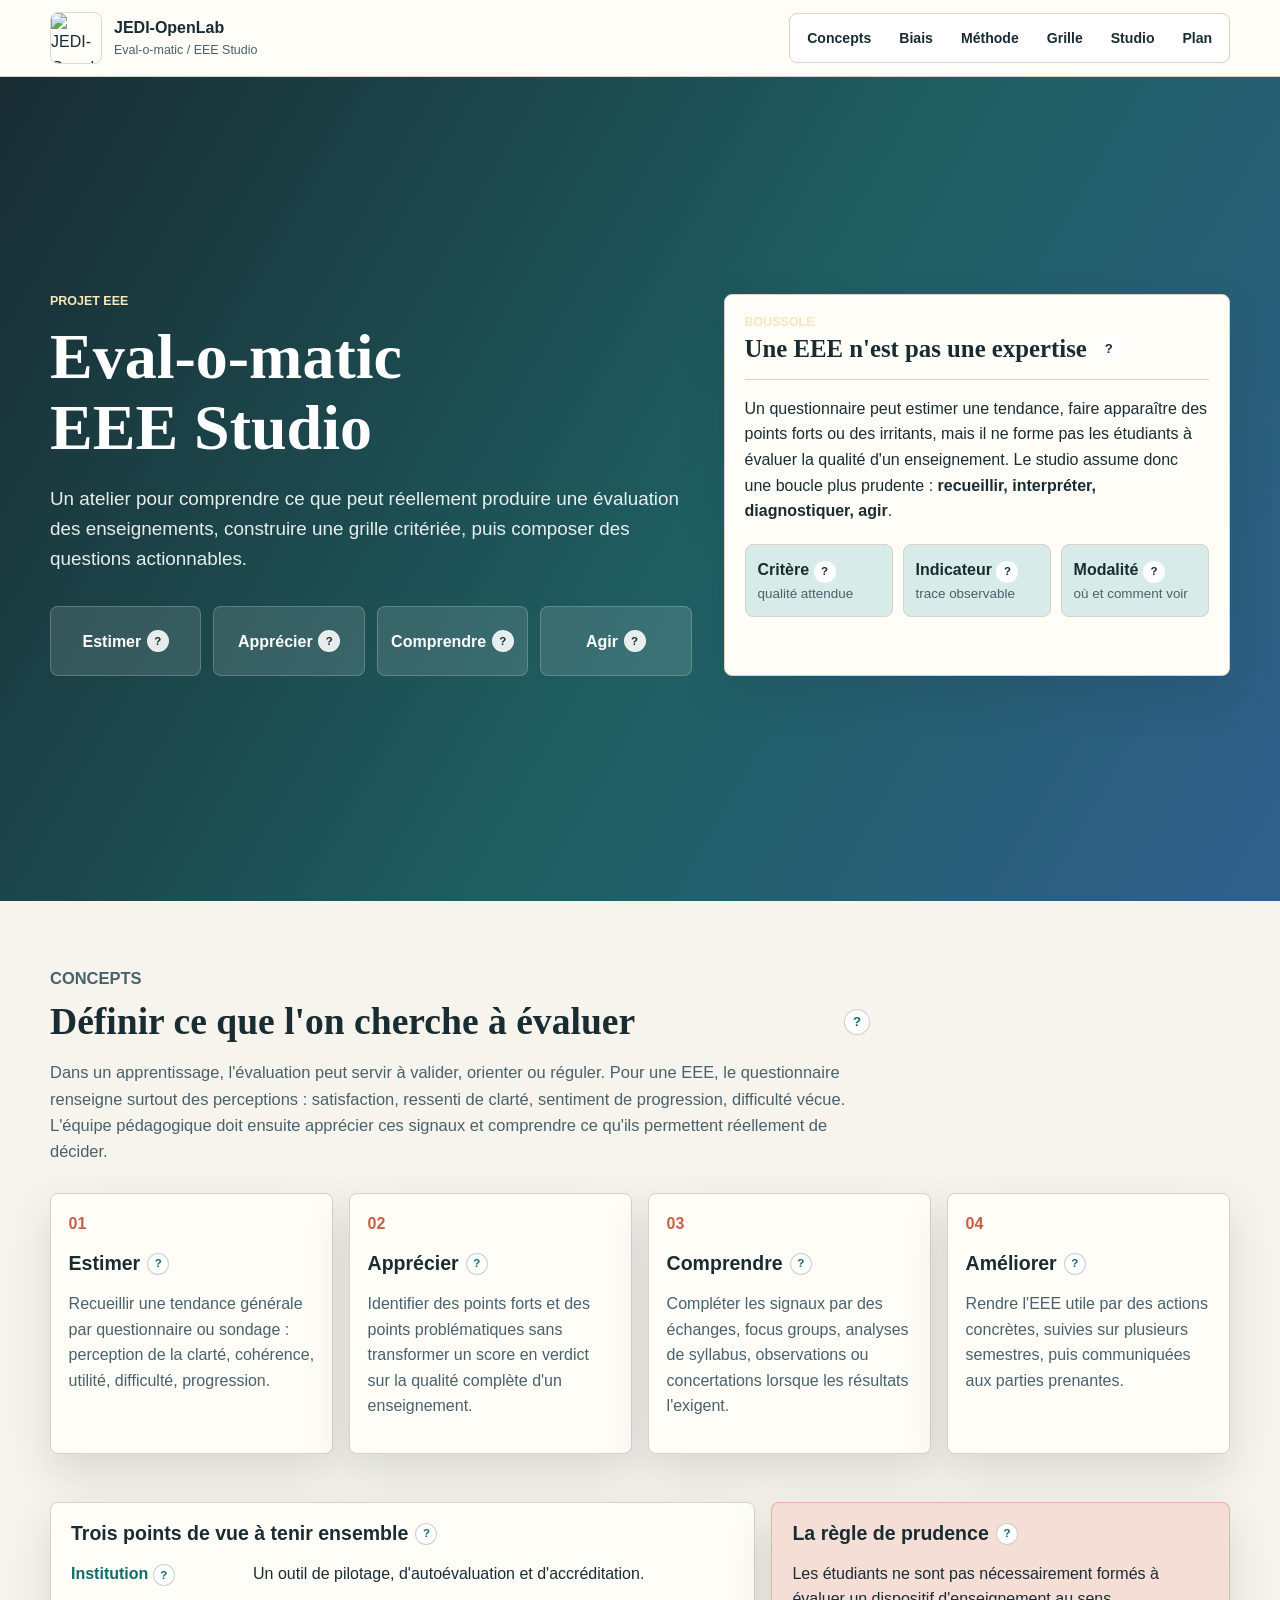
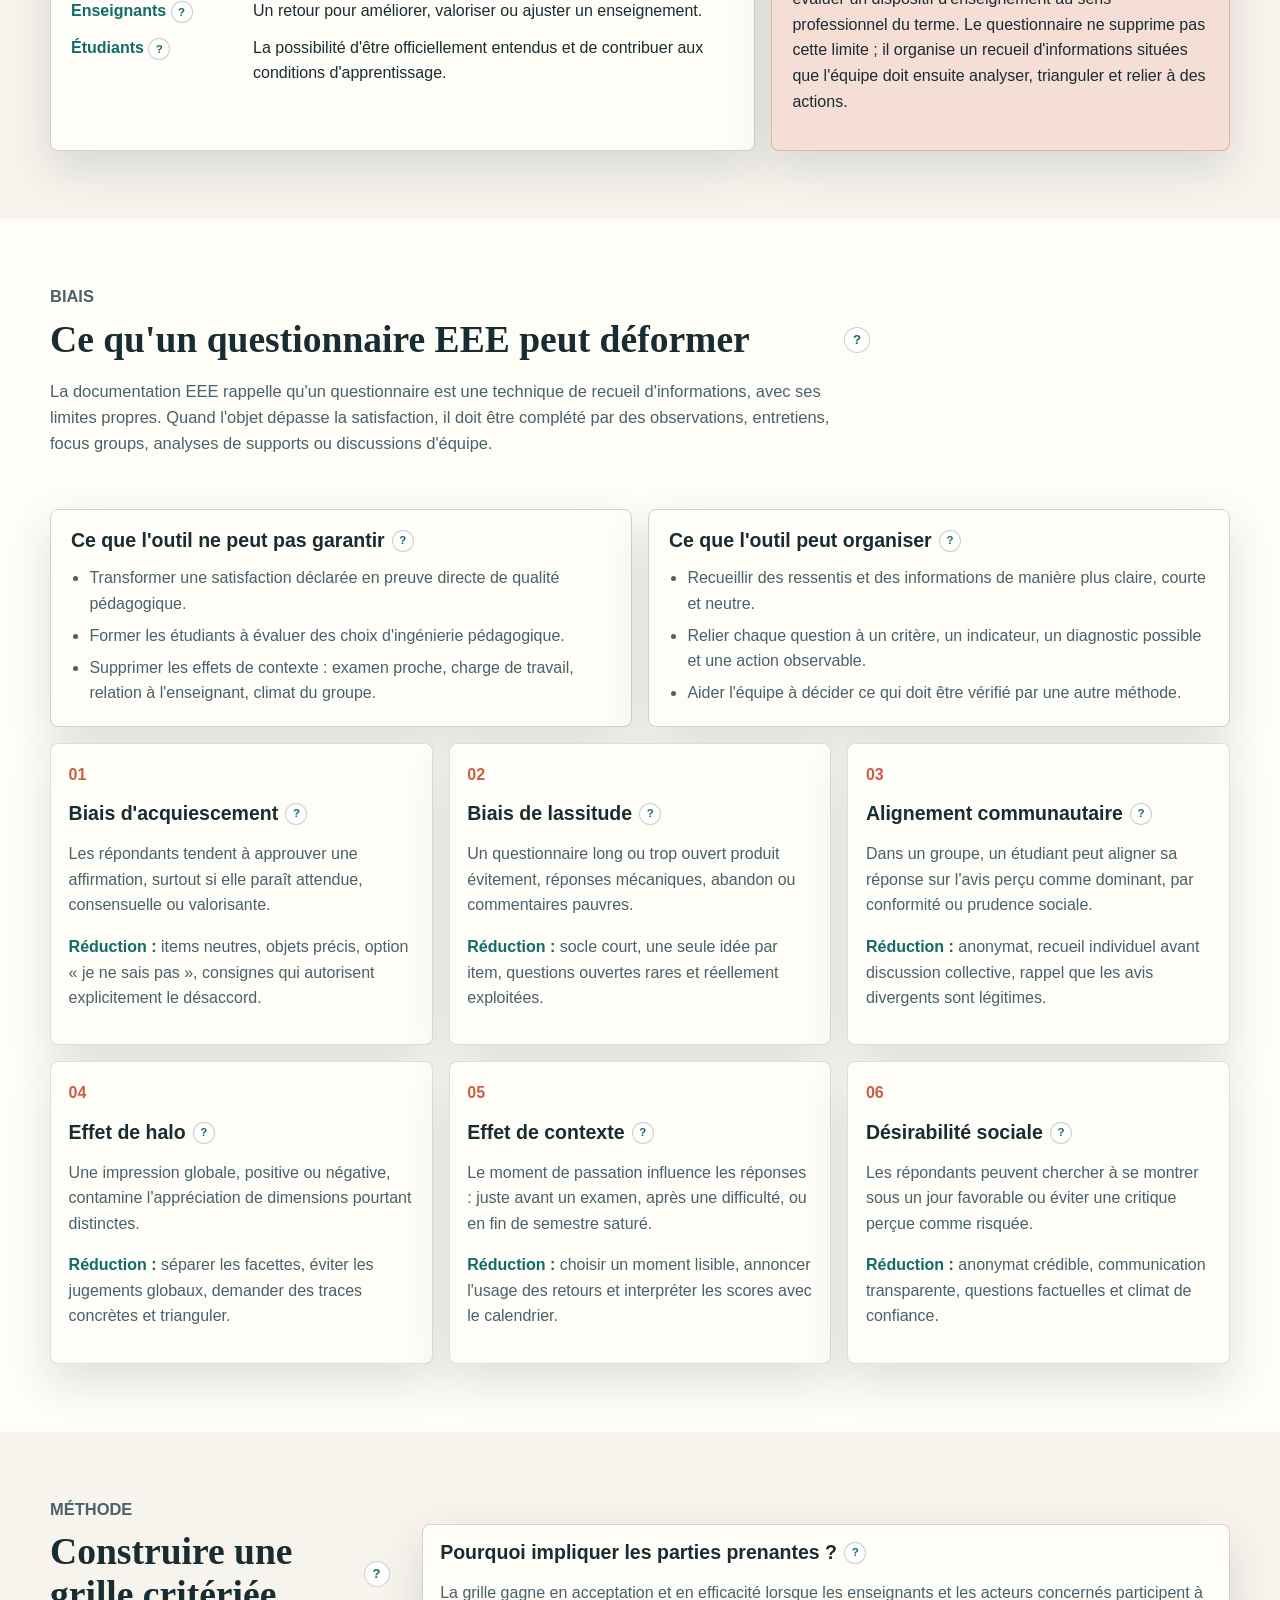
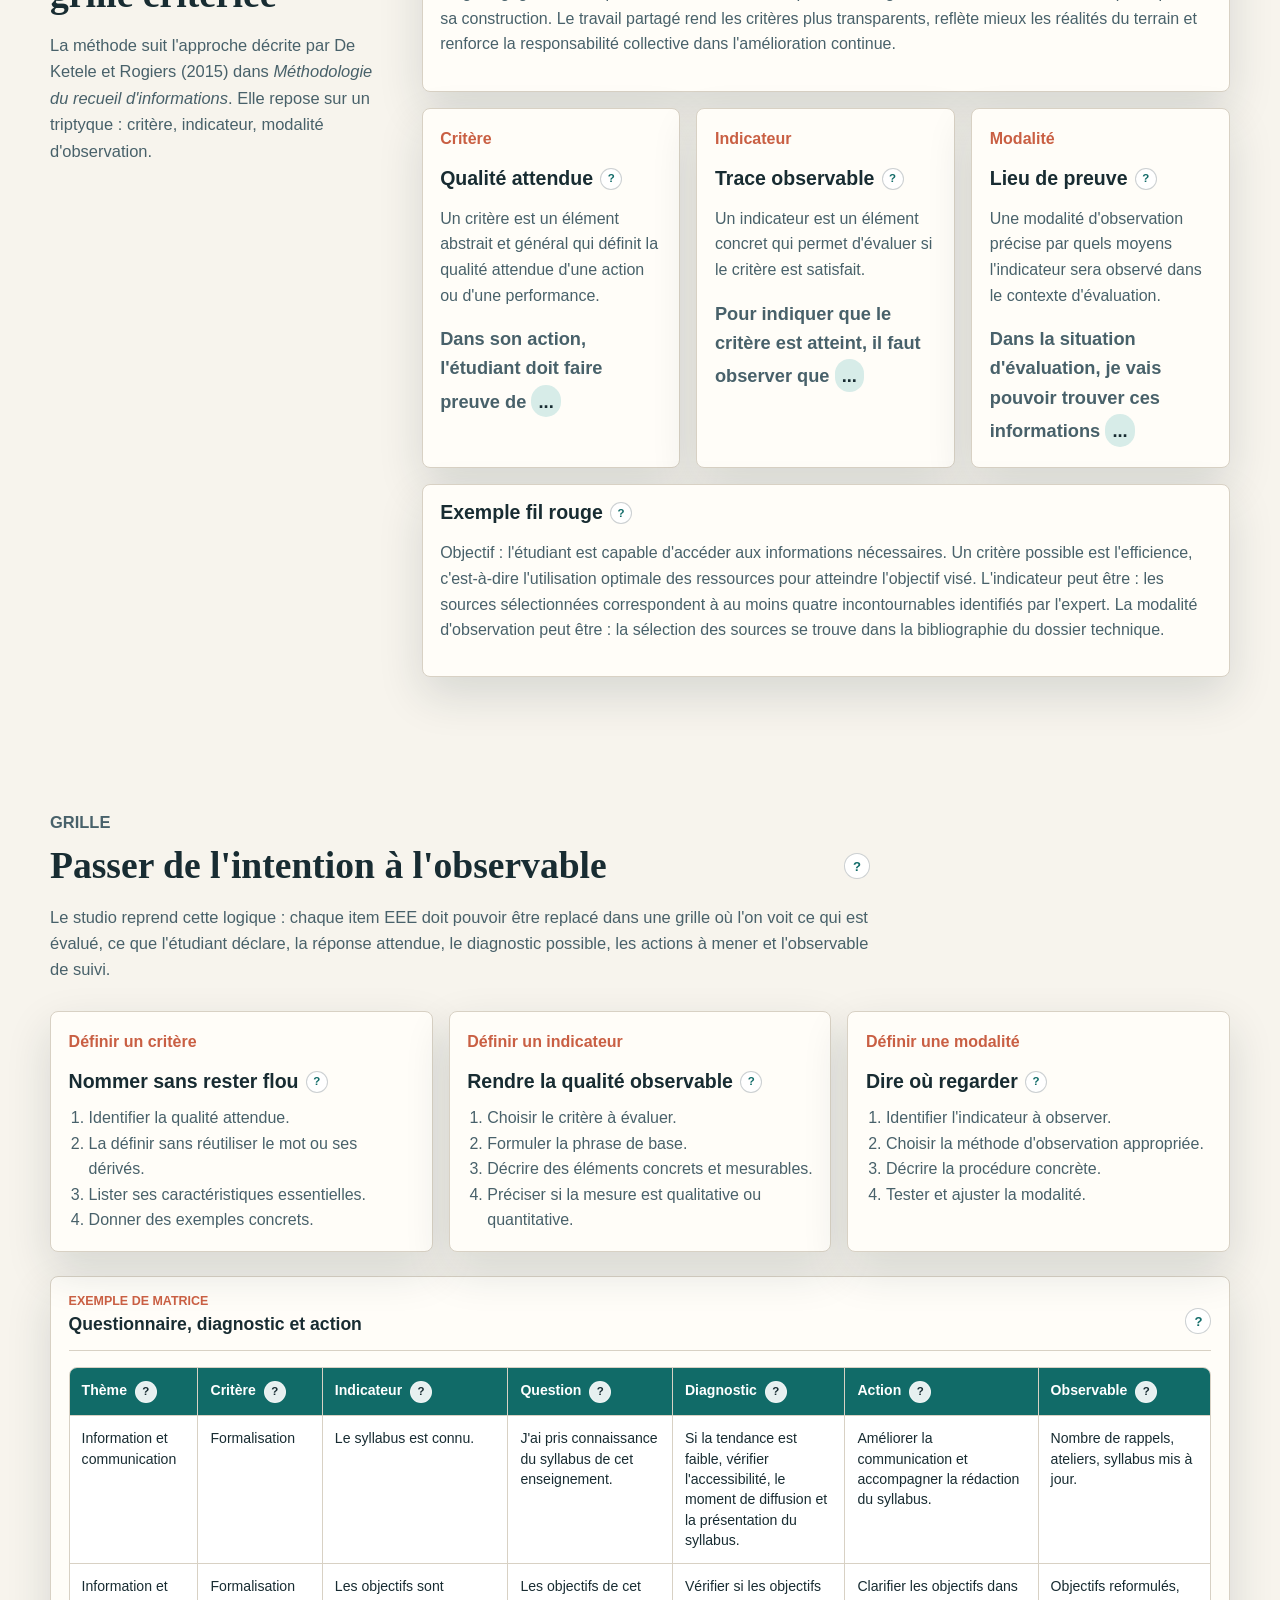
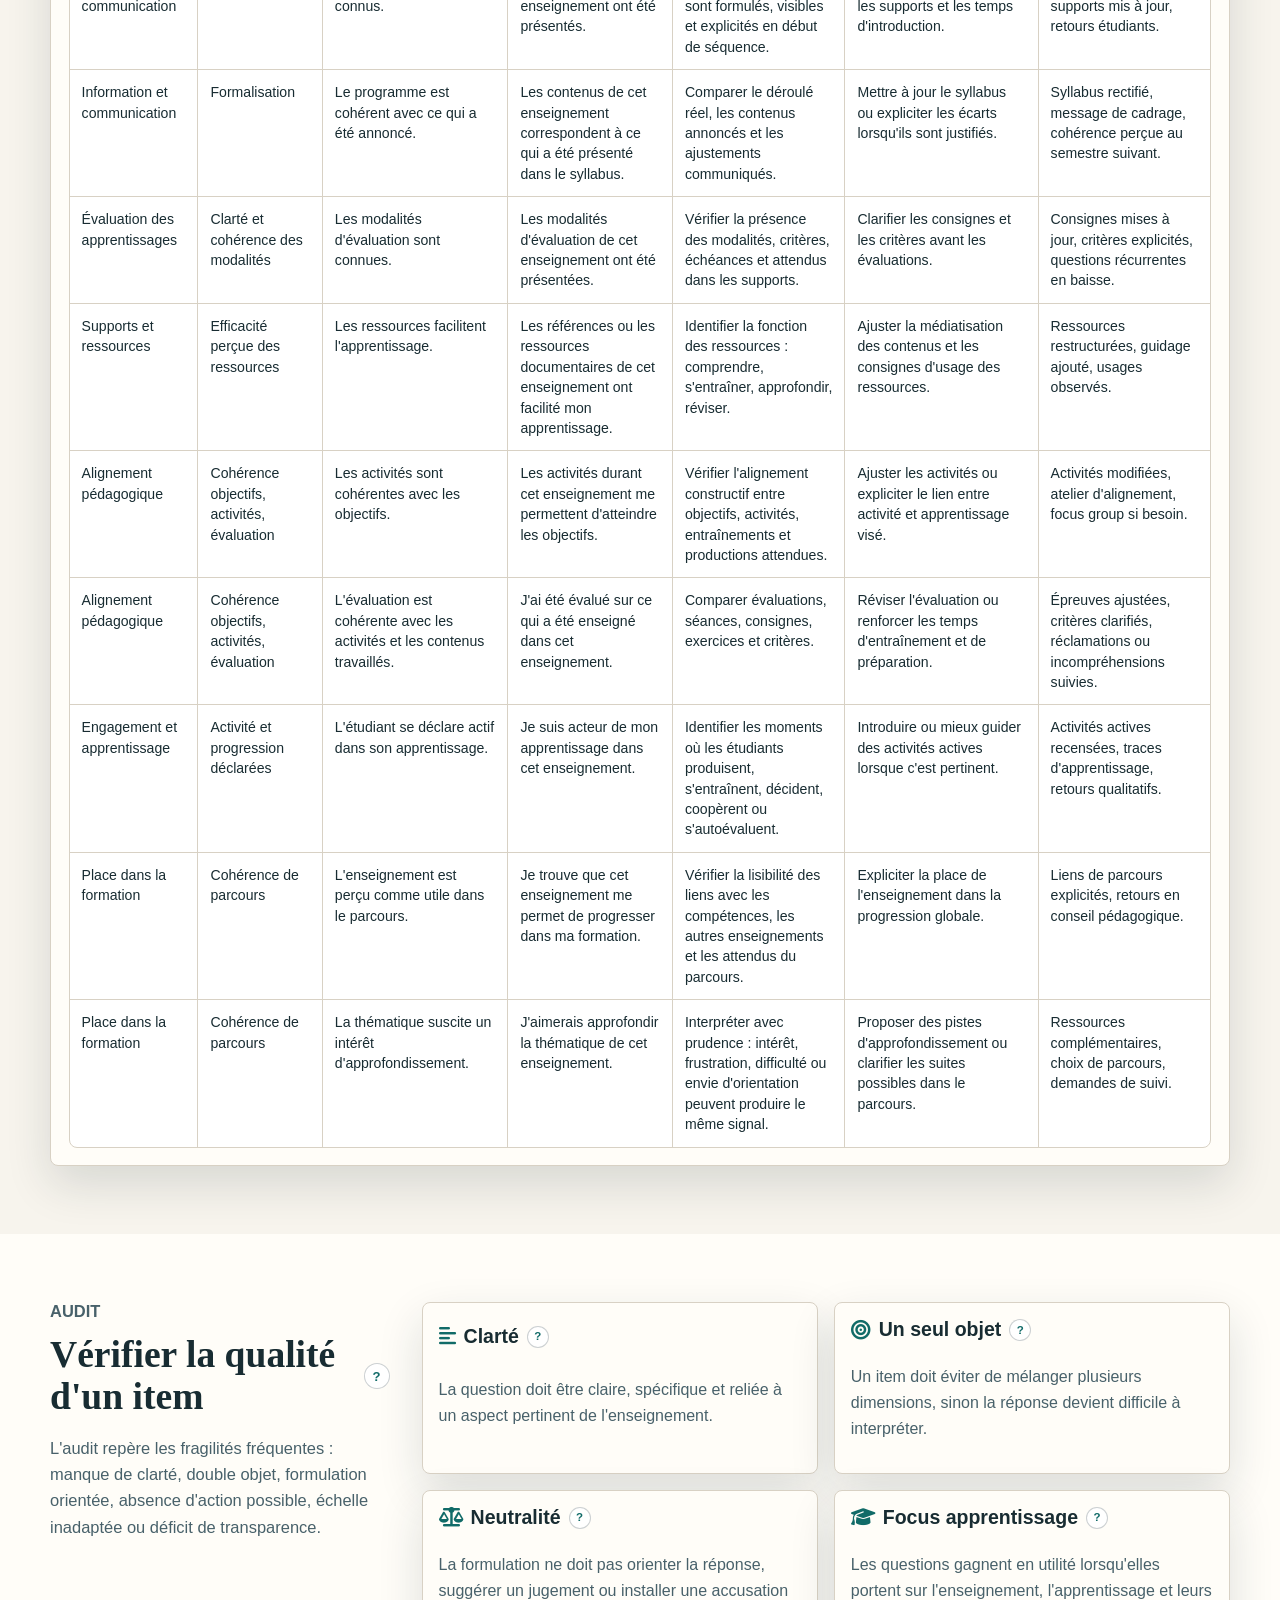
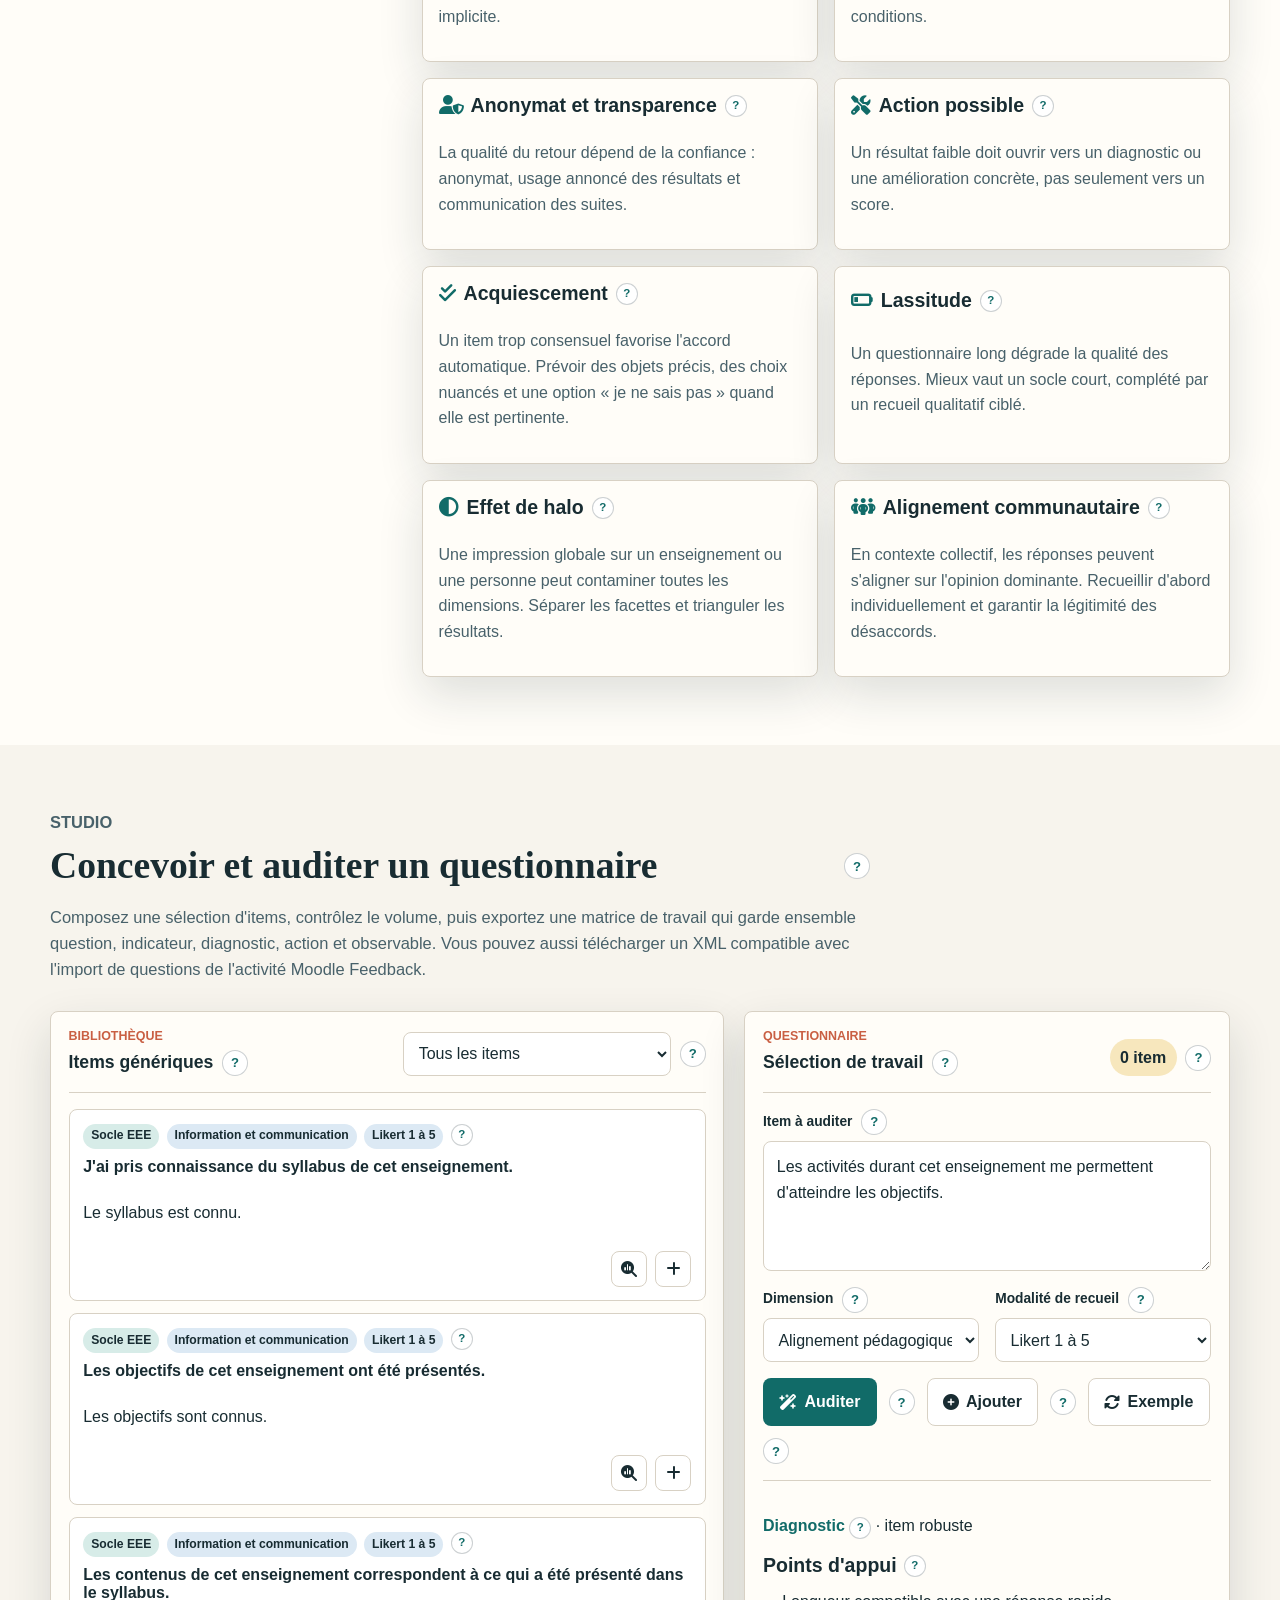
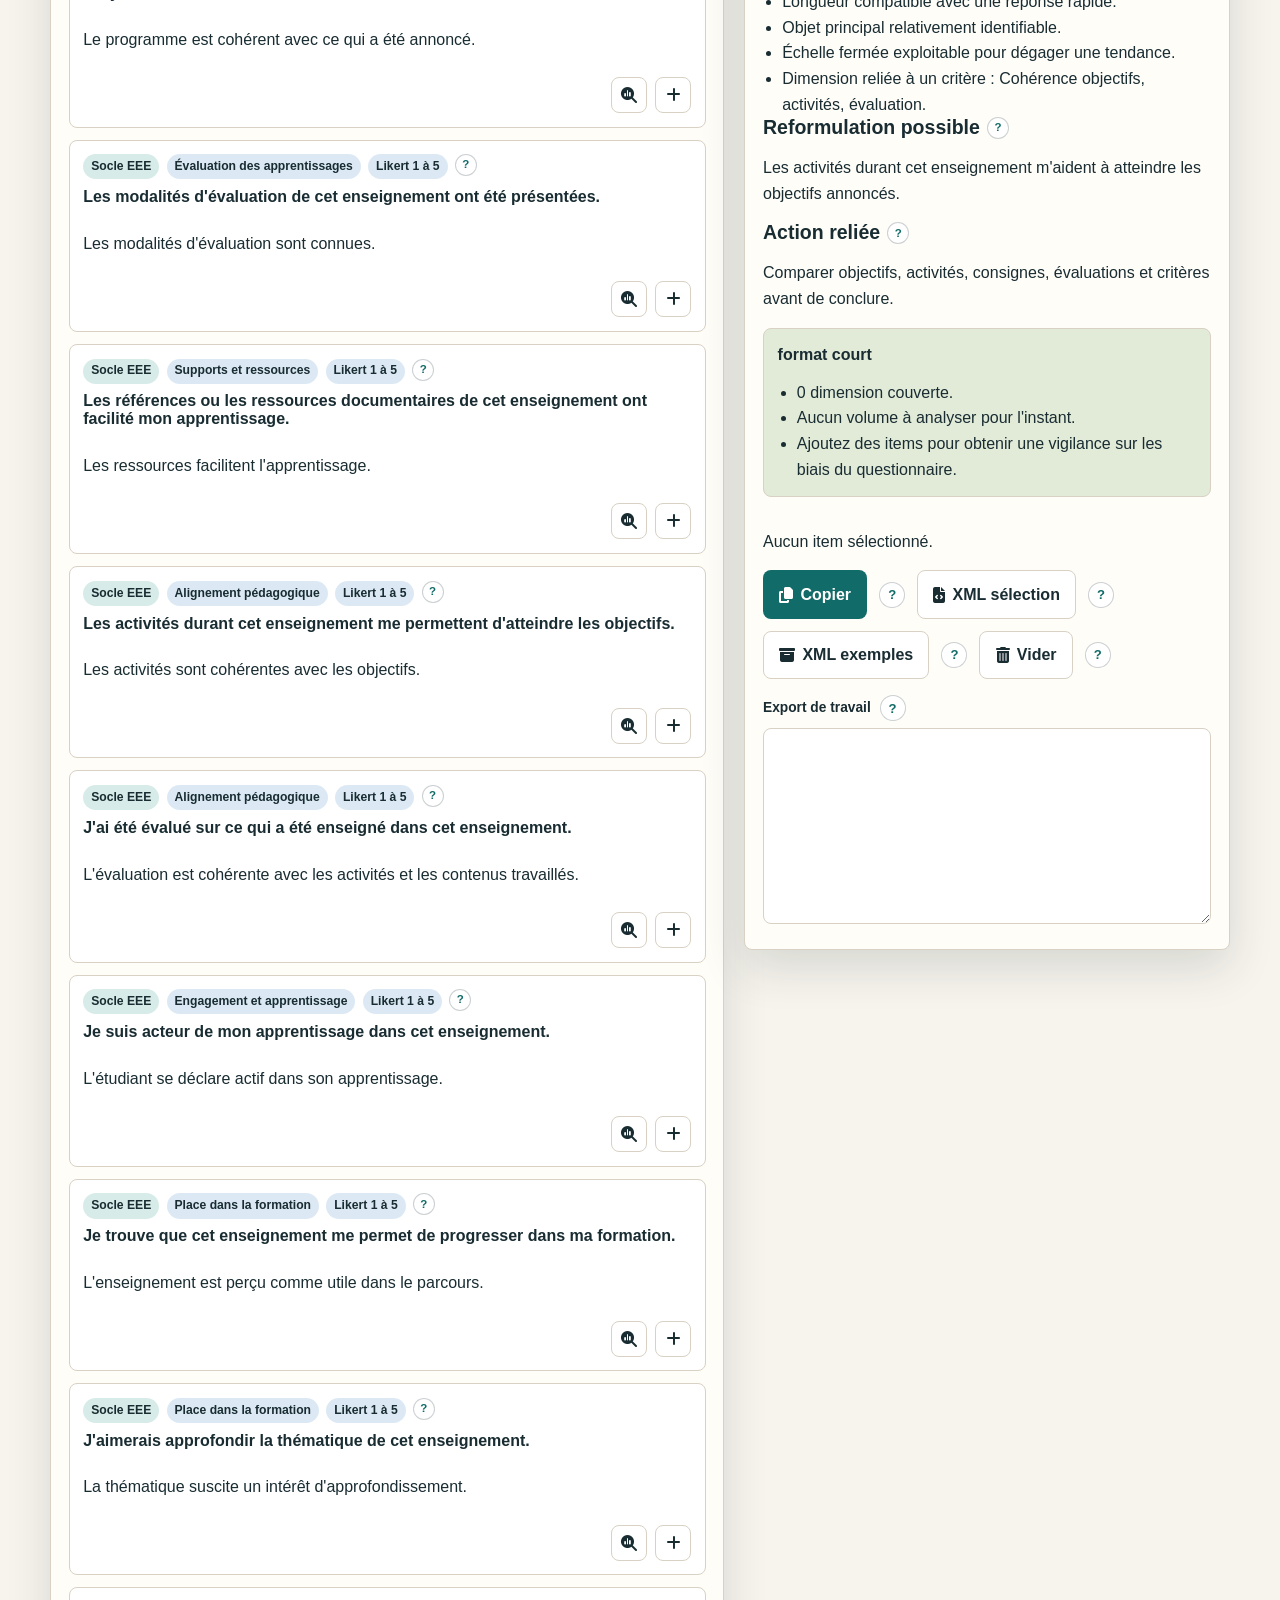
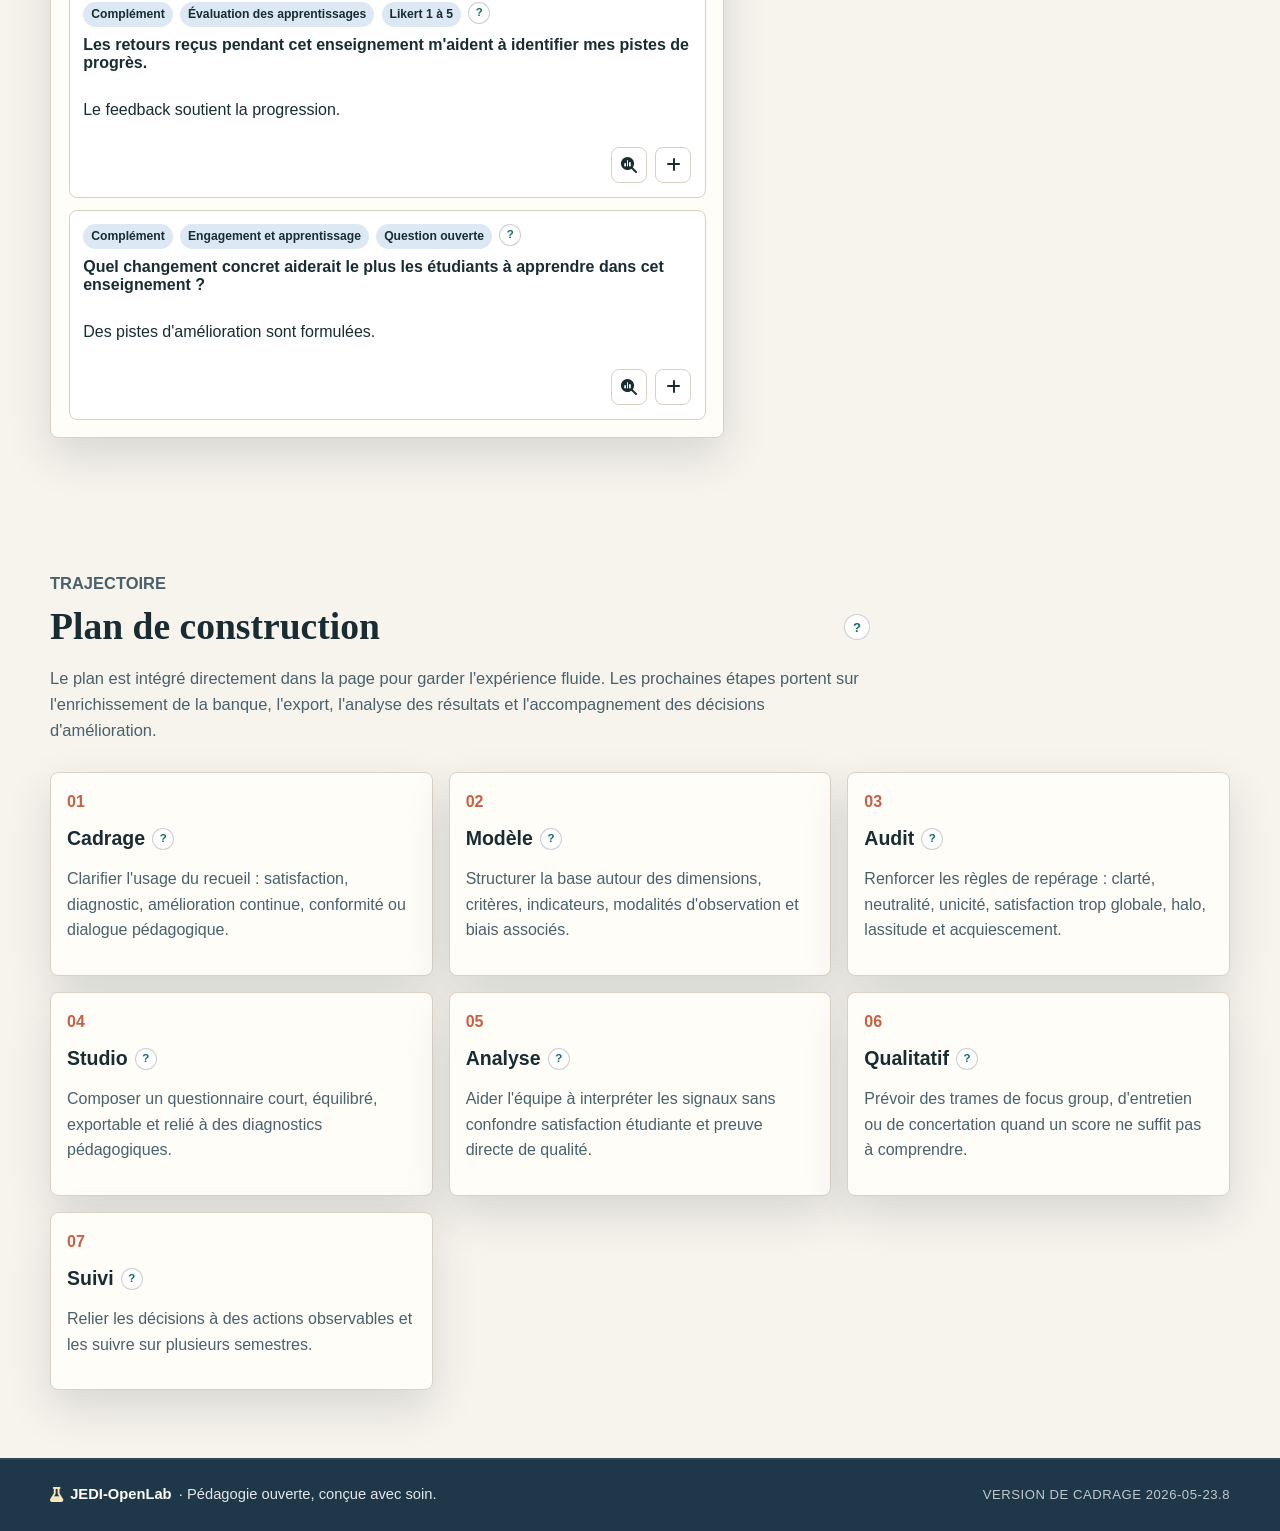
==== index.html @ 9888edc2 "Add files via upload" ====
<!doctype html>
<html lang="fr">
  <head>
    <meta charset="utf-8">
    <meta name="viewport" content="width=device-width, initial-scale=1">
    <title>Eval-o-matic / EEE Studio | JEDI-OpenLab</title>
    <meta name="description" content="Webapp JEDI-OpenLab pour concevoir, auditer et améliorer des questionnaires d'évaluation des enseignements par les étudiants.">
    <meta property="og:title" content="Eval-o-matic / EEE Studio | JEDI-OpenLab">
    <meta property="og:description" content="Concepts, biais, méthode critériée et studio de conception pour questionnaires EEE.">
    <meta property="og:type" content="website">
    <meta property="og:site_name" content="JEDI-OpenLab">
    <link rel="icon" type="image/png" sizes="32x32" href="https://jedi-openlab.github.io/jedi/PIX/favicon-32.png">
    <link rel="apple-touch-icon" href="https://jedi-openlab.github.io/jedi/PIX/favicon-180.png">
    <link rel="stylesheet" href="https://cdn.jsdelivr.net/npm/@fortawesome/fontawesome-free@6.5.2/css/all.min.css">
    <link rel="stylesheet" href="assets/styles.css?v=2026-05-23.8">
  </head>
  <body>
    <a class="skip-link" href="#contenu">Aller au contenu</a>

    <header class="app-header">
      <div class="shell header-grid">
        <a class="brand" href="https://jedi-openlab.github.io/jedi/" aria-label="Retour à JEDI-OpenLab">
          <img src="https://jedi-openlab.github.io/jedi/PIX/jedi-openlab.png" alt="JEDI-OpenLab" width="52" height="52">
          <span>
            <strong>JEDI-OpenLab</strong>
            <small>Eval-o-matic / EEE Studio</small>
          </span>
        </a>
        <nav class="top-nav" aria-label="Navigation principale">
          <a href="#concepts">Concepts</a>
          <a href="#biais">Biais</a>
          <a href="#methode">Méthode</a>
          <a href="#grille">Grille</a>
          <a href="#studio">Studio</a>
          <a href="#plan">Plan</a>
        </nav>
      </div>
    </header>

    <main id="contenu">
      <section class="workbench" aria-labelledby="titre-app">
        <div class="shell workbench-grid">
          <div class="workbench-copy">
            <p class="kicker">Projet EEE</p>
            <h1 id="titre-app">Eval-o-matic<br><span>EEE Studio</span></h1>
            <p class="lead">
              Un atelier pour comprendre ce que peut réellement produire une évaluation des enseignements,
              construire une grille critériée, puis composer des questions actionnables.
            </p>
            <div class="proof-strip" aria-label="Repères de conception">
              <span>Estimer <button class="help-button mini" type="button" aria-label="Aide : estimer" data-help-title="Estimer" data-help-body="Estimer consiste à dégager une tendance déclarée. On ne conclut pas encore sur la cause ni sur la qualité complète de l'enseignement.">?</button></span>
              <span>Apprécier <button class="help-button mini" type="button" aria-label="Aide : apprécier" data-help-title="Apprécier" data-help-body="Apprécier revient à repérer des points d'appui et des points de vigilance, sans réduire l'enseignement à un score.">?</button></span>
              <span>Comprendre <button class="help-button mini" type="button" aria-label="Aide : comprendre" data-help-title="Comprendre" data-help-body="Comprendre suppose de compléter le questionnaire par des échanges, des traces ou des observations lorsque le signal est ambigu.">?</button></span>
              <span>Agir <button class="help-button mini" type="button" aria-label="Aide : agir" data-help-title="Agir" data-help-body="Agir signifie relier le recueil à une décision concrète, observable et suivie dans le temps.">?</button></span>
            </div>
          </div>

          <aside class="audit-panel hero-card" aria-labelledby="boussole-titre">
            <div class="panel-heading">
              <div>
                <p class="kicker">Boussole</p>
                <div class="heading-with-help">
                  <h2 id="boussole-titre">Une EEE n'est pas une expertise</h2>
                  <button class="help-button" type="button" aria-label="Aide : EEE" data-help-title="Évaluation des enseignements" data-help-body="L'EEE recueille d'abord des perceptions, des ressentis et de la satisfaction. Elle devient utile lorsque l'équipe transforme ces signaux en diagnostic pédagogique prudent.">?</button>
                </div>
              </div>
            </div>
            <p>
              Un questionnaire peut estimer une tendance, faire apparaître des points forts ou des irritants,
              mais il ne forme pas les étudiants à évaluer la qualité d'un enseignement. Le studio assume donc
              une boucle plus prudente : <strong>recueillir, interpréter, diagnostiquer, agir</strong>.
            </p>
            <div class="mini-metric-grid">
              <div><strong>Critère <button class="help-button mini" type="button" aria-label="Aide : critère" data-help-title="Critère" data-help-body="Le critère nomme une qualité attendue, par exemple la cohérence, la clarté ou l'efficience. Il reste abstrait tant qu'il n'est pas associé à des indicateurs.">?</button></strong><span>qualité attendue</span></div>
              <div><strong>Indicateur <button class="help-button mini" type="button" aria-label="Aide : indicateur" data-help-title="Indicateur" data-help-body="L'indicateur rend le critère observable. Il précise ce que l'on doit pouvoir constater pour dire qu'un critère semble atteint.">?</button></strong><span>trace observable</span></div>
              <div><strong>Modalité <button class="help-button mini" type="button" aria-label="Aide : modalité" data-help-title="Modalité d'observation" data-help-body="La modalité dit où et comment l'indicateur sera observé : questionnaire, trace écrite, focus group, analyse de support ou observation.">?</button></strong><span>où et comment voir</span></div>
            </div>
          </aside>
        </div>
      </section>

      <section id="concepts" class="section-band">
        <div class="shell">
          <div class="section-heading">
            <p class="kicker">Concepts</p>
            <div class="heading-with-help">
              <h2>Définir ce que l'on cherche à évaluer</h2>
              <button class="help-button" type="button" aria-label="Aide : concepts EEE" data-help-title="Avant le questionnaire" data-help-body="Le premier risque est de rédiger des questions avant de savoir quelle décision elles devront éclairer. Les concepts servent ici à cadrer l'intention.">?</button>
            </div>
            <p>
              Dans un apprentissage, l'évaluation peut servir à valider, orienter ou réguler. Pour une EEE,
              le questionnaire renseigne surtout des perceptions : satisfaction, ressenti de clarté, sentiment
              de progression, difficulté vécue. L'équipe pédagogique doit ensuite apprécier ces signaux et
              comprendre ce qu'ils permettent réellement de décider.
            </p>
          </div>

          <div class="principle-grid">
            <article class="info-card">
              <span class="card-index">01</span>
              <h3 class="card-title-help">Estimer <button class="help-button mini" type="button" aria-label="Aide : estimer une perception" data-help-title="Estimer une perception" data-help-body="Une estimation par questionnaire donne une tendance statistique ou descriptive. Elle doit être lue avec le taux de réponse, le contexte et la formulation des items.">?</button></h3>
              <p>Recueillir une tendance générale par questionnaire ou sondage : perception de la clarté, cohérence, utilité, difficulté, progression.</p>
            </article>
            <article class="info-card">
              <span class="card-index">02</span>
              <h3 class="card-title-help">Apprécier <button class="help-button mini" type="button" aria-label="Aide : apprécier un signal" data-help-title="Apprécier un signal" data-help-body="Apprécier signifie qualifier le signal : fort, faible, stable, surprenant, isolé ou récurrent. Cela prépare l'enquête pédagogique.">?</button></h3>
              <p>Identifier des points forts et des points problématiques sans transformer un score en verdict sur la qualité complète d'un enseignement.</p>
            </article>
            <article class="info-card">
              <span class="card-index">03</span>
              <h3 class="card-title-help">Comprendre <button class="help-button mini" type="button" aria-label="Aide : comprendre un résultat" data-help-title="Comprendre un résultat" data-help-body="Un score ne donne pas la cause. Comprendre demande souvent de comparer avec le syllabus, les activités, les évaluations ou des retours qualitatifs.">?</button></h3>
              <p>Compléter les signaux par des échanges, focus groups, analyses de syllabus, observations ou concertations lorsque les résultats l'exigent.</p>
            </article>
            <article class="info-card">
              <span class="card-index">04</span>
              <h3 class="card-title-help">Améliorer <button class="help-button mini" type="button" aria-label="Aide : améliorer" data-help-title="Améliorer" data-help-body="L'amélioration suppose une action réaliste, communiquée aux étudiants et suivie par un observable au semestre suivant.">?</button></h3>
              <p>Rendre l'EEE utile par des actions concrètes, suivies sur plusieurs semestres, puis communiquées aux parties prenantes.</p>
            </article>
          </div>

          <div class="concept-layout">
            <article class="wide-note">
              <h3 class="card-title-help">Trois points de vue à tenir ensemble <button class="help-button mini" type="button" aria-label="Aide : parties prenantes" data-help-title="Parties prenantes" data-help-body="Institution, enseignants et étudiants n'attendent pas exactement la même chose d'une EEE. Les expliciter évite de fabriquer un outil qui satisfait un acteur et déçoit les autres.">?</button></h3>
              <div class="definition-list">
                <p><strong>Institution <button class="help-button mini" type="button" aria-label="Aide : institution" data-help-title="Point de vue institutionnel" data-help-body="L'institution cherche souvent des signaux de pilotage, de qualité, de conformité ou d'accréditation. Ce besoin peut entrer en tension avec les besoins de diagnostic fin.">?</button></strong><span>Un outil de pilotage, d'autoévaluation et d'accréditation.</span></p>
                <p><strong>Enseignants <button class="help-button mini" type="button" aria-label="Aide : enseignants" data-help-title="Point de vue enseignant" data-help-body="L'enseignant a besoin de retours interprétables et actionnables, pas d'un verdict global ou d'un classement implicite.">?</button></strong><span>Un retour pour améliorer, valoriser ou ajuster un enseignement.</span></p>
                <p><strong>Étudiants <button class="help-button mini" type="button" aria-label="Aide : étudiants" data-help-title="Point de vue étudiant" data-help-body="Les étudiants peuvent témoigner de leur expérience d'apprentissage. Cela ne signifie pas qu'ils évaluent seuls la qualité pédagogique au sens expert.">?</button></strong><span>La possibilité d'être officiellement entendus et de contribuer aux conditions d'apprentissage.</span></p>
              </div>
            </article>
            <article class="wide-note accent-note">
              <h3 class="card-title-help">La règle de prudence <button class="help-button mini" type="button" aria-label="Aide : règle de prudence" data-help-title="Règle de prudence" data-help-body="La prudence ne consiste pas à minimiser les retours étudiants. Elle consiste à les prendre au sérieux sans leur faire dire plus que ce qu'ils peuvent établir.">?</button></h3>
              <p>
                Les étudiants ne sont pas nécessairement formés à évaluer un dispositif d'enseignement au sens
                professionnel du terme. Le questionnaire ne supprime pas cette limite ; il organise un recueil
                d'informations situées que l'équipe doit ensuite analyser, trianguler et relier à des actions.
              </p>
            </article>
          </div>
        </div>
      </section>

      <section id="biais" class="section-band pale">
        <div class="shell">
          <div class="section-heading">
            <p class="kicker">Biais</p>
            <div class="heading-with-help">
              <h2>Ce qu'un questionnaire EEE peut déformer</h2>
              <button class="help-button" type="button" aria-label="Aide : biais EEE" data-help-title="Biais de recueil" data-help-body="La méthode ne promet pas une objectivité parfaite. Elle rend les biais visibles, réduit certains risques de formulation et invite à compléter le questionnaire par d'autres techniques.">?</button>
            </div>
            <p>
              La documentation EEE rappelle qu'un questionnaire est une technique de recueil d'informations,
              avec ses limites propres. Quand l'objet dépasse la satisfaction, il doit être complété par des
              observations, entretiens, focus groups, analyses de supports ou discussions d'équipe.
            </p>
          </div>

          <div class="limit-grid">
            <article class="wide-note">
              <h3 class="card-title-help">Ce que l'outil ne peut pas garantir <button class="help-button mini" type="button" aria-label="Aide : limites" data-help-title="Limites du questionnaire" data-help-body="Un questionnaire bien construit réduit certains biais de formulation, mais il ne transforme pas une déclaration de satisfaction en preuve causale.">?</button></h3>
              <ul class="clean-list">
                <li>Transformer une satisfaction déclarée en preuve directe de qualité pédagogique.</li>
                <li>Former les étudiants à évaluer des choix d'ingénierie pédagogique.</li>
                <li>Supprimer les effets de contexte : examen proche, charge de travail, relation à l'enseignant, climat du groupe.</li>
              </ul>
            </article>
            <article class="wide-note">
              <h3 class="card-title-help">Ce que l'outil peut organiser <button class="help-button mini" type="button" aria-label="Aide : apports de l'outil" data-help-title="Apports de l'outil" data-help-body="L'outil organise un recueil plus propre : questions courtes, critères explicites, diagnostics possibles et actions observables.">?</button></h3>
              <ul class="clean-list">
                <li>Recueillir des ressentis et des informations de manière plus claire, courte et neutre.</li>
                <li>Relier chaque question à un critère, un indicateur, un diagnostic possible et une action observable.</li>
                <li>Aider l'équipe à décider ce qui doit être vérifié par une autre méthode.</li>
              </ul>
            </article>
          </div>

          <div class="bias-grid" aria-label="Principaux biais à surveiller">
            <article class="method-card bias-card">
              <span class="card-index">01</span>
              <h3 class="card-title-help">Biais d'acquiescement <button class="help-button mini" type="button" aria-label="Aide : biais d'acquiescement" data-help-title="Biais d'acquiescement" data-help-body="Ce biais apparaît lorsque les répondants approuvent par défaut. Il est accentué par les formulations consensuelles ou trop orientées.">?</button></h3>
              <p>Les répondants tendent à approuver une affirmation, surtout si elle paraît attendue, consensuelle ou valorisante.</p>
              <p><strong>Réduction :</strong> items neutres, objets précis, option « je ne sais pas », consignes qui autorisent explicitement le désaccord.</p>
            </article>
            <article class="method-card bias-card">
              <span class="card-index">02</span>
              <h3 class="card-title-help">Biais de lassitude <button class="help-button mini" type="button" aria-label="Aide : biais de lassitude" data-help-title="Biais de lassitude" data-help-body="Plus le questionnaire est long ou répétitif, plus les réponses deviennent automatiques, brèves ou absentes.">?</button></h3>
              <p>Un questionnaire long ou trop ouvert produit évitement, réponses mécaniques, abandon ou commentaires pauvres.</p>
              <p><strong>Réduction :</strong> socle court, une seule idée par item, questions ouvertes rares et réellement exploitées.</p>
            </article>
            <article class="method-card bias-card">
              <span class="card-index">03</span>
              <h3 class="card-title-help">Alignement communautaire <button class="help-button mini" type="button" aria-label="Aide : alignement communautaire" data-help-title="Alignement communautaire" data-help-body="Le groupe peut influencer la réponse individuelle. L'anonymat et le recueil individuel avant discussion réduisent ce risque.">?</button></h3>
              <p>Dans un groupe, un étudiant peut aligner sa réponse sur l'avis perçu comme dominant, par conformité ou prudence sociale.</p>
              <p><strong>Réduction :</strong> anonymat, recueil individuel avant discussion collective, rappel que les avis divergents sont légitimes.</p>
            </article>
            <article class="method-card bias-card">
              <span class="card-index">04</span>
              <h3 class="card-title-help">Effet de halo <button class="help-button mini" type="button" aria-label="Aide : effet de halo" data-help-title="Effet de halo" data-help-body="Une impression générale positive ou négative peut contaminer toutes les réponses. D'où l'intérêt de séparer les dimensions observées.">?</button></h3>
              <p>Une impression globale, positive ou négative, contamine l'appréciation de dimensions pourtant distinctes.</p>
              <p><strong>Réduction :</strong> séparer les facettes, éviter les jugements globaux, demander des traces concrètes et trianguler.</p>
            </article>
            <article class="method-card bias-card">
              <span class="card-index">05</span>
              <h3 class="card-title-help">Effet de contexte <button class="help-button mini" type="button" aria-label="Aide : effet de contexte" data-help-title="Effet de contexte" data-help-body="La proximité d'un examen, d'un conflit, d'une surcharge ou d'un événement récent peut déplacer fortement les réponses.">?</button></h3>
              <p>Le moment de passation influence les réponses : juste avant un examen, après une difficulté, ou en fin de semestre saturé.</p>
              <p><strong>Réduction :</strong> choisir un moment lisible, annoncer l'usage des retours et interpréter les scores avec le calendrier.</p>
            </article>
            <article class="method-card bias-card">
              <span class="card-index">06</span>
              <h3 class="card-title-help">Désirabilité sociale <button class="help-button mini" type="button" aria-label="Aide : désirabilité sociale" data-help-title="Désirabilité sociale" data-help-body="Un répondant peut vouloir donner une image favorable de lui-même ou éviter une critique perçue comme risquée.">?</button></h3>
              <p>Les répondants peuvent chercher à se montrer sous un jour favorable ou éviter une critique perçue comme risquée.</p>
              <p><strong>Réduction :</strong> anonymat crédible, communication transparente, questions factuelles et climat de confiance.</p>
            </article>
          </div>
        </div>
      </section>

      <section id="methode" class="section-band">
        <div class="shell split-layout">
          <div class="section-heading sticky-heading">
            <p class="kicker">Méthode</p>
            <div class="heading-with-help">
              <h2>Construire une grille critériée</h2>
              <button class="help-button" type="button" aria-label="Aide : grille critériée" data-help-title="Grille critériée" data-help-body="La grille critériée oblige à expliciter ce qui est évalué, comment on l'observe, et quelle décision pourra être prise à partir du recueil.">?</button>
            </div>
            <p>
              La méthode suit l'approche décrite par De Ketele et Rogiers (2015) dans
              <em>Méthodologie du recueil d'informations</em>. Elle repose sur un triptyque :
              critère, indicateur, modalité d'observation.
            </p>
          </div>

          <div class="method-stack">
            <article class="method-card">
              <h3 class="card-title-help">Pourquoi impliquer les parties prenantes ? <button class="help-button mini" type="button" aria-label="Aide : co-construction" data-help-title="Co-construction" data-help-body="Co-construire la grille permet de rendre les critères plus acceptables, plus réalistes et plus proches des situations d'enseignement.">?</button></h3>
              <p>
                La grille gagne en acceptation et en efficacité lorsque les enseignants et les acteurs concernés
                participent à sa construction. Le travail partagé rend les critères plus transparents, reflète
                mieux les réalités du terrain et renforce la responsabilité collective dans l'amélioration continue.
              </p>
            </article>

            <div class="triptych-grid">
              <article class="method-card">
                <span class="card-index">Critère</span>
                <h3 class="card-title-help">Qualité attendue <button class="help-button mini" type="button" aria-label="Aide : qualité attendue" data-help-title="Qualité attendue" data-help-body="La qualité attendue doit être formulée sans rester au niveau d'un mot vague. On la définit pour pouvoir ensuite l'observer.">?</button></h3>
                <p>Un critère est un élément abstrait et général qui définit la qualité attendue d'une action ou d'une performance.</p>
                <p class="formula">Dans son action, l'étudiant doit faire preuve de <span>...</span></p>
              </article>
              <article class="method-card">
                <span class="card-index">Indicateur</span>
                <h3 class="card-title-help">Trace observable <button class="help-button mini" type="button" aria-label="Aide : trace observable" data-help-title="Trace observable" data-help-body="Une trace observable peut être une déclaration étudiante, une production, une consigne, un support, une présence dans le syllabus ou un résultat qualitatif.">?</button></h3>
                <p>Un indicateur est un élément concret qui permet d'évaluer si le critère est satisfait.</p>
                <p class="formula">Pour indiquer que le critère est atteint, il faut observer que <span>...</span></p>
              </article>
              <article class="method-card">
                <span class="card-index">Modalité</span>
                <h3 class="card-title-help">Lieu de preuve <button class="help-button mini" type="button" aria-label="Aide : lieu de preuve" data-help-title="Lieu de preuve" data-help-body="Le lieu de preuve évite les indicateurs impossibles à observer. Il précise concrètement où l'information sera trouvée.">?</button></h3>
                <p>Une modalité d'observation précise par quels moyens l'indicateur sera observé dans le contexte d'évaluation.</p>
                <p class="formula">Dans la situation d'évaluation, je vais pouvoir trouver ces informations <span>...</span></p>
              </article>
            </div>

            <article class="method-card">
              <h3 class="card-title-help">Exemple fil rouge <button class="help-button mini" type="button" aria-label="Aide : exemple RECIF" data-help-title="Exemple fil rouge" data-help-body="L'exemple montre le passage d'un objectif général vers un critère, puis vers un indicateur et une modalité d'observation.">?</button></h3>
              <p>
                Objectif : l'étudiant est capable d'accéder aux informations nécessaires. Un critère possible est
                l'efficience, c'est-à-dire l'utilisation optimale des ressources pour atteindre l'objectif visé.
                L'indicateur peut être : les sources sélectionnées correspondent à au moins quatre incontournables
                identifiés par l'expert. La modalité d'observation peut être : la sélection des sources se trouve
                dans la bibliographie du dossier technique.
              </p>
            </article>
          </div>
        </div>
      </section>

      <section id="grille" class="section-band">
        <div class="shell">
          <div class="section-heading">
            <p class="kicker">Grille</p>
            <div class="heading-with-help">
              <h2>Passer de l'intention à l'observable</h2>
              <button class="help-button" type="button" aria-label="Aide : intention observable" data-help-title="Intention vers observable" data-help-body="Cette étape évite les questions décoratives : chaque item doit servir une décision ou une compréhension possible.">?</button>
            </div>
            <p>
              Le studio reprend cette logique : chaque item EEE doit pouvoir être replacé dans une grille où
              l'on voit ce qui est évalué, ce que l'étudiant déclare, la réponse attendue, le diagnostic possible,
              les actions à mener et l'observable de suivi.
            </p>
          </div>

          <div class="step-grid">
            <article class="method-card">
              <span class="card-index">Définir un critère</span>
              <h3 class="card-title-help">Nommer sans rester flou <button class="help-button mini" type="button" aria-label="Aide : définir un critère" data-help-title="Définir un critère" data-help-body="Un critère doit être défini sans se contenter d'un mot-clé. Par exemple, définir la clarté sans seulement répéter clair ou clarté.">?</button></h3>
              <ol>
                <li>Identifier la qualité attendue.</li>
                <li>La définir sans réutiliser le mot ou ses dérivés.</li>
                <li>Lister ses caractéristiques essentielles.</li>
                <li>Donner des exemples concrets.</li>
              </ol>
            </article>
            <article class="method-card">
              <span class="card-index">Définir un indicateur</span>
              <h3 class="card-title-help">Rendre la qualité observable <button class="help-button mini" type="button" aria-label="Aide : définir un indicateur" data-help-title="Définir un indicateur" data-help-body="L'indicateur décrit ce que l'on doit pouvoir constater. Il peut être qualitatif, quantitatif absolu ou quantitatif relatif.">?</button></h3>
              <ol>
                <li>Choisir le critère à évaluer.</li>
                <li>Formuler la phrase de base.</li>
                <li>Décrire des éléments concrets et mesurables.</li>
                <li>Préciser si la mesure est qualitative ou quantitative.</li>
              </ol>
            </article>
            <article class="method-card">
              <span class="card-index">Définir une modalité</span>
              <h3 class="card-title-help">Dire où regarder <button class="help-button mini" type="button" aria-label="Aide : modalité d'observation" data-help-title="Définir une modalité" data-help-body="La modalité rend l'indicateur praticable : dans quel document, quelle situation, quelle réponse ou quel échange pourra-t-on trouver l'information ?">?</button></h3>
              <ol>
                <li>Identifier l'indicateur à observer.</li>
                <li>Choisir la méthode d'observation appropriée.</li>
                <li>Décrire la procédure concrète.</li>
                <li>Tester et ajuster la modalité.</li>
              </ol>
            </article>
          </div>

          <div class="matrix-panel">
            <div class="panel-heading">
              <div>
                <p class="kicker">Exemple de matrice</p>
                <h3>Questionnaire, diagnostic et action</h3>
              </div>
              <button class="help-button" type="button" aria-label="Aide : matrice" data-help-title="Matrice de conception" data-help-body="Cette matrice évite les questions orphelines : chaque item doit être relié à une méthode de diagnostic et à une action observable.">?</button>
            </div>
            <div class="matrix-table-wrap">
              <table class="matrix-table">
                <thead>
                  <tr>
                    <th>Thème <button class="help-button mini" type="button" aria-label="Aide : thème" data-help-title="Thème" data-help-body="Le thème regroupe les items par dimension pédagogique : information, alignement, supports, organisation, évaluation, parcours ou engagement.">?</button></th>
                    <th>Critère <button class="help-button mini" type="button" aria-label="Aide : colonne critère" data-help-title="Colonne critère" data-help-body="Le critère indique la qualité attendue derrière l'item. Il évite de traiter une question comme une simple opinion isolée.">?</button></th>
                    <th>Indicateur <button class="help-button mini" type="button" aria-label="Aide : colonne indicateur" data-help-title="Colonne indicateur" data-help-body="L'indicateur reformule ce que la réponse étudiante est supposée révéler ou signaler.">?</button></th>
                    <th>Question <button class="help-button mini" type="button" aria-label="Aide : colonne question" data-help-title="Colonne question" data-help-body="La question est la formulation proposée aux étudiants. Elle doit rester courte, neutre et centrée sur un seul objet.">?</button></th>
                    <th>Diagnostic <button class="help-button mini" type="button" aria-label="Aide : colonne diagnostic" data-help-title="Colonne diagnostic" data-help-body="Le diagnostic indique ce qu'il faudra vérifier avant de conclure : syllabus, supports, alignement, focus group, entretien ou analyse de traces.">?</button></th>
                    <th>Action <button class="help-button mini" type="button" aria-label="Aide : colonne action" data-help-title="Colonne action" data-help-body="L'action est une piste réaliste à mener si le signal est confirmé. Sans action possible, l'item perd une grande partie de son intérêt.">?</button></th>
                    <th>Observable <button class="help-button mini" type="button" aria-label="Aide : colonne observable" data-help-title="Colonne observable" data-help-body="L'observable sert à suivre l'effet de l'action : support modifié, rappel envoyé, focus group mené, critère clarifié ou évolution au semestre suivant.">?</button></th>
                  </tr>
                </thead>
                <tbody id="methodMatrix"></tbody>
              </table>
            </div>
          </div>
        </div>
      </section>

      <section id="audit" class="section-band pale">
        <div class="shell split-layout">
          <div class="section-heading sticky-heading">
            <p class="kicker">Audit</p>
            <div class="heading-with-help">
              <h2>Vérifier la qualité d'un item</h2>
              <button class="help-button" type="button" aria-label="Aide : audit d'item" data-help-title="Audit d'item" data-help-body="L'audit aide à repérer les formulations fragiles avant diffusion. Il ne valide pas scientifiquement l'item, mais rend les risques plus visibles.">?</button>
            </div>
            <p>
              L'audit repère les fragilités fréquentes : manque de clarté, double objet, formulation orientée,
              absence d'action possible, échelle inadaptée ou déficit de transparence.
            </p>
          </div>
          <div class="audit-check-grid" id="auditChecklist"></div>
        </div>
      </section>

      <section id="studio" class="section-band">
        <div class="shell">
          <div class="section-heading">
            <p class="kicker">Studio</p>
            <div class="heading-with-help">
              <h2>Concevoir et auditer un questionnaire</h2>
              <button class="help-button" type="button" aria-label="Aide : studio" data-help-title="Studio EEE" data-help-body="Le studio sert de brouillon de conception. Il aide à composer une sélection courte, à auditer les items et à exporter une matrice de travail.">?</button>
            </div>
            <p>
              Composez une sélection d'items, contrôlez le volume, puis exportez une matrice de travail qui
              garde ensemble question, indicateur, diagnostic, action et observable. Vous pouvez aussi télécharger
              un XML compatible avec l'import de questions de l'activité Moodle Feedback.
            </p>
          </div>

          <div class="studio-layout">
            <section class="library-panel" aria-labelledby="bibliotheque-titre">
              <div class="panel-heading">
                <div>
                  <p class="kicker">Bibliothèque</p>
                  <div class="heading-with-help">
                    <h3 id="bibliotheque-titre">Items génériques</h3>
                    <button class="help-button" type="button" aria-label="Aide : bibliothèque d'items" data-help-title="Bibliothèque d'items" data-help-body="La bibliothèque propose des items de départ. Ils doivent être adaptés au contexte, jamais repris mécaniquement.">?</button>
                  </div>
                </div>
                <div class="field-label-row">
                  <select id="libraryFilter" aria-label="Filtrer les items"></select>
                  <button class="help-button" type="button" aria-label="Aide : filtre" data-help-title="Filtrer les items" data-help-body="Le filtre permet de travailler par dimension pédagogique pour équilibrer le questionnaire et éviter un empilement d'items similaires.">?</button>
                </div>
              </div>
              <div class="item-library" id="itemLibrary"></div>
            </section>

            <section class="selection-panel" aria-labelledby="selection-titre">
              <div class="panel-heading">
                <div>
                  <p class="kicker">Questionnaire</p>
                  <div class="heading-with-help">
                    <h3 id="selection-titre">Sélection de travail</h3>
                    <button class="help-button" type="button" aria-label="Aide : sélection de travail" data-help-title="Sélection de travail" data-help-body="La sélection doit rester courte, lisible et cohérente avec l'usage prévu. Un questionnaire trop long augmente la lassitude.">?</button>
                  </div>
                </div>
                <div class="field-label-row">
                  <output class="count-pill" id="itemCount">0 item</output>
                  <button class="help-button" type="button" aria-label="Aide : compteur" data-help-title="Compteur d'items" data-help-body="Le compteur aide à surveiller la longueur. Au-delà d'un socle court, il vaut souvent mieux déplacer certains points vers un recueil qualitatif.">?</button>
                </div>
              </div>

              <form class="audit-form compact-audit" id="auditForm">
                <div class="field full">
                  <div class="field-label-row">
                    <label for="itemInput">Item à auditer</label>
                    <button class="help-button" type="button" aria-label="Aide : item à auditer" data-help-title="Item à auditer" data-help-body="Privilégiez une formulation courte, affirmative, du point de vue étudiant, qui ne traite qu'un objet à la fois.">?</button>
                  </div>
                  <textarea id="itemInput" rows="4">Les activités durant cet enseignement me permettent d'atteindre les objectifs.</textarea>
                </div>
                <div class="field">
                  <div class="field-label-row">
                    <label for="dimensionSelect">Dimension</label>
                    <button class="help-button" type="button" aria-label="Aide : dimension" data-help-title="Dimension" data-help-body="La dimension rattache l'item à un angle d'analyse : information, alignement, supports, organisation, évaluation, formation ou engagement.">?</button>
                  </div>
                  <select id="dimensionSelect"></select>
                </div>
                <div class="field">
                  <div class="field-label-row">
                    <label for="scaleSelect">Modalité de recueil</label>
                    <button class="help-button" type="button" aria-label="Aide : modalité de recueil" data-help-title="Modalité de recueil" data-help-body="La modalité doit correspondre au type d'information souhaité. Une échelle donne une tendance, une question ouverte ou un focus group aide à comprendre.">?</button>
                  </div>
                  <select id="scaleSelect">
                    <option value="likert5">Likert 1 à 5</option>
                    <option value="likert4">Likert 4 niveaux sans point neutre</option>
                    <option value="yesno">Oui / plutôt oui / plutôt non / non</option>
                    <option value="open">Question ouverte</option>
                    <option value="focus">Focus group</option>
                  </select>
                </div>
                <div class="button-row">
                  <button class="button primary" type="submit"><i class="fa-solid fa-wand-magic-sparkles" aria-hidden="true"></i> Auditer</button>
                  <button class="help-button" type="button" aria-label="Aide : bouton auditer" data-help-title="Auditer" data-help-body="L'audit analyse la formulation courante : longueur, double objet, jargon, satisfaction trop globale, halo et acquiescement.">?</button>
                  <button class="button ghost" type="button" id="addCustomItem"><i class="fa-solid fa-circle-plus" aria-hidden="true"></i> Ajouter</button>
                  <button class="help-button" type="button" aria-label="Aide : ajouter au questionnaire" data-help-title="Ajouter au questionnaire" data-help-body="Ajoute l'item audité dans la sélection de travail. Les items créés restent dans le stockage local du navigateur jusqu'à ce qu'ils soient retirés ou que la sélection soit vidée.">?</button>
                  <button class="button ghost" type="button" id="useCoreItem"><i class="fa-solid fa-rotate" aria-hidden="true"></i> Exemple</button>
                  <button class="help-button" type="button" aria-label="Aide : exemple" data-help-title="Exemple" data-help-body="Le bouton Exemple charge un item de la bibliothèque pour tester rapidement le fonctionnement de l'audit.">?</button>
                </div>
              </form>

              <div class="audit-result" id="auditResult" aria-live="polite"></div>
              <div class="selection-summary" id="selectionSummary"></div>
              <div class="selected-list" id="selectedList"></div>
              <div class="button-row">
                <button class="button primary" type="button" id="copyExport"><i class="fa-solid fa-copy" aria-hidden="true"></i> Copier</button>
                <button class="help-button" type="button" aria-label="Aide : copier l'export" data-help-title="Copier l'export" data-help-body="Copier reprend la matrice de travail : question, thème, critère, indicateur, diagnostic, action et observable.">?</button>
                <button class="button ghost" type="button" id="downloadSelectionXml"><i class="fa-solid fa-file-code" aria-hidden="true"></i> XML sélection</button>
                <button class="help-button" type="button" aria-label="Aide : XML de la sélection" data-help-title="XML sélection" data-help-body="Télécharge les items sélectionnés au format XML attendu par l'import de questions de l'activité Moodle Feedback. Les échelles Likert deviennent des choix notés, les questions ouvertes deviennent des zones de texte.">?</button>
                <button class="button ghost" type="button" id="downloadLibraryXml"><i class="fa-solid fa-box-archive" aria-hidden="true"></i> XML exemples</button>
                <button class="help-button" type="button" aria-label="Aide : XML exemples" data-help-title="XML exemples" data-help-body="Télécharge toute la banque d'exemples génériques au format Moodle Feedback XML, pour créer rapidement une activité Feedback de départ.">?</button>
                <button class="button ghost" type="button" id="clearSelection"><i class="fa-solid fa-trash-can" aria-hidden="true"></i> Vider</button>
                <button class="help-button" type="button" aria-label="Aide : vider la sélection" data-help-title="Vider la sélection" data-help-body="Vider supprime seulement la sélection locale du navigateur. Les items de bibliothèque restent disponibles.">?</button>
              </div>
              <div class="field-label-row export-label">
                <span>Export de travail</span>
                <button class="help-button" type="button" aria-label="Aide : export de travail" data-help-title="Export de travail" data-help-body="L'export est un brouillon structuré pour retravailler le questionnaire, documenter les choix et préparer un outil de passation.">?</button>
              </div>
              <textarea id="exportBox" class="export-box" rows="8" readonly></textarea>
            </section>
          </div>
        </div>
      </section>

      <section id="plan" class="section-band">
        <div class="shell">
          <div class="section-heading">
            <p class="kicker">Trajectoire</p>
            <div class="heading-with-help">
              <h2>Plan de construction</h2>
              <button class="help-button" type="button" aria-label="Aide : plan de construction" data-help-title="Plan de construction" data-help-body="Le plan décrit les prochaines couches de l'outil : cadrage, modèle, audit, studio, analyse, qualitatif et suivi.">?</button>
            </div>
            <p>
              Le plan est intégré directement dans la page pour garder l'expérience fluide. Les prochaines étapes
              portent sur l'enrichissement de la banque, l'export, l'analyse des résultats et l'accompagnement
              des décisions d'amélioration.
            </p>
          </div>
          <ol class="roadmap" id="roadmap"></ol>
        </div>
      </section>
    </main>

    <footer class="footer-shell">
      <div class="shell footer-grid">
        <span class="footer-text"><i class="fa-solid fa-flask footer-icon" aria-hidden="true"></i><strong>JEDI-OpenLab</strong> · Pédagogie ouverte, conçue avec soin.</span>
        <span class="footer-version">Version de cadrage 2026-05-23.8</span>
      </div>
    </footer>

    <div class="context-help" id="contextHelp" hidden>
      <section class="context-help-box" role="dialog" aria-labelledby="contextHelpTitle" aria-describedby="contextHelpBody">
        <button class="context-help-close" type="button" aria-label="Fermer l'aide">×</button>
        <p class="kicker">Aide contextuelle</p>
        <h2 id="contextHelpTitle">Aide</h2>
        <p id="contextHelpBody"></p>
      </section>
    </div>

    <script src="assets/app.js?v=2026-05-23.8"></script>
  </body>
</html>
---- assets/styles.css ----
:root {
  --ink: #182c32;
  --ink-soft: #48616a;
  --paper: #f7f4ed;
  --paper-strong: #fffdf8;
  --line: #d8d1c4;
  --teal: #116b68;
  --teal-soft: #d7ece8;
  --blue: #315f8a;
  --blue-soft: #dce9f4;
  --coral: #c95f43;
  --coral-soft: #f5ded6;
  --amber: #c28a14;
  --amber-soft: #f7e7bd;
  --green: #587343;
  --green-soft: #e2ead8;
  --shadow: 0 18px 46px rgba(24, 44, 50, 0.14);
  --radius: 8px;
  --header-height: 76px;
}

* {
  box-sizing: border-box;
}

html {
  scroll-behavior: smooth;
}

body {
  margin: 0;
  color: var(--ink);
  background: var(--paper);
  font-family: Inter, "IBM Plex Sans", "Segoe UI", Arial, sans-serif;
  line-height: 1.6;
  overflow-x: hidden;
}

body::selection {
  color: #fff;
  background: var(--teal);
}

a {
  color: var(--blue);
  text-decoration-thickness: 0.08em;
  text-underline-offset: 0.18em;
}

a:hover {
  color: var(--coral);
}

button,
input,
textarea,
select {
  font: inherit;
}

.skip-link {
  position: absolute;
  left: 1rem;
  top: -5rem;
  z-index: 20;
  padding: 0.75rem 1rem;
  color: #fff;
  background: var(--ink);
  border-radius: var(--radius);
}

.skip-link:focus {
  top: 1rem;
}

.shell {
  width: min(1180px, calc(100% - 2rem));
  max-width: calc(100vw - 2rem);
  margin-inline: auto;
}

.app-header {
  position: sticky;
  top: 0;
  z-index: 10;
  background: rgba(255, 253, 248, 0.94);
  border-bottom: 1px solid var(--line);
  backdrop-filter: blur(16px);
}

.header-grid {
  min-height: var(--header-height);
  display: flex;
  align-items: center;
  justify-content: space-between;
  gap: 1rem;
}

.brand {
  display: inline-flex;
  align-items: center;
  min-width: 0;
  gap: 0.75rem;
  color: var(--ink);
  text-decoration: none;
}

.brand img {
  width: 52px;
  height: 52px;
  border-radius: 8px;
  border: 1px solid rgba(24, 44, 50, 0.16);
  object-fit: cover;
}

.brand strong,
.brand small {
  display: block;
}

.brand strong {
  font-size: 1rem;
}

.brand small {
  color: var(--ink-soft);
  font-size: 0.78rem;
}

.top-nav {
  display: flex;
  align-items: center;
  gap: 0.35rem;
  overflow-x: auto;
  padding: 0.35rem;
  border: 1px solid var(--line);
  border-radius: var(--radius);
  background: #fff;
}

.top-nav a {
  flex: 0 0 auto;
  padding: 0.45rem 0.7rem;
  color: var(--ink);
  border-radius: 6px;
  font-weight: 700;
  font-size: 0.88rem;
  text-decoration: none;
}

.top-nav a:hover,
.top-nav a:focus {
  color: #fff;
  background: var(--teal);
}

.workbench {
  min-height: calc(100vh - var(--header-height));
  display: grid;
  align-items: center;
  padding: 3rem 0 3.5rem;
  color: #fff;
  background: linear-gradient(120deg, #182c32 0%, #1f5f62 56%, #315f8d 100%);
}

.workbench-grid {
  display: grid;
  grid-template-columns: minmax(0, 0.95fr) minmax(340px, 0.75fr);
  gap: 2rem;
  align-items: center;
}

.workbench-copy {
  min-width: 0;
}

.kicker {
  margin: 0 0 0.75rem;
  color: var(--coral);
  font-size: 0.78rem;
  font-weight: 800;
  letter-spacing: 0;
  line-height: 1.2;
  text-transform: uppercase;
}

.workbench .kicker,
.section-heading.light .kicker {
  color: var(--amber-soft);
}

h1,
h2,
h3,
h4,
p {
  overflow-wrap: anywhere;
}

h1,
h2,
h3,
h4 {
  margin: 0;
  line-height: 1.12;
  letter-spacing: 0;
}

h1 {
  font-family: Georgia, "Times New Roman", serif;
  font-size: 4rem;
}

h2 {
  font-family: Georgia, "Times New Roman", serif;
  font-size: 2.35rem;
}

h3 {
  font-size: 1.22rem;
}

.lead {
  max-width: 58rem;
  margin: 1.25rem 0 0;
  color: rgba(255, 255, 255, 0.9);
  font-size: 1.18rem;
}

.proof-strip {
  display: grid;
  grid-template-columns: repeat(4, minmax(0, 1fr));
  gap: 0.75rem;
  margin-top: 2rem;
}

.proof-strip span {
  display: flex;
  min-height: 70px;
  align-items: center;
  justify-content: center;
  gap: 0.35rem;
  padding: 0.7rem;
  border: 1px solid rgba(255, 255, 255, 0.2);
  border-radius: var(--radius);
  color: #fff;
  background: rgba(255, 255, 255, 0.12);
  text-align: center;
  font-weight: 800;
}

.audit-panel,
.info-card,
.method-card,
.wide-note,
.matrix-panel,
.library-panel,
.selection-panel,
.check-card,
.roadmap li {
  border: 1px solid var(--line);
  border-radius: var(--radius);
  background: var(--paper-strong);
  box-shadow: var(--shadow);
}

.audit-panel {
  color: var(--ink);
  min-width: 0;
  padding: 1.25rem;
}

.hero-card {
  align-self: stretch;
}

.mini-metric-grid {
  display: grid;
  grid-template-columns: repeat(3, minmax(0, 1fr));
  gap: 0.6rem;
  margin-top: 1.25rem;
}

.mini-metric-grid div {
  min-width: 0;
  border: 1px solid var(--line);
  border-radius: var(--radius);
  padding: 0.75rem;
  background: var(--teal-soft);
}

.mini-metric-grid strong,
.mini-metric-grid span {
  display: block;
}

.mini-metric-grid span {
  color: var(--ink-soft);
  font-size: 0.84rem;
}

.panel-heading {
  display: flex;
  align-items: end;
  justify-content: space-between;
  gap: 1rem;
  margin-bottom: 1rem;
  border-bottom: 1px solid var(--line);
  padding-bottom: 1rem;
}

.panel-heading .kicker {
  margin-bottom: 0.35rem;
}

.panel-heading h2 {
  font-size: 1.55rem;
}

.panel-heading h3 {
  font-size: 1.1rem;
}

.heading-with-help,
.field-label-row {
  display: flex;
  align-items: center;
  gap: 0.55rem;
  min-width: 0;
}

.heading-with-help {
  flex-wrap: wrap;
}

.heading-with-help h2,
.heading-with-help h3 {
  flex: 1 1 0;
  min-width: 0;
}

.card-title-help {
  display: flex;
  align-items: center;
  flex-wrap: wrap;
  gap: 0.45rem;
}

.help-button {
  flex: 0 0 auto;
  width: 26px;
  height: 26px;
  display: inline-grid;
  place-items: center;
  border: 1px solid rgba(24, 44, 50, 0.22);
  border-radius: 50%;
  color: var(--teal);
  background: #fff;
  cursor: pointer;
  font-size: 0.82rem;
  font-weight: 900;
  line-height: 1;
}

.help-button.mini {
  width: 22px;
  height: 22px;
  font-size: 0.72rem;
}

.proof-strip .help-button.mini {
  color: var(--ink);
  border-color: rgba(255, 255, 255, 0.28);
  background: rgba(255, 255, 255, 0.88);
}

.matrix-table .help-button.mini {
  margin-left: 0.25rem;
  color: var(--ink);
  border-color: rgba(255, 255, 255, 0.35);
  background: rgba(255, 255, 255, 0.9);
}

.help-button:hover,
.help-button[aria-expanded="true"] {
  color: #fff;
  border-color: var(--teal);
  background: var(--teal);
}

.workbench .help-button,
.section-band.ink .help-button {
  color: var(--ink);
  border-color: rgba(255, 255, 255, 0.25);
  background: rgba(255, 255, 255, 0.9);
}

.audit-form {
  display: grid;
  grid-template-columns: repeat(2, minmax(0, 1fr));
  gap: 1rem;
}

.field {
  display: grid;
  gap: 0.35rem;
}

.field.full,
.button-row {
  grid-column: 1 / -1;
}

label,
.field-label-row label,
.export-label span {
  color: var(--ink);
  font-size: 0.86rem;
  font-weight: 800;
}

.field-label-row select {
  min-width: 0;
}

textarea,
select {
  width: 100%;
  border: 1px solid var(--line);
  border-radius: var(--radius);
  color: var(--ink);
  background: #fff;
}

textarea {
  min-height: 96px;
  resize: vertical;
  padding: 0.8rem;
}

select {
  min-height: 44px;
  padding: 0.55rem 0.65rem;
}

textarea:focus,
select:focus {
  outline: 3px solid rgba(17, 107, 104, 0.22);
  border-color: var(--teal);
}

.button-row {
  display: flex;
  flex-wrap: wrap;
  gap: 0.75rem;
  align-items: center;
}

.button {
  min-height: 42px;
  display: inline-flex;
  align-items: center;
  justify-content: center;
  gap: 0.45rem;
  border: 1px solid transparent;
  border-radius: var(--radius);
  padding: 0.65rem 0.95rem;
  cursor: pointer;
  font-weight: 900;
  text-decoration: none;
}

.button.primary {
  color: #fff;
  background: var(--teal);
}

.button.primary:hover {
  background: #0d5553;
}

.button.ghost {
  color: var(--ink);
  border-color: var(--line);
  background: #fff;
}

.button.ghost:hover {
  border-color: var(--coral);
  color: var(--coral);
}

.score-pill,
.count-pill {
  min-width: 54px;
  display: inline-flex;
  justify-content: center;
  border-radius: 999px;
  padding: 0.35rem 0.65rem;
  color: var(--ink);
  background: var(--amber-soft);
  font-weight: 900;
}

.audit-result {
  margin-top: 1rem;
  border-top: 1px solid var(--line);
  padding-top: 1rem;
}

.audit-result ul,
.selection-summary ul {
  margin: 0.75rem 0 0;
  padding-left: 1.2rem;
}

.audit-result strong {
  color: var(--teal);
}

.section-band {
  padding: 4.25rem 0;
}

.section-band.pale {
  background: var(--paper-strong);
}

.section-band.ink {
  color: #fff;
  background: var(--ink);
}

.section-heading {
  max-width: 820px;
  margin-bottom: 1.75rem;
}

.section-heading p {
  color: var(--ink-soft);
  font-size: 1.03rem;
}

.section-heading.light p {
  color: rgba(255, 255, 255, 0.78);
}

.principle-grid,
.triptych-grid,
.step-grid,
.bias-grid,
.limit-grid {
  display: grid;
  gap: 1rem;
  min-width: 0;
}

.principle-grid {
  grid-template-columns: repeat(4, minmax(0, 1fr));
}

.triptych-grid,
.step-grid {
  grid-template-columns: repeat(3, minmax(0, 1fr));
}

.bias-grid {
  grid-template-columns: repeat(3, minmax(0, 1fr));
  margin-top: 1rem;
}

.limit-grid {
  grid-template-columns: repeat(2, minmax(0, 1fr));
  margin-bottom: 1rem;
}

.info-card,
.method-card {
  min-width: 0;
  padding: 1.1rem;
}

.card-index {
  display: inline-flex;
  margin-bottom: 1rem;
  color: var(--coral);
  font-weight: 900;
}

.info-card p,
.method-card p,
.check-card p,
.roadmap p {
  color: var(--ink-soft);
}

.concept-layout,
.method-stack {
  display: grid;
  gap: 1rem;
  margin-top: 1.5rem;
}

.concept-layout {
  grid-template-columns: minmax(0, 1fr) minmax(280px, 0.65fr);
  align-items: stretch;
}

.accent-note {
  border-color: rgba(201, 95, 67, 0.35);
  background: var(--coral-soft);
}

.bias-card {
  border-color: rgba(17, 107, 104, 0.18);
}

.bias-card strong {
  color: var(--teal);
}

.clean-list {
  margin: 0.85rem 0 0;
  padding-left: 1.15rem;
  color: var(--ink-soft);
}

.clean-list li + li {
  margin-top: 0.4rem;
}

.definition-list {
  display: grid;
  gap: 0.7rem;
  margin-top: 1rem;
}

.definition-list p {
  display: grid;
  grid-template-columns: minmax(120px, 0.35fr) minmax(0, 1fr);
  gap: 0.85rem;
  margin: 0;
}

.definition-list strong {
  color: var(--teal);
}

.method-card ol {
  margin: 0.75rem 0 0;
  padding-left: 1.25rem;
  color: var(--ink-soft);
}

.matrix-panel {
  margin-top: 1.5rem;
  padding: 1.1rem;
}

.matrix-table-wrap {
  max-width: 100%;
  overflow-x: auto;
  border: 1px solid var(--line);
  border-radius: var(--radius);
  background: #fff;
}

.matrix-table {
  width: 100%;
  min-width: 980px;
  border-collapse: collapse;
  font-size: 0.88rem;
  line-height: 1.45;
}

.matrix-table th,
.matrix-table td {
  border-bottom: 1px solid var(--line);
  border-right: 1px solid var(--line);
  padding: 0.75rem;
  vertical-align: top;
}

.matrix-table th:last-child,
.matrix-table td:last-child {
  border-right: 0;
}

.matrix-table tr:last-child td {
  border-bottom: 0;
}

.matrix-table th {
  color: #fff;
  background: var(--teal);
  text-align: left;
}

.wide-note {
  margin-top: 1.5rem;
  padding: 1.25rem;
}

.formula {
  margin: 0.75rem 0 0;
  font-size: 1.14rem;
  font-weight: 700;
}

.formula span {
  display: inline-block;
  margin: 0.16rem 0;
  border-radius: 999px;
  padding: 0.1rem 0.45rem;
  color: var(--ink);
  background: var(--teal-soft);
}

.split-layout {
  display: grid;
  grid-template-columns: minmax(220px, 0.42fr) minmax(0, 1fr);
  gap: 2rem;
  align-items: start;
}

.sticky-heading {
  position: sticky;
  top: calc(var(--header-height) + 1.5rem);
}

.audit-check-grid {
  display: grid;
  grid-template-columns: repeat(2, minmax(0, 1fr));
  gap: 1rem;
}

.check-card {
  display: grid;
  gap: 0.45rem;
  padding: 1rem;
}

.check-card h3 {
  display: flex;
  align-items: center;
  gap: 0.5rem;
}

.check-card i {
  color: var(--teal);
}

.studio-layout {
  display: grid;
  grid-template-columns: minmax(0, 1fr) minmax(330px, 0.72fr);
  gap: 1.25rem;
  align-items: start;
}

.library-panel,
.selection-panel {
  min-width: 0;
  padding: 1.1rem;
}

.item-library,
.selected-list {
  display: grid;
  gap: 0.75rem;
}

.item-card,
.selected-item {
  display: grid;
  gap: 0.55rem;
  border: 1px solid var(--line);
  border-radius: var(--radius);
  padding: 0.85rem;
  background: #fff;
}

.item-card h4,
.selected-item h4 {
  margin: 0;
}

.meta-row {
  display: flex;
  flex-wrap: wrap;
  gap: 0.45rem;
}

.tag {
  display: inline-flex;
  border-radius: 999px;
  padding: 0.18rem 0.5rem;
  color: var(--ink);
  background: var(--blue-soft);
  font-size: 0.76rem;
  font-weight: 800;
}

.tag.core {
  background: var(--teal-soft);
}

.tag.warn {
  background: var(--coral-soft);
}

.item-actions {
  display: flex;
  justify-content: end;
  gap: 0.5rem;
}

.icon-button {
  width: 36px;
  height: 36px;
  display: inline-grid;
  place-items: center;
  border: 1px solid var(--line);
  border-radius: var(--radius);
  color: var(--ink);
  background: #fff;
  cursor: pointer;
}

.icon-button:hover {
  color: #fff;
  border-color: var(--teal);
  background: var(--teal);
}

.selection-summary {
  margin-bottom: 1rem;
  border: 1px solid var(--line);
  border-radius: var(--radius);
  padding: 0.85rem;
  background: var(--green-soft);
}

.export-box {
  margin-top: 0.45rem;
  min-height: 140px;
  font-family: "SFMono-Regular", Consolas, monospace;
  font-size: 0.82rem;
}

.export-label {
  margin-top: 1rem;
}

.roadmap {
  display: grid;
  grid-template-columns: repeat(3, minmax(0, 1fr));
  gap: 1rem;
  margin: 0;
  padding: 0;
  list-style: none;
  counter-reset: roadmap;
}

.roadmap li {
  counter-increment: roadmap;
  padding: 1rem;
}

.roadmap li::before {
  content: counter(roadmap, decimal-leading-zero);
  display: inline-flex;
  margin-bottom: 0.85rem;
  color: var(--coral);
  font-weight: 900;
}

.context-help[hidden] {
  display: none;
}

.context-help {
  position: fixed;
  inset: 0;
  z-index: 30;
  display: grid;
  place-items: center;
  padding: 1rem;
  background: rgba(24, 44, 50, 0.42);
}

.context-help-box {
  position: relative;
  width: min(560px, 100%);
  border: 1px solid var(--line);
  border-radius: var(--radius);
  padding: 1.5rem;
  color: var(--ink);
  background: var(--paper-strong);
  box-shadow: var(--shadow);
}

.context-help-close {
  position: absolute;
  top: 0.8rem;
  right: 0.8rem;
  width: 34px;
  height: 34px;
  border: 1px solid var(--line);
  border-radius: 50%;
  color: var(--ink);
  background: #fff;
  cursor: pointer;
  font-size: 1.35rem;
  line-height: 1;
}

.context-help-close:hover {
  color: #fff;
  border-color: var(--coral);
  background: var(--coral);
}

.footer-shell {
  padding: 1.5rem 0;
  color: rgba(255, 255, 255, 0.92);
  background: rgba(22, 48, 66, 0.96);
  border-top: 1px solid rgba(255, 255, 255, 0.08);
  backdrop-filter: blur(10px);
  box-shadow: inset 0 1px 0 rgba(255, 255, 255, 0.08);
}

.footer-grid {
  display: flex;
  align-items: center;
  justify-content: space-between;
  gap: 1rem;
}

.footer-text {
  display: inline-flex;
  align-items: center;
  gap: 0.45rem;
  color: rgba(255, 255, 255, 0.88);
  font-size: 0.92rem;
}

.footer-icon {
  color: var(--amber-soft);
  font-size: 0.95rem;
}

.footer-version {
  color: rgba(255, 255, 255, 0.72);
  font-size: 0.82rem;
  letter-spacing: 0.04em;
  text-transform: uppercase;
}

.footer-shell strong,
.footer-shell a {
  color: #fff;
}

@media (max-width: 1000px) {
  h1 {
    font-size: 3rem;
  }

  h2 {
    font-size: 2rem;
  }

  .workbench-grid,
  .split-layout,
  .studio-layout {
    grid-template-columns: 1fr;
  }

  .sticky-heading {
    position: static;
  }

  .principle-grid,
  .triptych-grid,
  .step-grid,
  .bias-grid,
  .limit-grid,
  .concept-layout,
  .roadmap {
    grid-template-columns: repeat(2, minmax(0, 1fr));
  }
}

@media (max-width: 760px) {
  :root {
    --header-height: 126px;
  }

  .header-grid {
    align-items: stretch;
    flex-direction: column;
    padding: 0.75rem 0;
  }

  .top-nav {
    width: 100%;
    flex-wrap: wrap;
    overflow-x: visible;
  }

  .top-nav a {
    flex: 1 1 96px;
    text-align: center;
  }

  .workbench {
    min-height: auto;
    padding: 2rem 0;
  }

  .workbench-copy,
  .audit-panel {
    width: min(100%, calc(100vw - 2rem));
    max-width: calc(100vw - 2rem);
  }

  .lead {
    max-width: 100%;
    font-size: 1.03rem;
  }

  .proof-strip,
  .mini-metric-grid,
  .audit-form,
  .principle-grid,
  .triptych-grid,
  .step-grid,
  .bias-grid,
  .limit-grid,
  .concept-layout,
  .definition-list p,
  .audit-check-grid,
  .roadmap {
    grid-template-columns: 1fr;
  }

  .panel-heading,
  .footer-grid {
    align-items: start;
    flex-direction: column;
  }

  h1 {
    max-width: 100%;
    font-size: 2.35rem;
    word-break: break-word;
  }

  h2 {
    font-size: 1.8rem;
  }
}
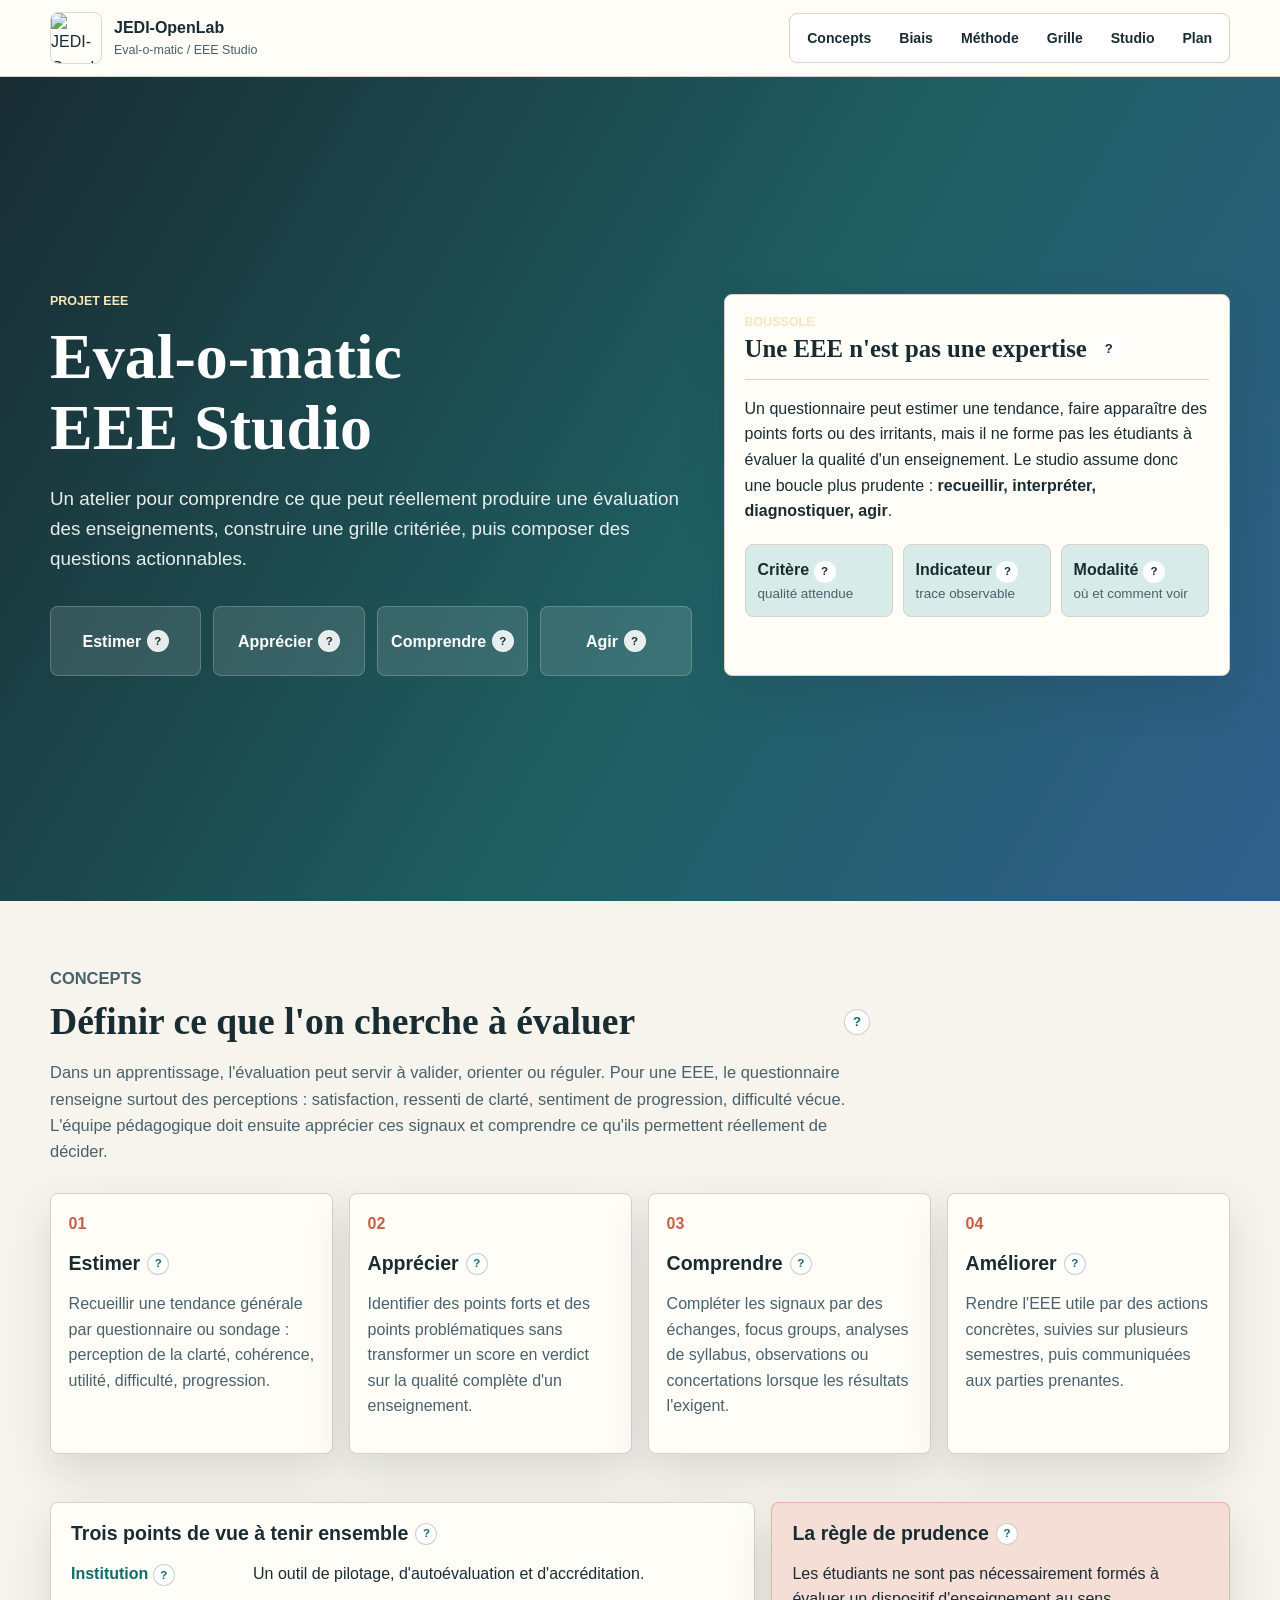
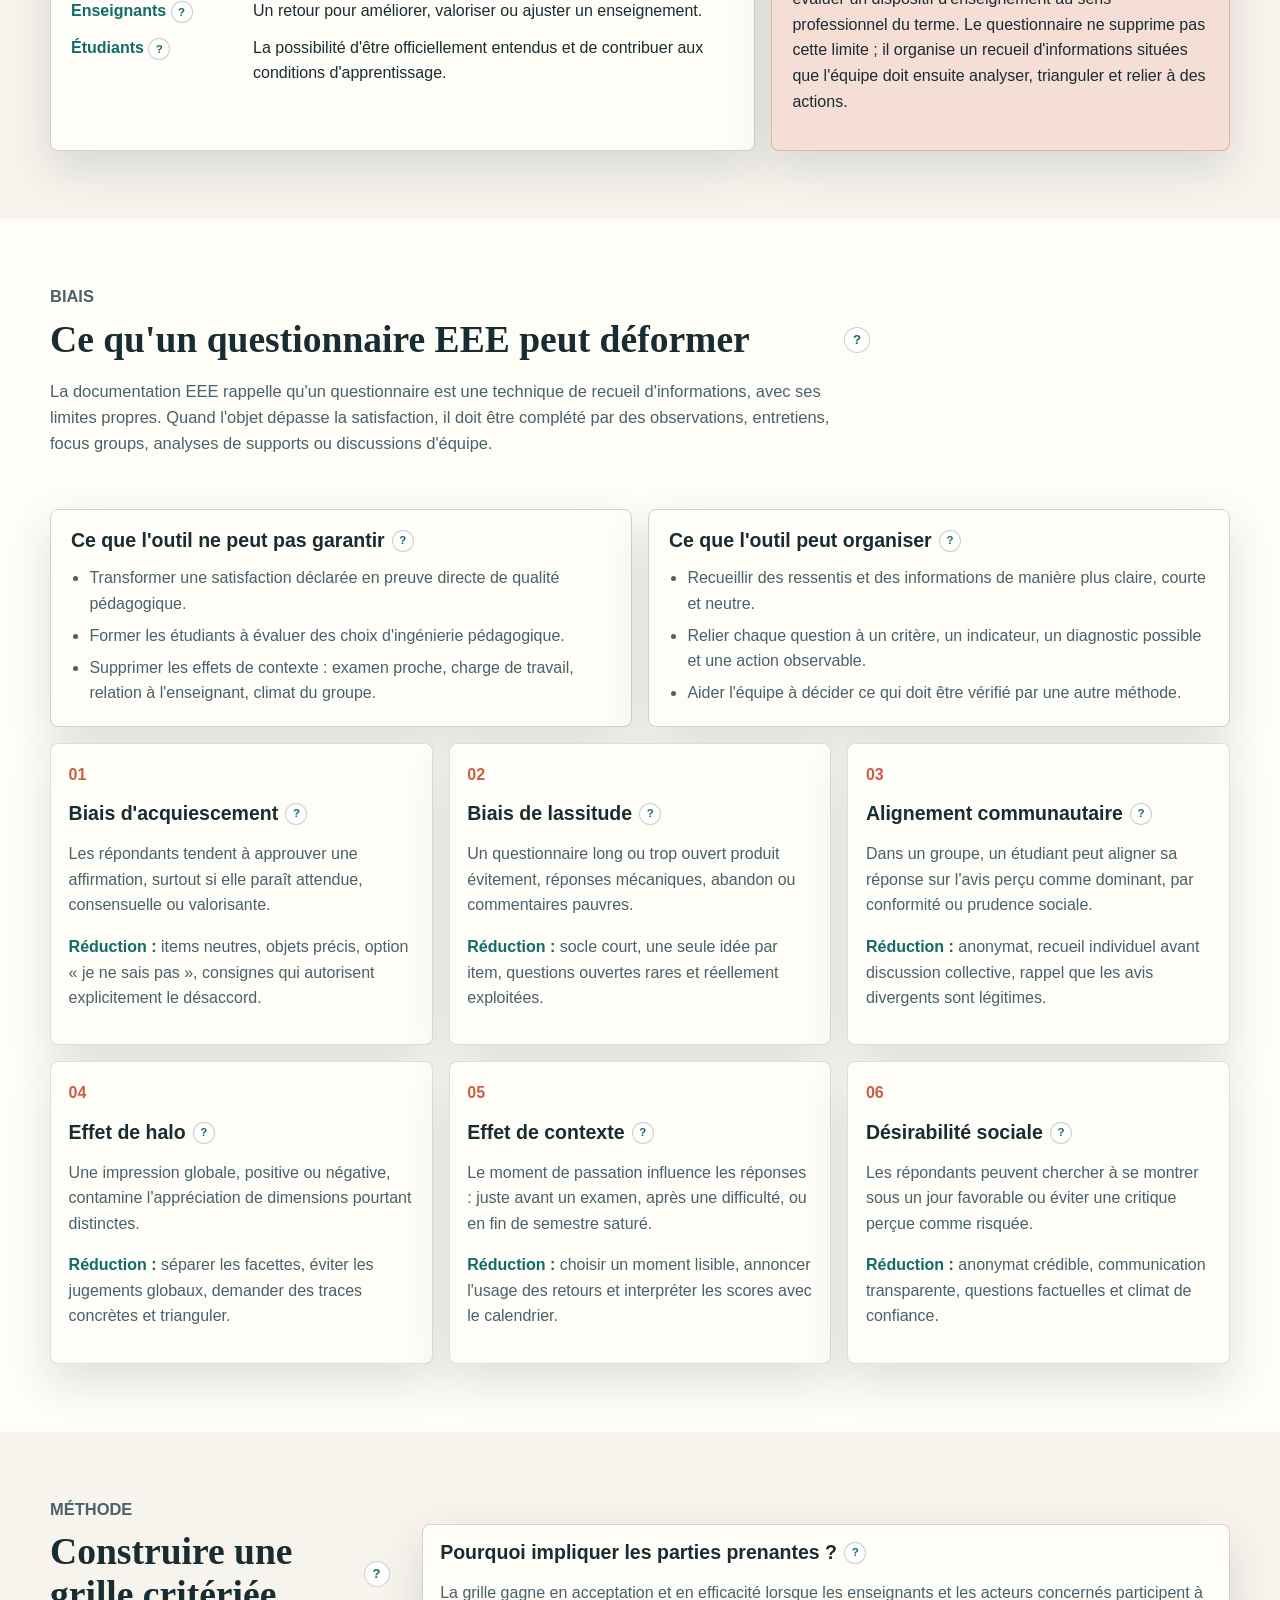
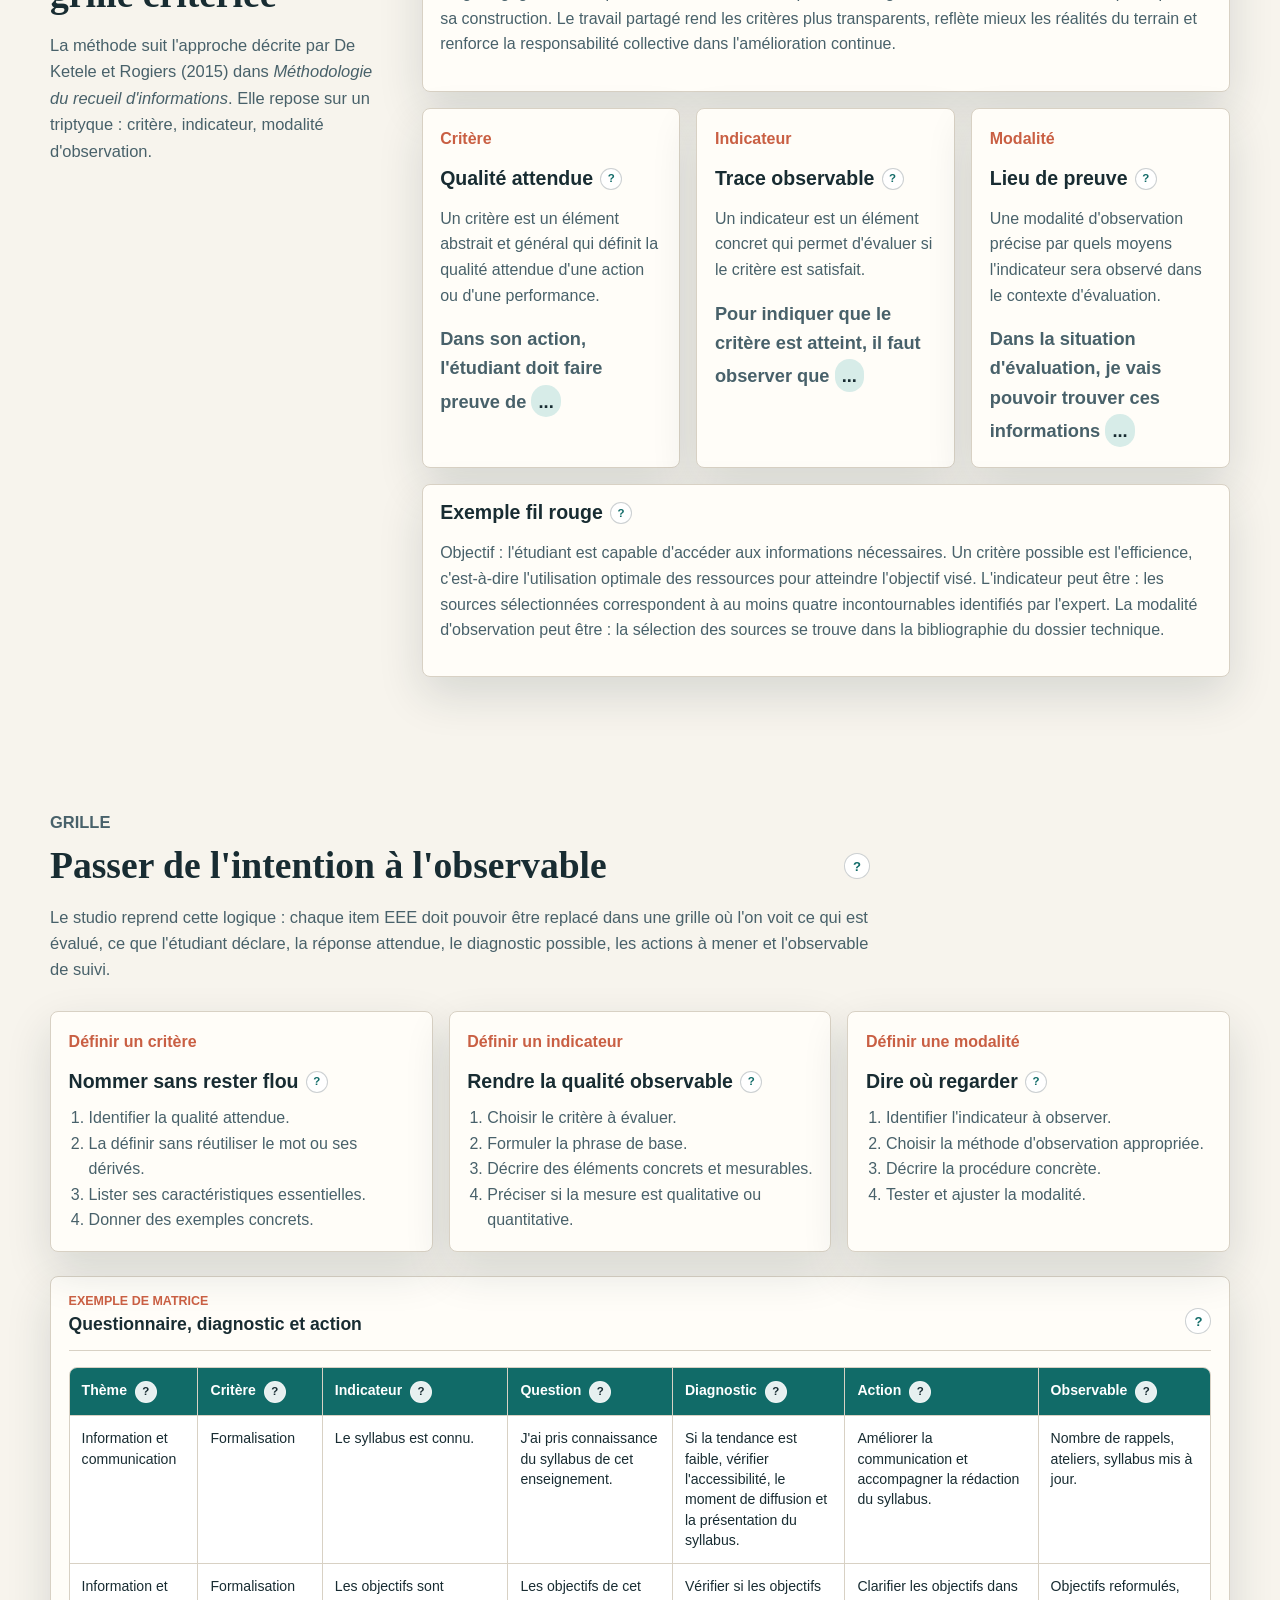
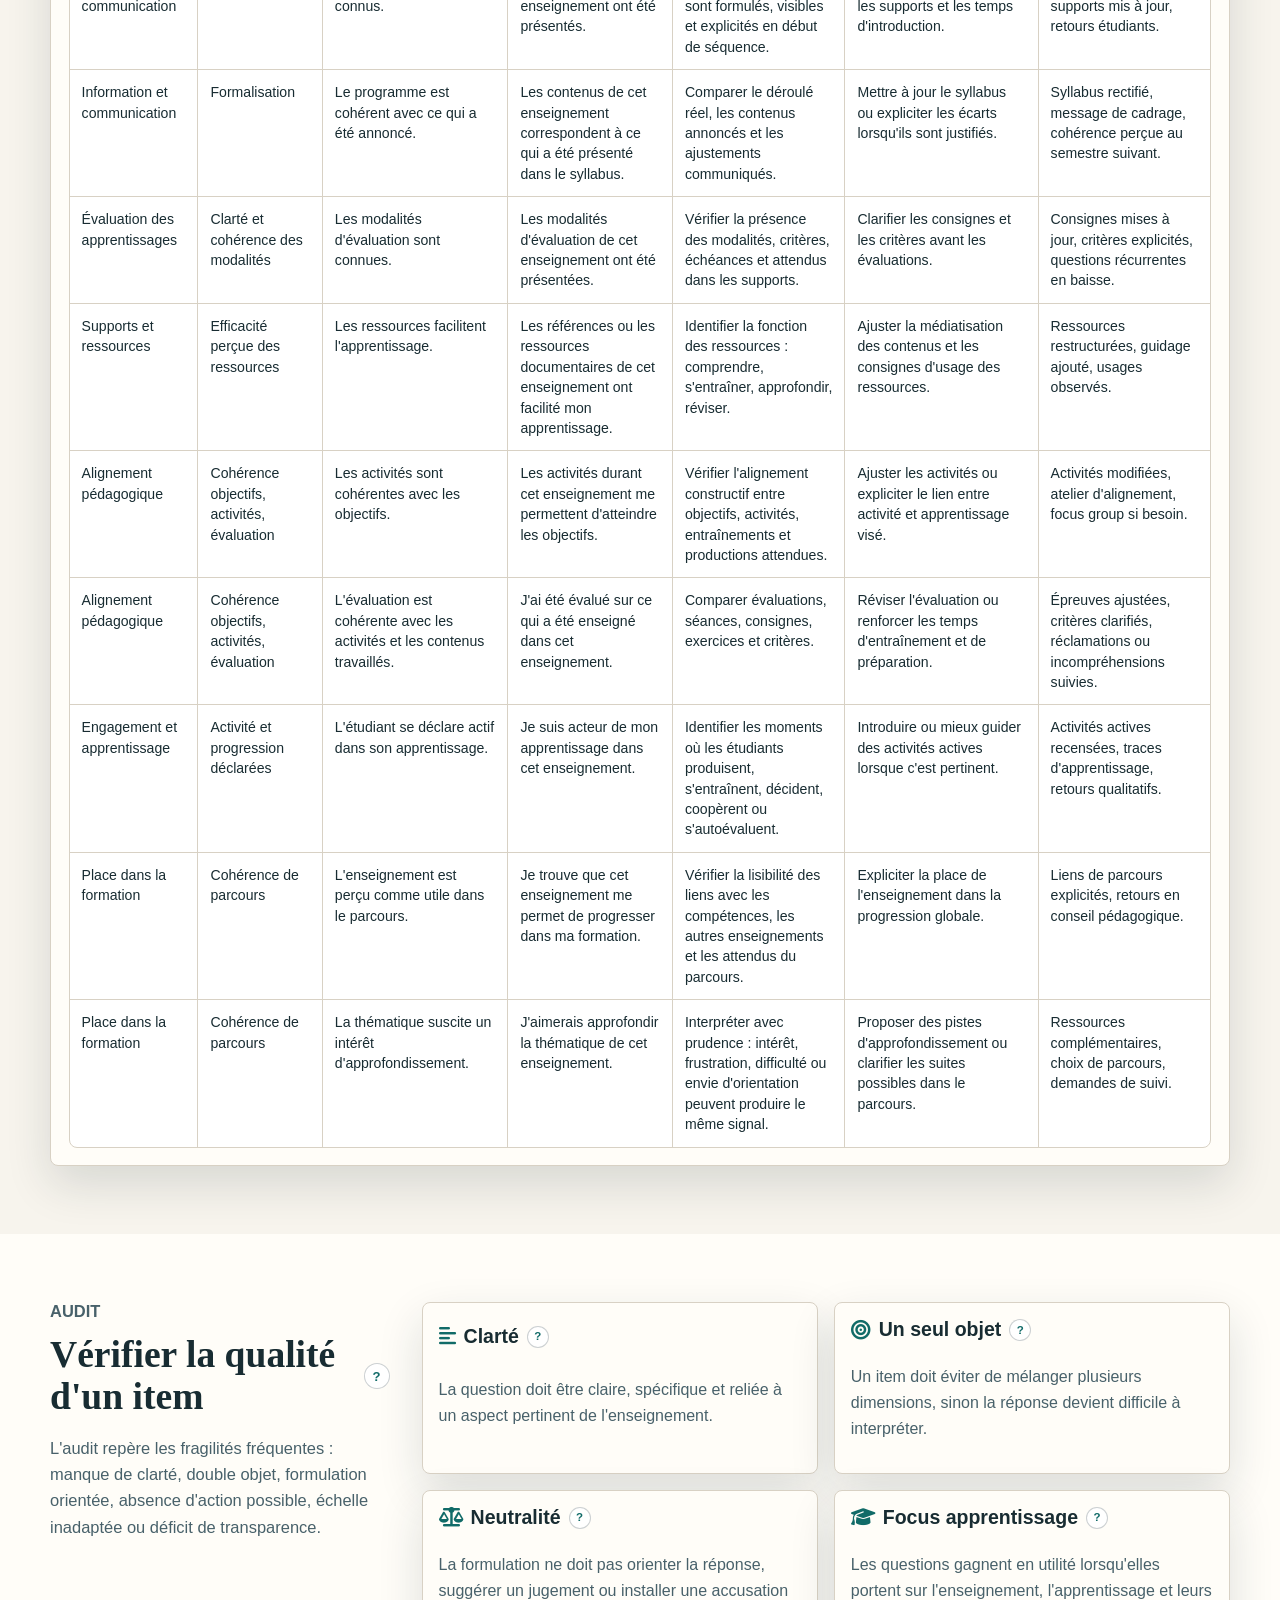
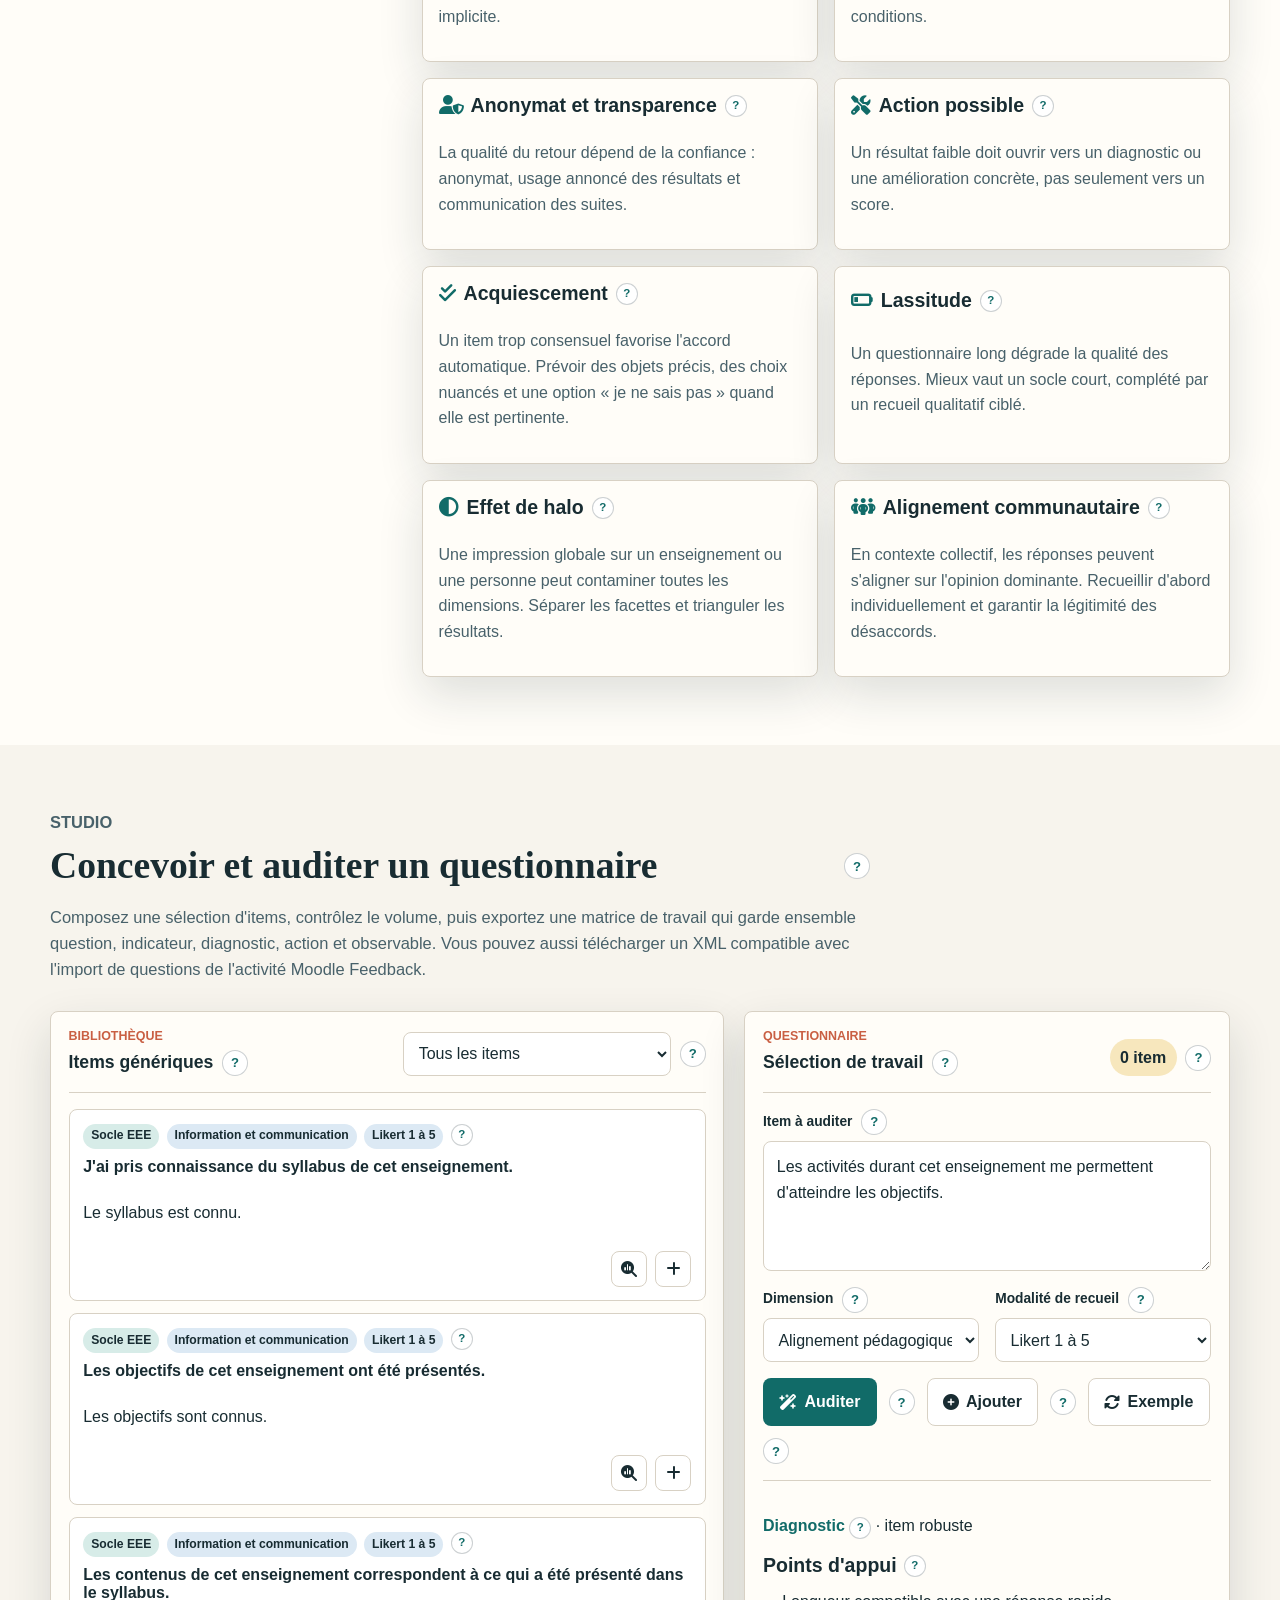
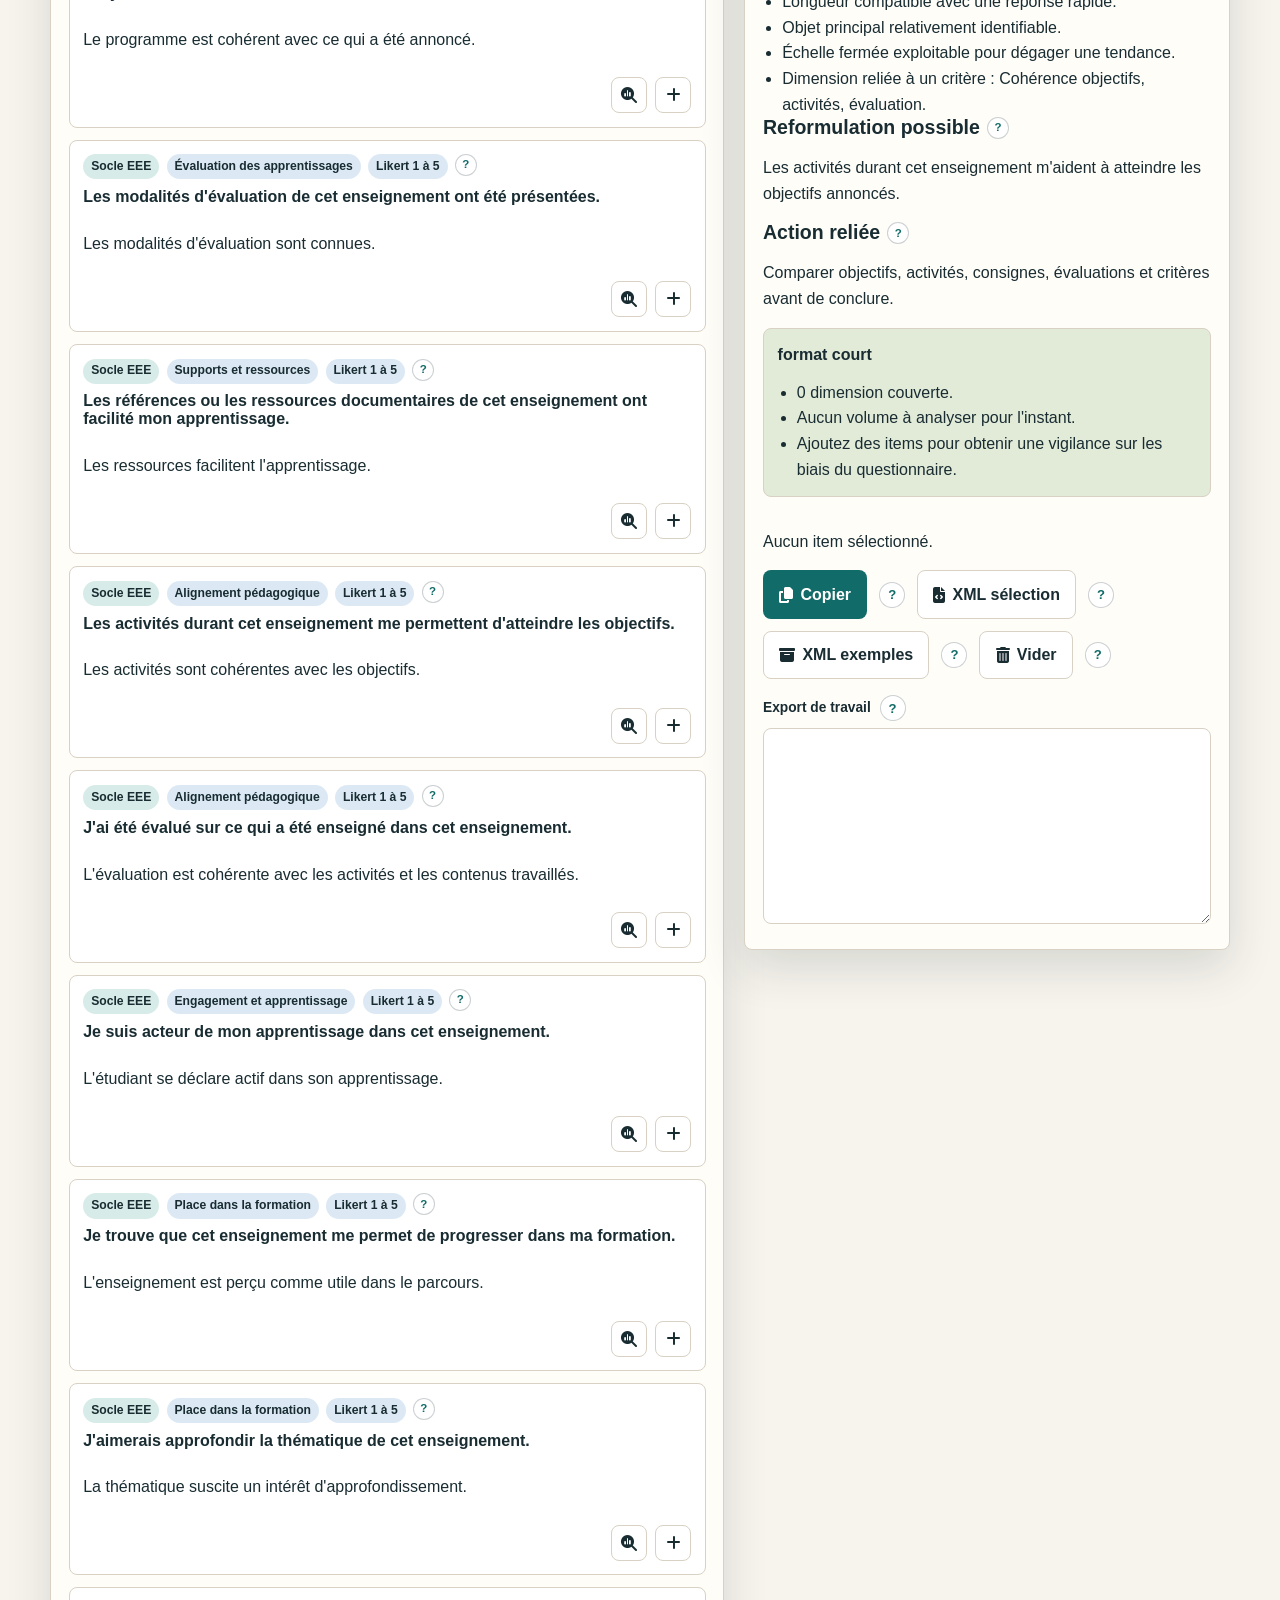
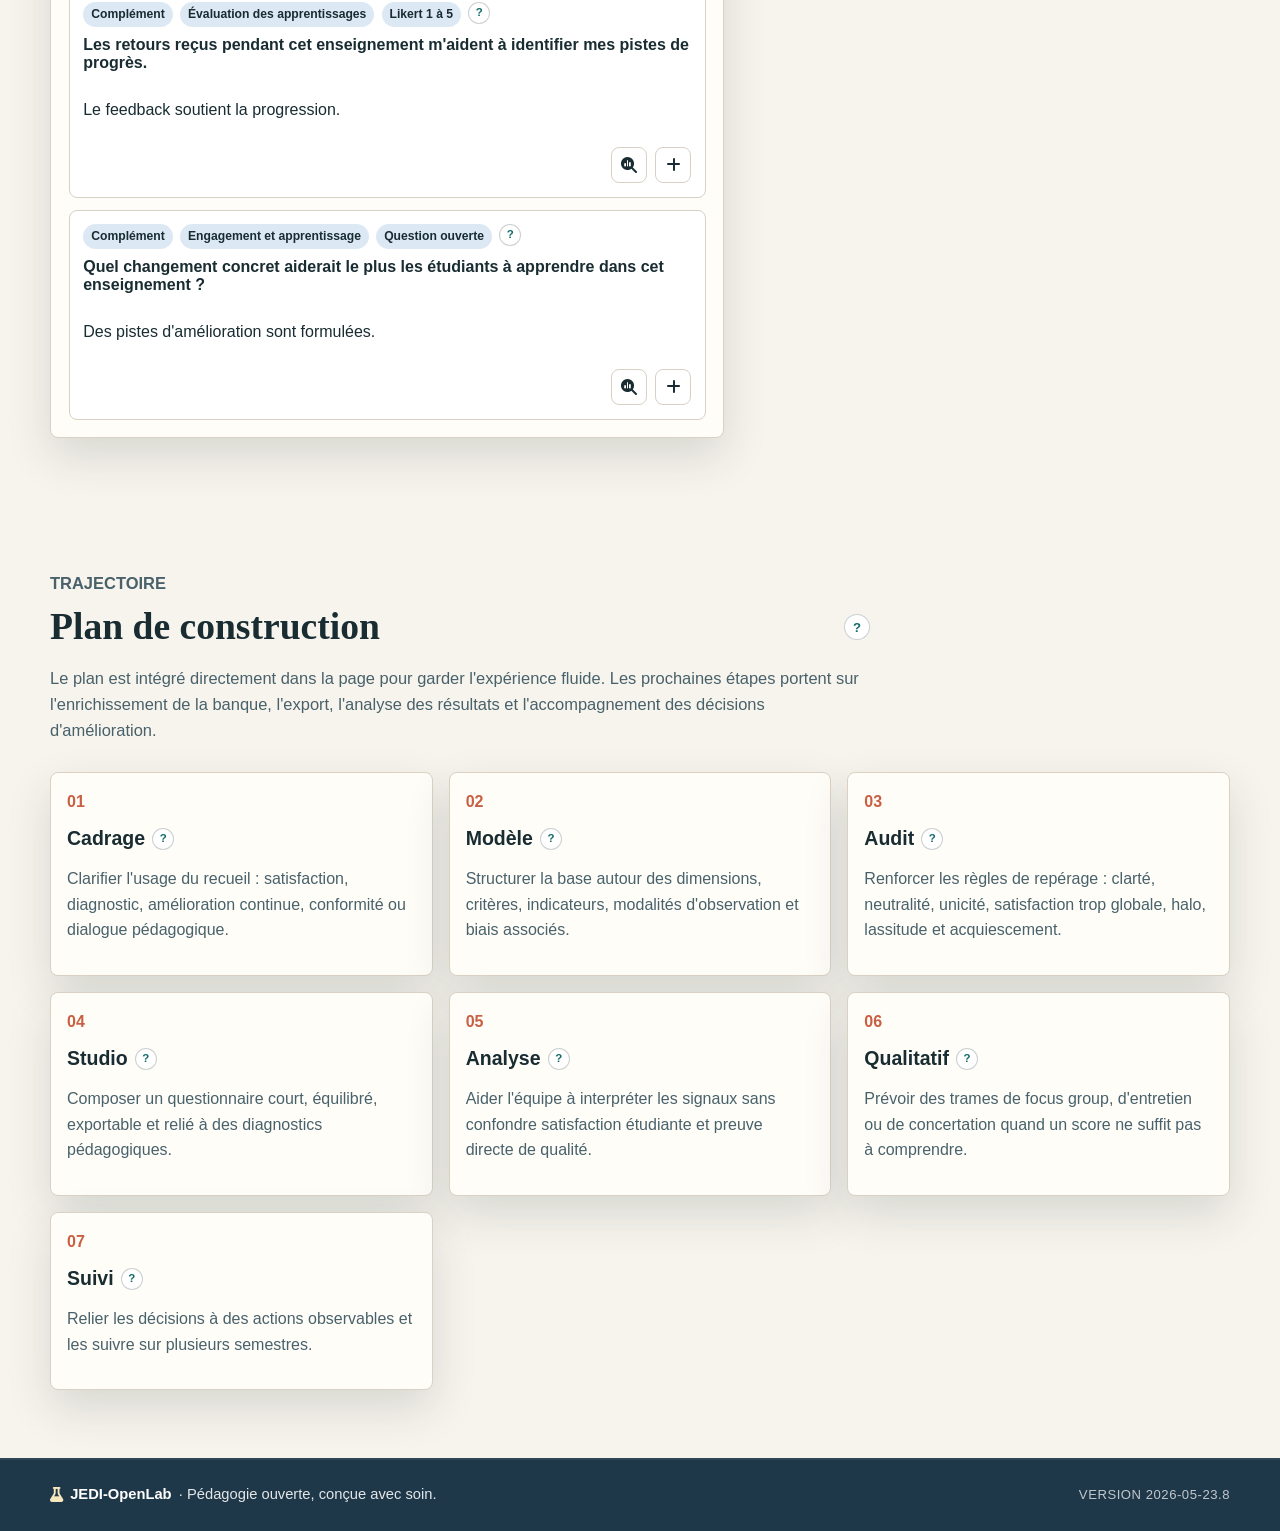
==== commit 174bb178: "Add files via upload" ====
--- a/index.html
+++ b/index.html
@@ -498,7 +498,7 @@
     <footer class="footer-shell">
       <div class="shell footer-grid">
         <span class="footer-text"><i class="fa-solid fa-flask footer-icon" aria-hidden="true"></i><strong>JEDI-OpenLab</strong> · Pédagogie ouverte, conçue avec soin.</span>
-        <span class="footer-version">Version de cadrage 2026-05-23.8</span>
+        <span class="footer-version">Version 2026-05-23.8</span>
       </div>
     </footer>
 
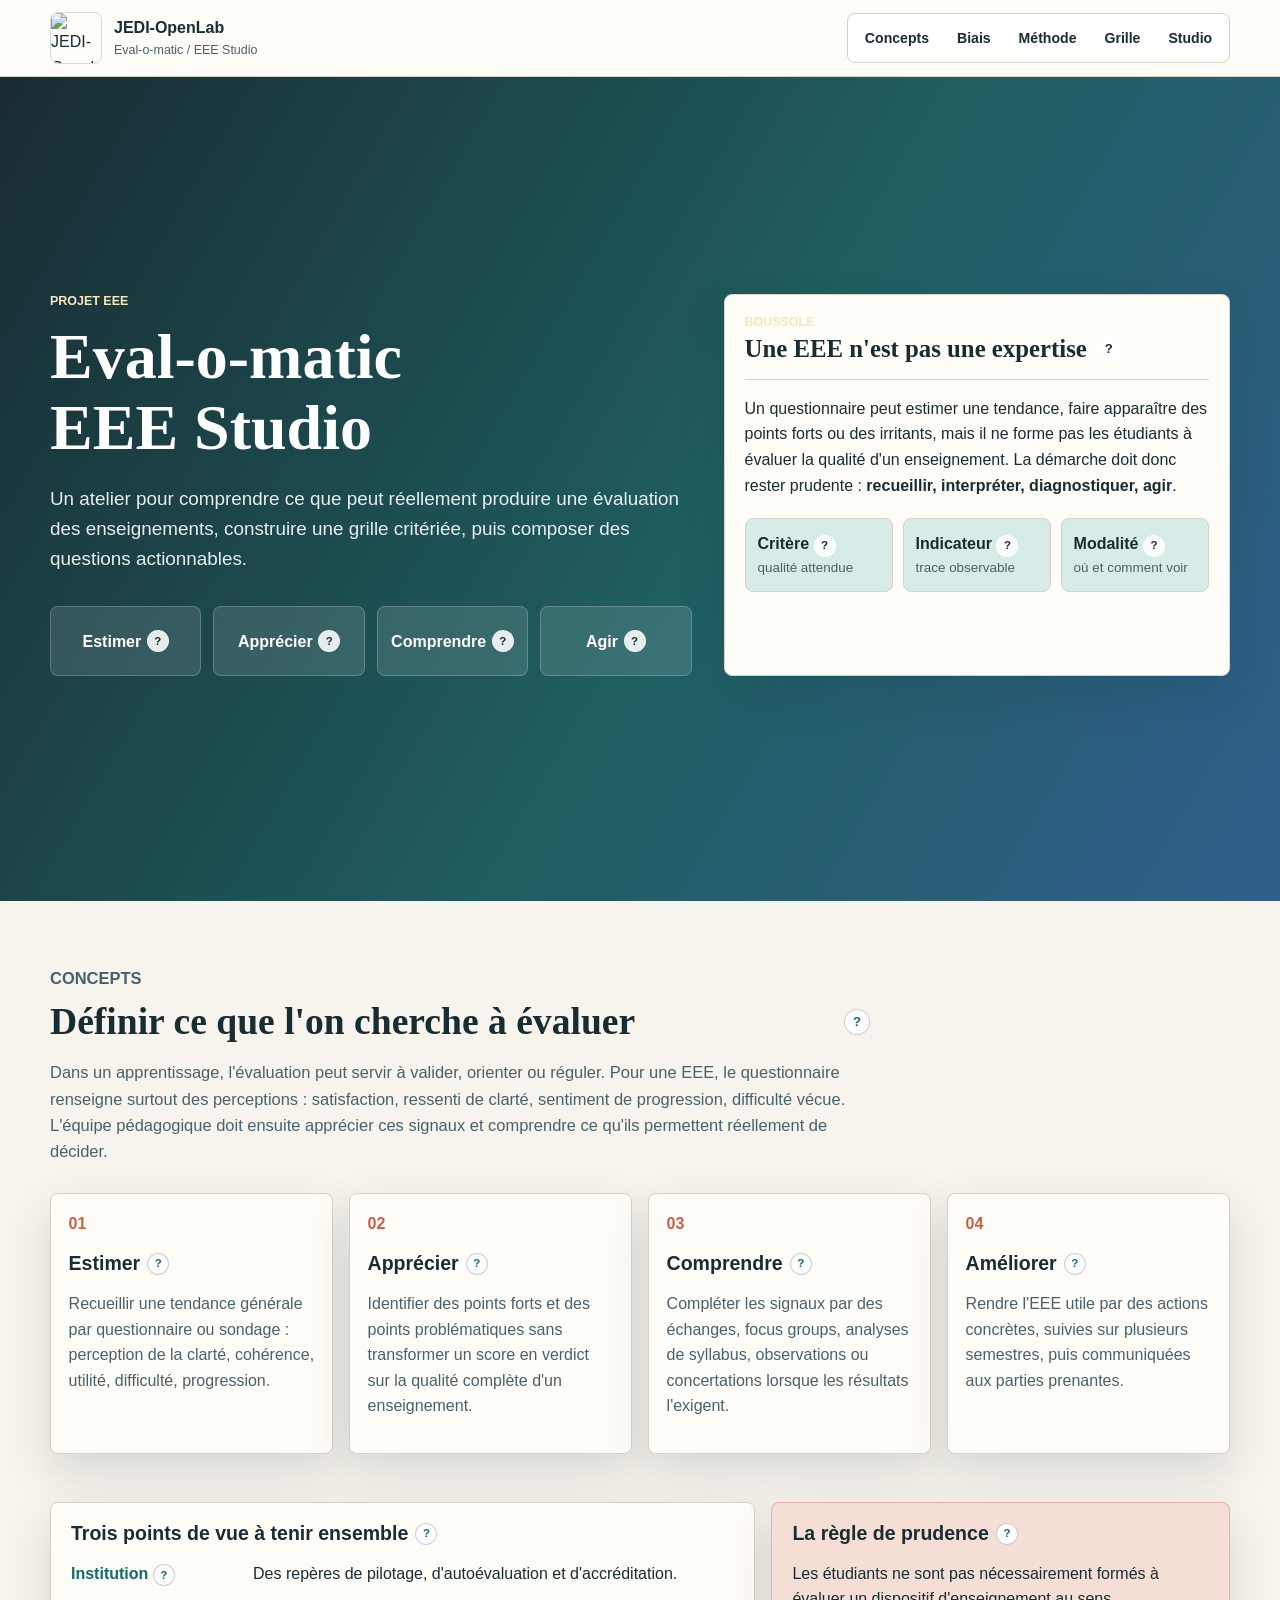
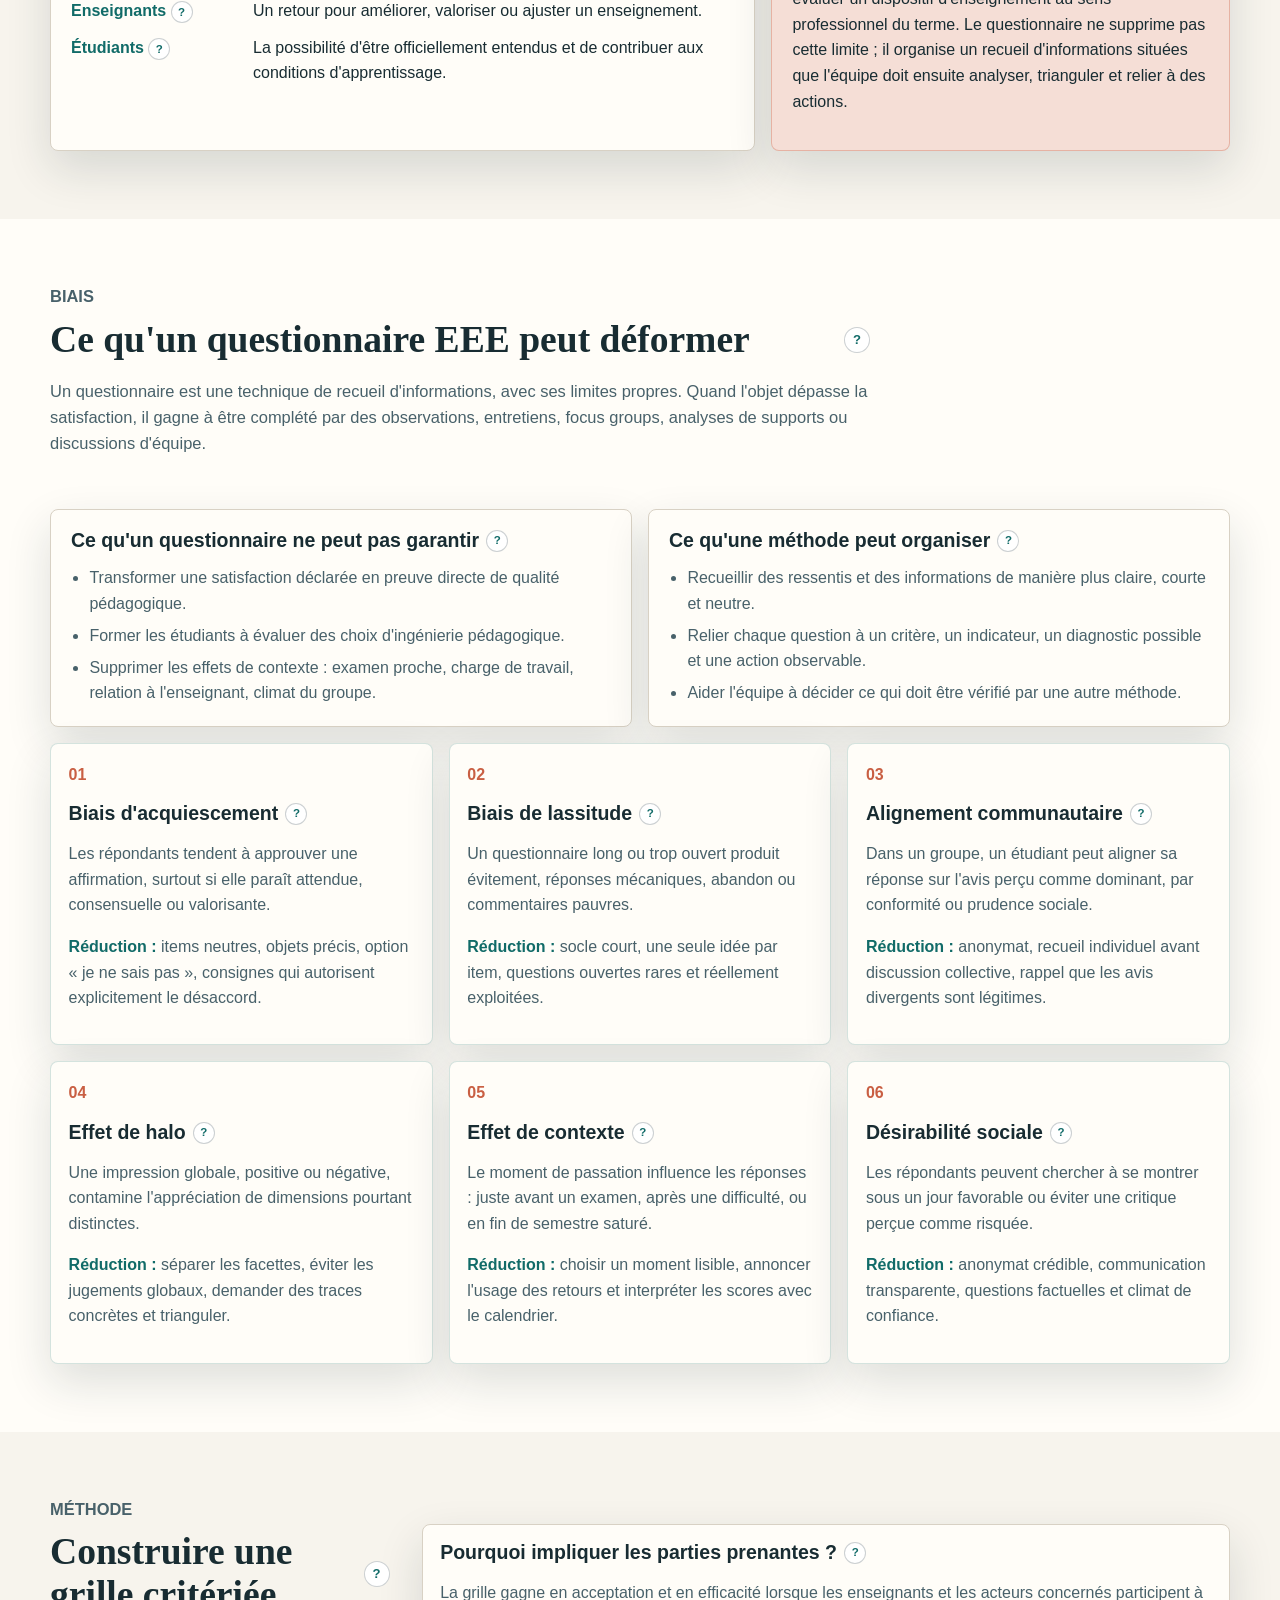
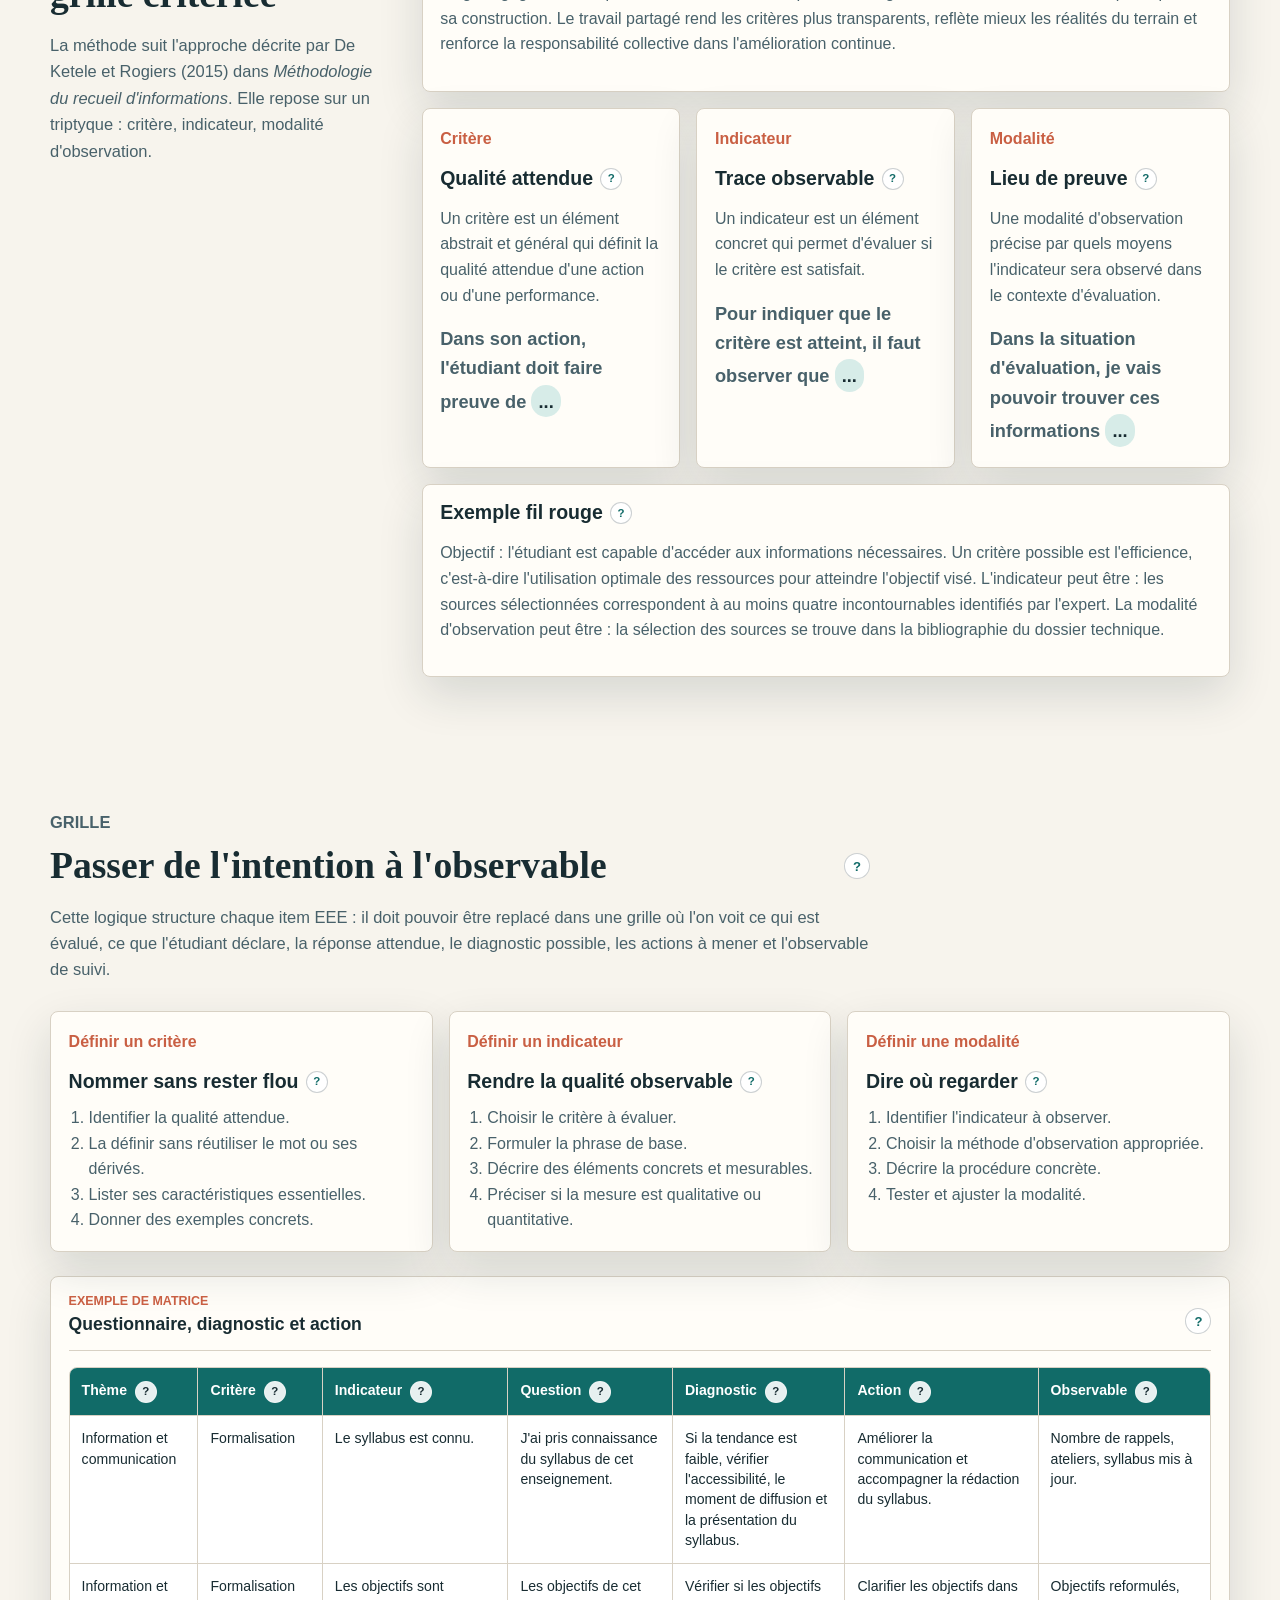
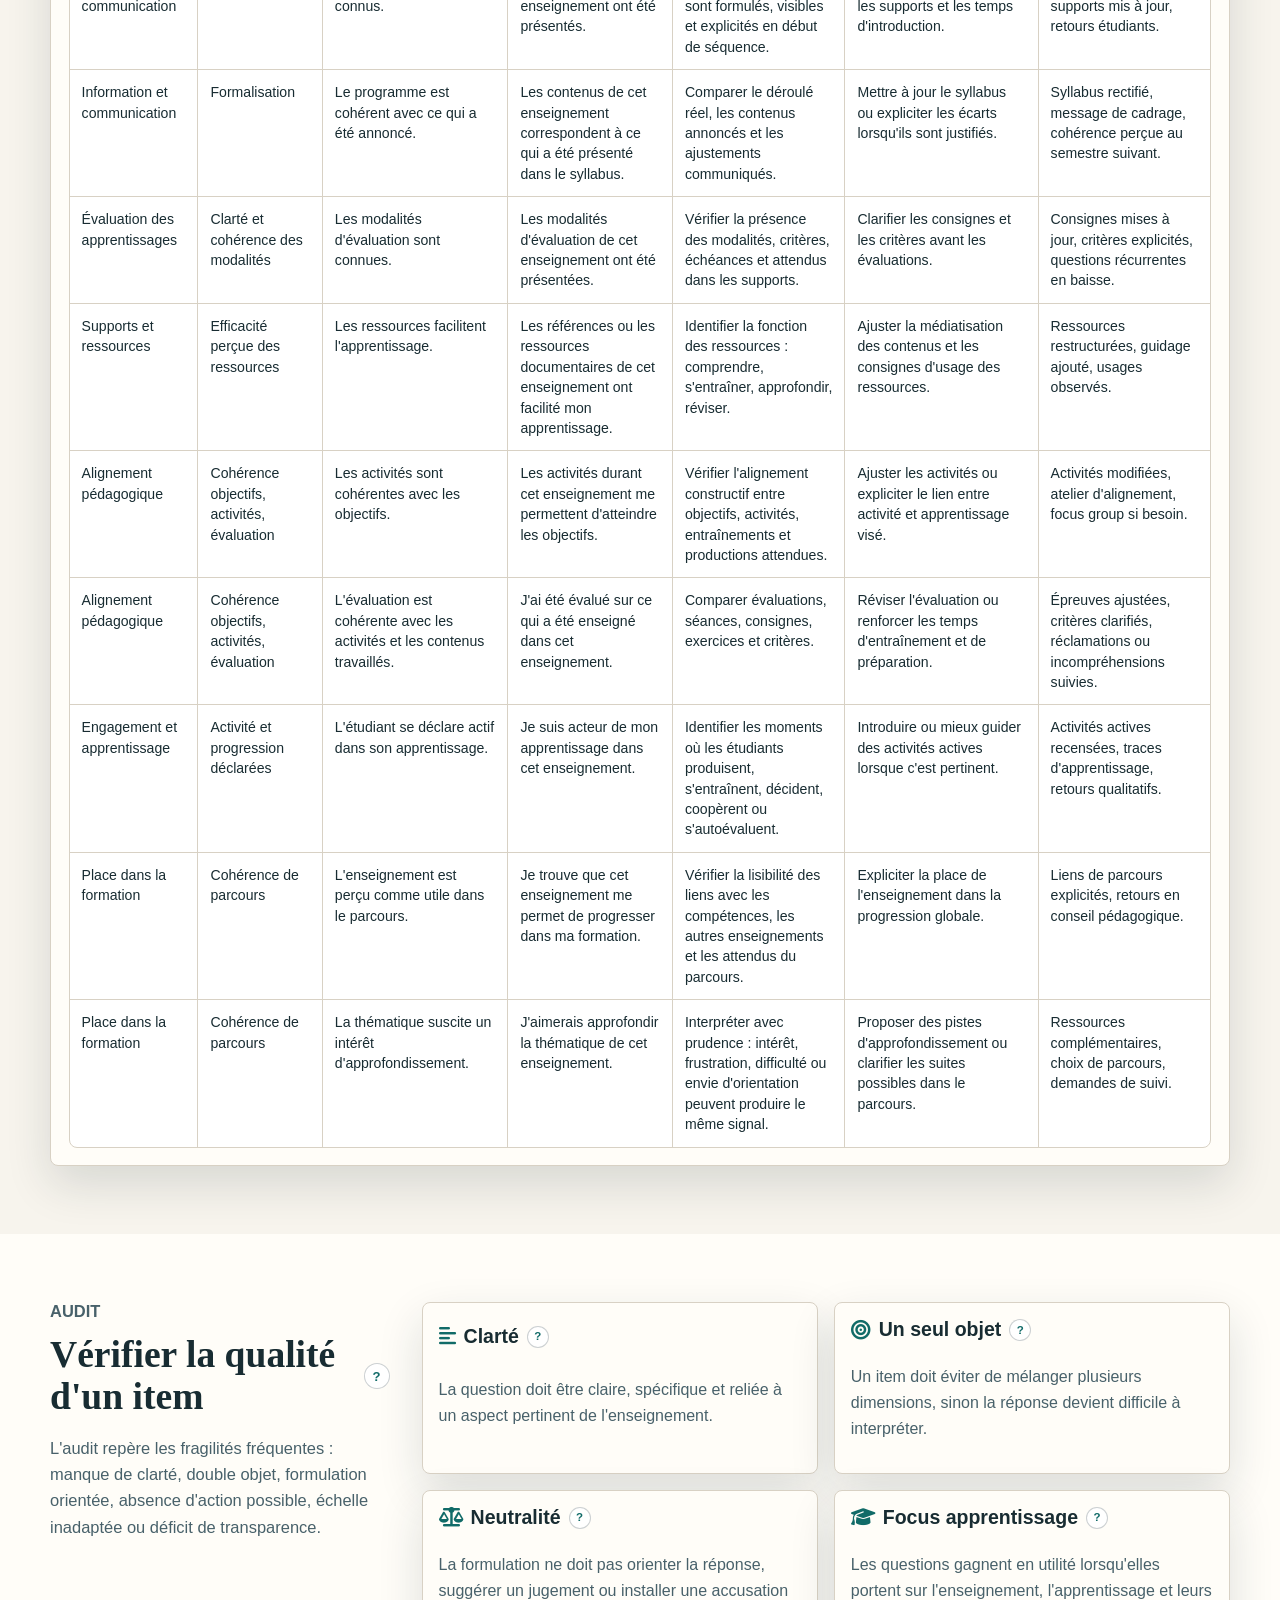
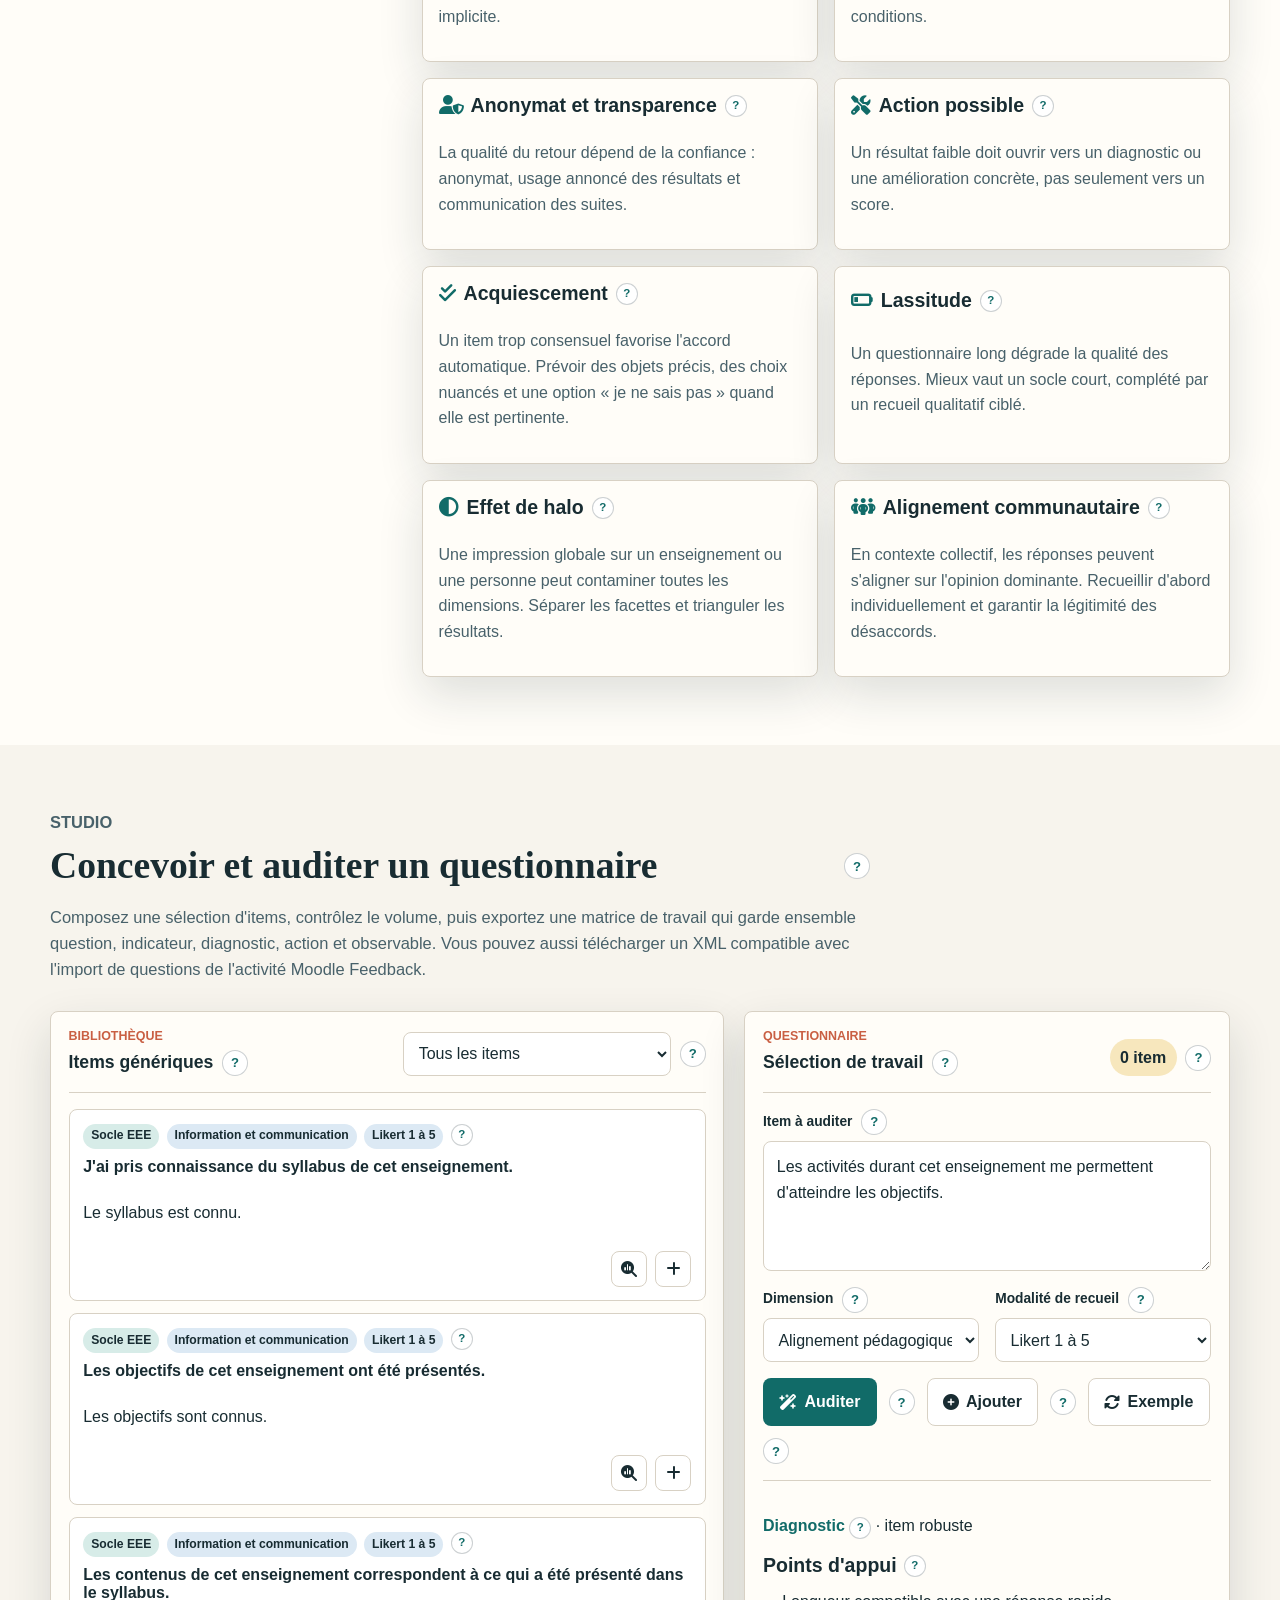
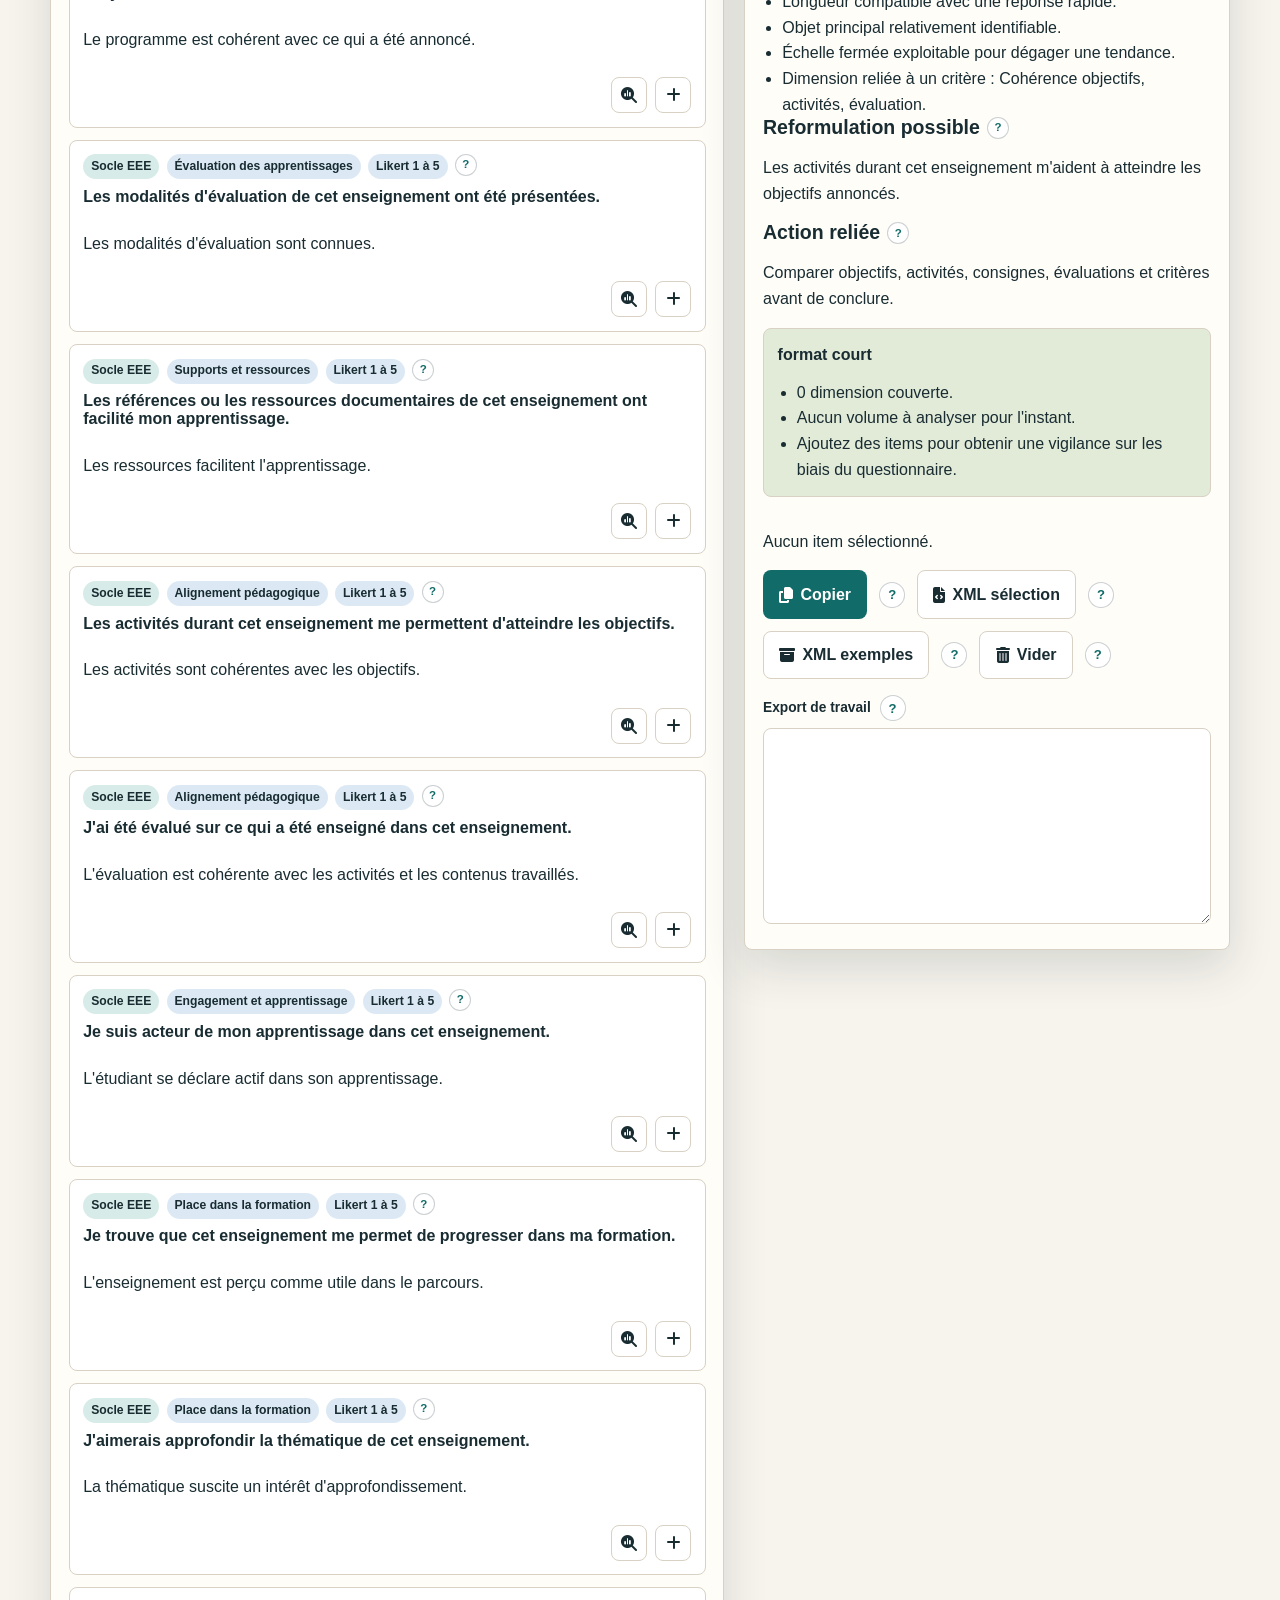
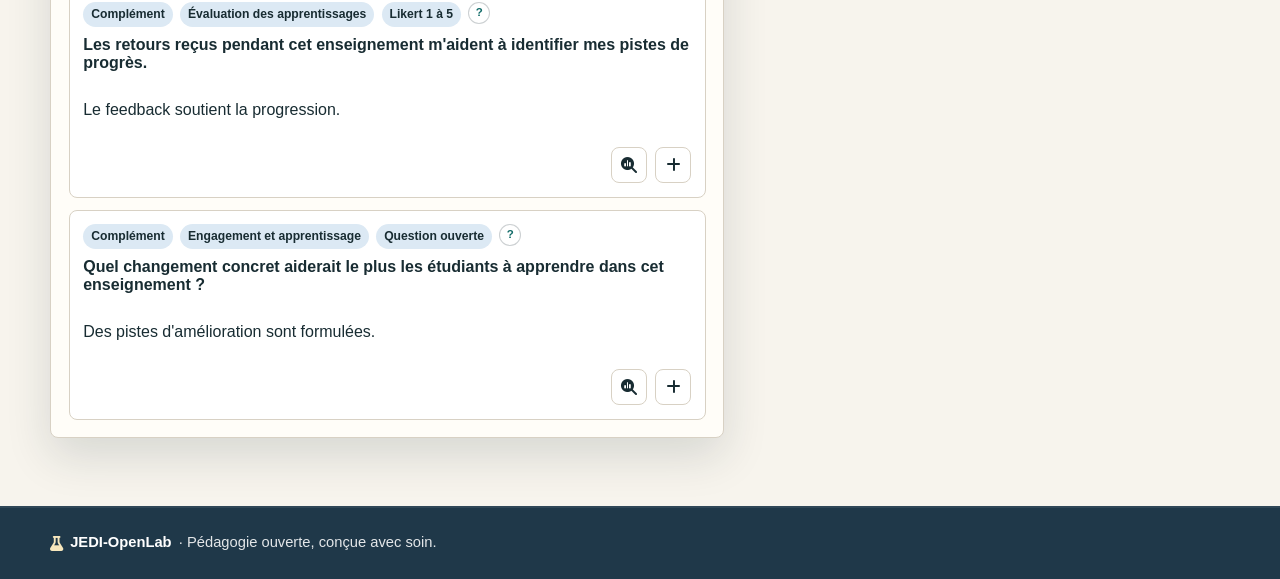
==== commit 00035a95: "Add files via upload" ====
--- a/index.html
+++ b/index.html
@@ -32,7 +32,6 @@
           <a href="#methode">Méthode</a>
           <a href="#grille">Grille</a>
           <a href="#studio">Studio</a>
-          <a href="#plan">Plan</a>
         </nav>
       </div>
     </header>
@@ -67,8 +66,8 @@
             </div>
             <p>
               Un questionnaire peut estimer une tendance, faire apparaître des points forts ou des irritants,
-              mais il ne forme pas les étudiants à évaluer la qualité d'un enseignement. Le studio assume donc
-              une boucle plus prudente : <strong>recueillir, interpréter, diagnostiquer, agir</strong>.
+              mais il ne forme pas les étudiants à évaluer la qualité d'un enseignement. La démarche doit donc
+              rester prudente : <strong>recueillir, interpréter, diagnostiquer, agir</strong>.
             </p>
             <div class="mini-metric-grid">
               <div><strong>Critère <button class="help-button mini" type="button" aria-label="Aide : critère" data-help-title="Critère" data-help-body="Le critère nomme une qualité attendue, par exemple la cohérence, la clarté ou l'efficience. Il reste abstrait tant qu'il n'est pas associé à des indicateurs.">?</button></strong><span>qualité attendue</span></div>
@@ -120,9 +119,9 @@
 
           <div class="concept-layout">
             <article class="wide-note">
-              <h3 class="card-title-help">Trois points de vue à tenir ensemble <button class="help-button mini" type="button" aria-label="Aide : parties prenantes" data-help-title="Parties prenantes" data-help-body="Institution, enseignants et étudiants n'attendent pas exactement la même chose d'une EEE. Les expliciter évite de fabriquer un outil qui satisfait un acteur et déçoit les autres.">?</button></h3>
+              <h3 class="card-title-help">Trois points de vue à tenir ensemble <button class="help-button mini" type="button" aria-label="Aide : parties prenantes" data-help-title="Parties prenantes" data-help-body="Institution, enseignants et étudiants n'attendent pas exactement la même chose d'une EEE. Les expliciter évite de construire un questionnaire qui satisfait un acteur et déçoit les autres.">?</button></h3>
               <div class="definition-list">
-                <p><strong>Institution <button class="help-button mini" type="button" aria-label="Aide : institution" data-help-title="Point de vue institutionnel" data-help-body="L'institution cherche souvent des signaux de pilotage, de qualité, de conformité ou d'accréditation. Ce besoin peut entrer en tension avec les besoins de diagnostic fin.">?</button></strong><span>Un outil de pilotage, d'autoévaluation et d'accréditation.</span></p>
+                <p><strong>Institution <button class="help-button mini" type="button" aria-label="Aide : institution" data-help-title="Point de vue institutionnel" data-help-body="L'institution cherche souvent des signaux de pilotage, de qualité, de conformité ou d'accréditation. Ce besoin peut entrer en tension avec les besoins de diagnostic fin.">?</button></strong><span>Des repères de pilotage, d'autoévaluation et d'accréditation.</span></p>
                 <p><strong>Enseignants <button class="help-button mini" type="button" aria-label="Aide : enseignants" data-help-title="Point de vue enseignant" data-help-body="L'enseignant a besoin de retours interprétables et actionnables, pas d'un verdict global ou d'un classement implicite.">?</button></strong><span>Un retour pour améliorer, valoriser ou ajuster un enseignement.</span></p>
                 <p><strong>Étudiants <button class="help-button mini" type="button" aria-label="Aide : étudiants" data-help-title="Point de vue étudiant" data-help-body="Les étudiants peuvent témoigner de leur expérience d'apprentissage. Cela ne signifie pas qu'ils évaluent seuls la qualité pédagogique au sens expert.">?</button></strong><span>La possibilité d'être officiellement entendus et de contribuer aux conditions d'apprentissage.</span></p>
               </div>
@@ -148,15 +147,15 @@
               <button class="help-button" type="button" aria-label="Aide : biais EEE" data-help-title="Biais de recueil" data-help-body="La méthode ne promet pas une objectivité parfaite. Elle rend les biais visibles, réduit certains risques de formulation et invite à compléter le questionnaire par d'autres techniques.">?</button>
             </div>
             <p>
-              La documentation EEE rappelle qu'un questionnaire est une technique de recueil d'informations,
-              avec ses limites propres. Quand l'objet dépasse la satisfaction, il doit être complété par des
+              Un questionnaire est une technique de recueil d'informations,
+              avec ses limites propres. Quand l'objet dépasse la satisfaction, il gagne à être complété par des
               observations, entretiens, focus groups, analyses de supports ou discussions d'équipe.
             </p>
           </div>
 
           <div class="limit-grid">
             <article class="wide-note">
-              <h3 class="card-title-help">Ce que l'outil ne peut pas garantir <button class="help-button mini" type="button" aria-label="Aide : limites" data-help-title="Limites du questionnaire" data-help-body="Un questionnaire bien construit réduit certains biais de formulation, mais il ne transforme pas une déclaration de satisfaction en preuve causale.">?</button></h3>
+              <h3 class="card-title-help">Ce qu'un questionnaire ne peut pas garantir <button class="help-button mini" type="button" aria-label="Aide : limites" data-help-title="Limites du questionnaire" data-help-body="Un questionnaire bien construit réduit certains biais de formulation, mais il ne transforme pas une déclaration de satisfaction en preuve causale.">?</button></h3>
               <ul class="clean-list">
                 <li>Transformer une satisfaction déclarée en preuve directe de qualité pédagogique.</li>
                 <li>Former les étudiants à évaluer des choix d'ingénierie pédagogique.</li>
@@ -164,7 +163,7 @@
               </ul>
             </article>
             <article class="wide-note">
-              <h3 class="card-title-help">Ce que l'outil peut organiser <button class="help-button mini" type="button" aria-label="Aide : apports de l'outil" data-help-title="Apports de l'outil" data-help-body="L'outil organise un recueil plus propre : questions courtes, critères explicites, diagnostics possibles et actions observables.">?</button></h3>
+              <h3 class="card-title-help">Ce qu'une méthode peut organiser <button class="help-button mini" type="button" aria-label="Aide : apports de la méthode" data-help-title="Apports de la méthode" data-help-body="Une méthode de conception organise un recueil plus propre : questions courtes, critères explicites, diagnostics possibles et actions observables.">?</button></h3>
               <ul class="clean-list">
                 <li>Recueillir des ressentis et des informations de manière plus claire, courte et neutre.</li>
                 <li>Relier chaque question à un critère, un indicateur, un diagnostic possible et une action observable.</li>
@@ -283,7 +282,7 @@
               <button class="help-button" type="button" aria-label="Aide : intention observable" data-help-title="Intention vers observable" data-help-body="Cette étape évite les questions décoratives : chaque item doit servir une décision ou une compréhension possible.">?</button>
             </div>
             <p>
-              Le studio reprend cette logique : chaque item EEE doit pouvoir être replacé dans une grille où
+              Cette logique structure chaque item EEE : il doit pouvoir être replacé dans une grille où
               l'on voit ce qui est évalué, ce que l'étudiant déclare, la réponse attendue, le diagnostic possible,
               les actions à mener et l'observable de suivi.
             </p>
@@ -373,7 +372,7 @@
             <p class="kicker">Studio</p>
             <div class="heading-with-help">
               <h2>Concevoir et auditer un questionnaire</h2>
-              <button class="help-button" type="button" aria-label="Aide : studio" data-help-title="Studio EEE" data-help-body="Le studio sert de brouillon de conception. Il aide à composer une sélection courte, à auditer les items et à exporter une matrice de travail.">?</button>
+              <button class="help-button" type="button" aria-label="Aide : studio" data-help-title="Studio EEE" data-help-body="Cet espace aide à composer une sélection courte, à auditer les items et à exporter une matrice de travail.">?</button>
             </div>
             <p>
               Composez une sélection d'items, contrôlez le volume, puis exportez une matrice de travail qui
@@ -447,9 +446,9 @@
                   <button class="button primary" type="submit"><i class="fa-solid fa-wand-magic-sparkles" aria-hidden="true"></i> Auditer</button>
                   <button class="help-button" type="button" aria-label="Aide : bouton auditer" data-help-title="Auditer" data-help-body="L'audit analyse la formulation courante : longueur, double objet, jargon, satisfaction trop globale, halo et acquiescement.">?</button>
                   <button class="button ghost" type="button" id="addCustomItem"><i class="fa-solid fa-circle-plus" aria-hidden="true"></i> Ajouter</button>
-                  <button class="help-button" type="button" aria-label="Aide : ajouter au questionnaire" data-help-title="Ajouter au questionnaire" data-help-body="Ajoute l'item audité dans la sélection de travail. Les items créés restent dans le stockage local du navigateur jusqu'à ce qu'ils soient retirés ou que la sélection soit vidée.">?</button>
+                  <button class="help-button" type="button" aria-label="Aide : ajouter au questionnaire" data-help-title="Ajouter au questionnaire" data-help-body="Ajoute l'item audité dans la sélection de travail. Les items créés restent disponibles sur cet appareil jusqu'à ce qu'ils soient retirés ou que la sélection soit vidée.">?</button>
                   <button class="button ghost" type="button" id="useCoreItem"><i class="fa-solid fa-rotate" aria-hidden="true"></i> Exemple</button>
-                  <button class="help-button" type="button" aria-label="Aide : exemple" data-help-title="Exemple" data-help-body="Le bouton Exemple charge un item de la bibliothèque pour tester rapidement le fonctionnement de l'audit.">?</button>
+                  <button class="help-button" type="button" aria-label="Aide : exemple" data-help-title="Exemple" data-help-body="Charge un item de la bibliothèque pour partir d'une formulation déjà reliée à une dimension, un indicateur et une action possible.">?</button>
                 </div>
               </form>
 
@@ -468,7 +467,7 @@
               </div>
               <div class="field-label-row export-label">
                 <span>Export de travail</span>
-                <button class="help-button" type="button" aria-label="Aide : export de travail" data-help-title="Export de travail" data-help-body="L'export est un brouillon structuré pour retravailler le questionnaire, documenter les choix et préparer un outil de passation.">?</button>
+                <button class="help-button" type="button" aria-label="Aide : export de travail" data-help-title="Export de travail" data-help-body="L'export rassemble les items sélectionnés, leurs critères, leurs indicateurs et les actions associées pour préparer la passation.">?</button>
               </div>
               <textarea id="exportBox" class="export-box" rows="8" readonly></textarea>
             </section>
@@ -476,29 +475,11 @@
         </div>
       </section>
 
-      <section id="plan" class="section-band">
-        <div class="shell">
-          <div class="section-heading">
-            <p class="kicker">Trajectoire</p>
-            <div class="heading-with-help">
-              <h2>Plan de construction</h2>
-              <button class="help-button" type="button" aria-label="Aide : plan de construction" data-help-title="Plan de construction" data-help-body="Le plan décrit les prochaines couches de l'outil : cadrage, modèle, audit, studio, analyse, qualitatif et suivi.">?</button>
-            </div>
-            <p>
-              Le plan est intégré directement dans la page pour garder l'expérience fluide. Les prochaines étapes
-              portent sur l'enrichissement de la banque, l'export, l'analyse des résultats et l'accompagnement
-              des décisions d'amélioration.
-            </p>
-          </div>
-          <ol class="roadmap" id="roadmap"></ol>
-        </div>
-      </section>
     </main>
 
     <footer class="footer-shell">
       <div class="shell footer-grid">
         <span class="footer-text"><i class="fa-solid fa-flask footer-icon" aria-hidden="true"></i><strong>JEDI-OpenLab</strong> · Pédagogie ouverte, conçue avec soin.</span>
-        <span class="footer-version">Version 2026-05-23.8</span>
       </div>
     </footer>
 
--- a/assets/styles.css
+++ b/assets/styles.css
@@ -256,8 +256,7 @@
 .matrix-panel,
 .library-panel,
 .selection-panel,
-.check-card,
-.roadmap li {
+.check-card {
   border: 1px solid var(--line);
   border-radius: var(--radius);
   background: var(--paper-strong);
@@ -589,8 +588,7 @@
 
 .info-card p,
 .method-card p,
-.check-card p,
-.roadmap p {
+.check-card p {
   color: var(--ink-soft);
 }
 
@@ -849,29 +847,6 @@
 
 .export-label {
   margin-top: 1rem;
-}
-
-.roadmap {
-  display: grid;
-  grid-template-columns: repeat(3, minmax(0, 1fr));
-  gap: 1rem;
-  margin: 0;
-  padding: 0;
-  list-style: none;
-  counter-reset: roadmap;
-}
-
-.roadmap li {
-  counter-increment: roadmap;
-  padding: 1rem;
-}
-
-.roadmap li::before {
-  content: counter(roadmap, decimal-leading-zero);
-  display: inline-flex;
-  margin-bottom: 0.85rem;
-  color: var(--coral);
-  font-weight: 900;
 }
 
 .context-help[hidden] {
@@ -949,13 +924,6 @@
   font-size: 0.95rem;
 }
 
-.footer-version {
-  color: rgba(255, 255, 255, 0.72);
-  font-size: 0.82rem;
-  letter-spacing: 0.04em;
-  text-transform: uppercase;
-}
-
 .footer-shell strong,
 .footer-shell a {
   color: #fff;
@@ -985,8 +953,7 @@
   .step-grid,
   .bias-grid,
   .limit-grid,
-  .concept-layout,
-  .roadmap {
+  .concept-layout {
     grid-template-columns: repeat(2, minmax(0, 1fr));
   }
 }
@@ -1039,8 +1006,7 @@
   .limit-grid,
   .concept-layout,
   .definition-list p,
-  .audit-check-grid,
-  .roadmap {
+  .audit-check-grid {
     grid-template-columns: 1fr;
   }
 
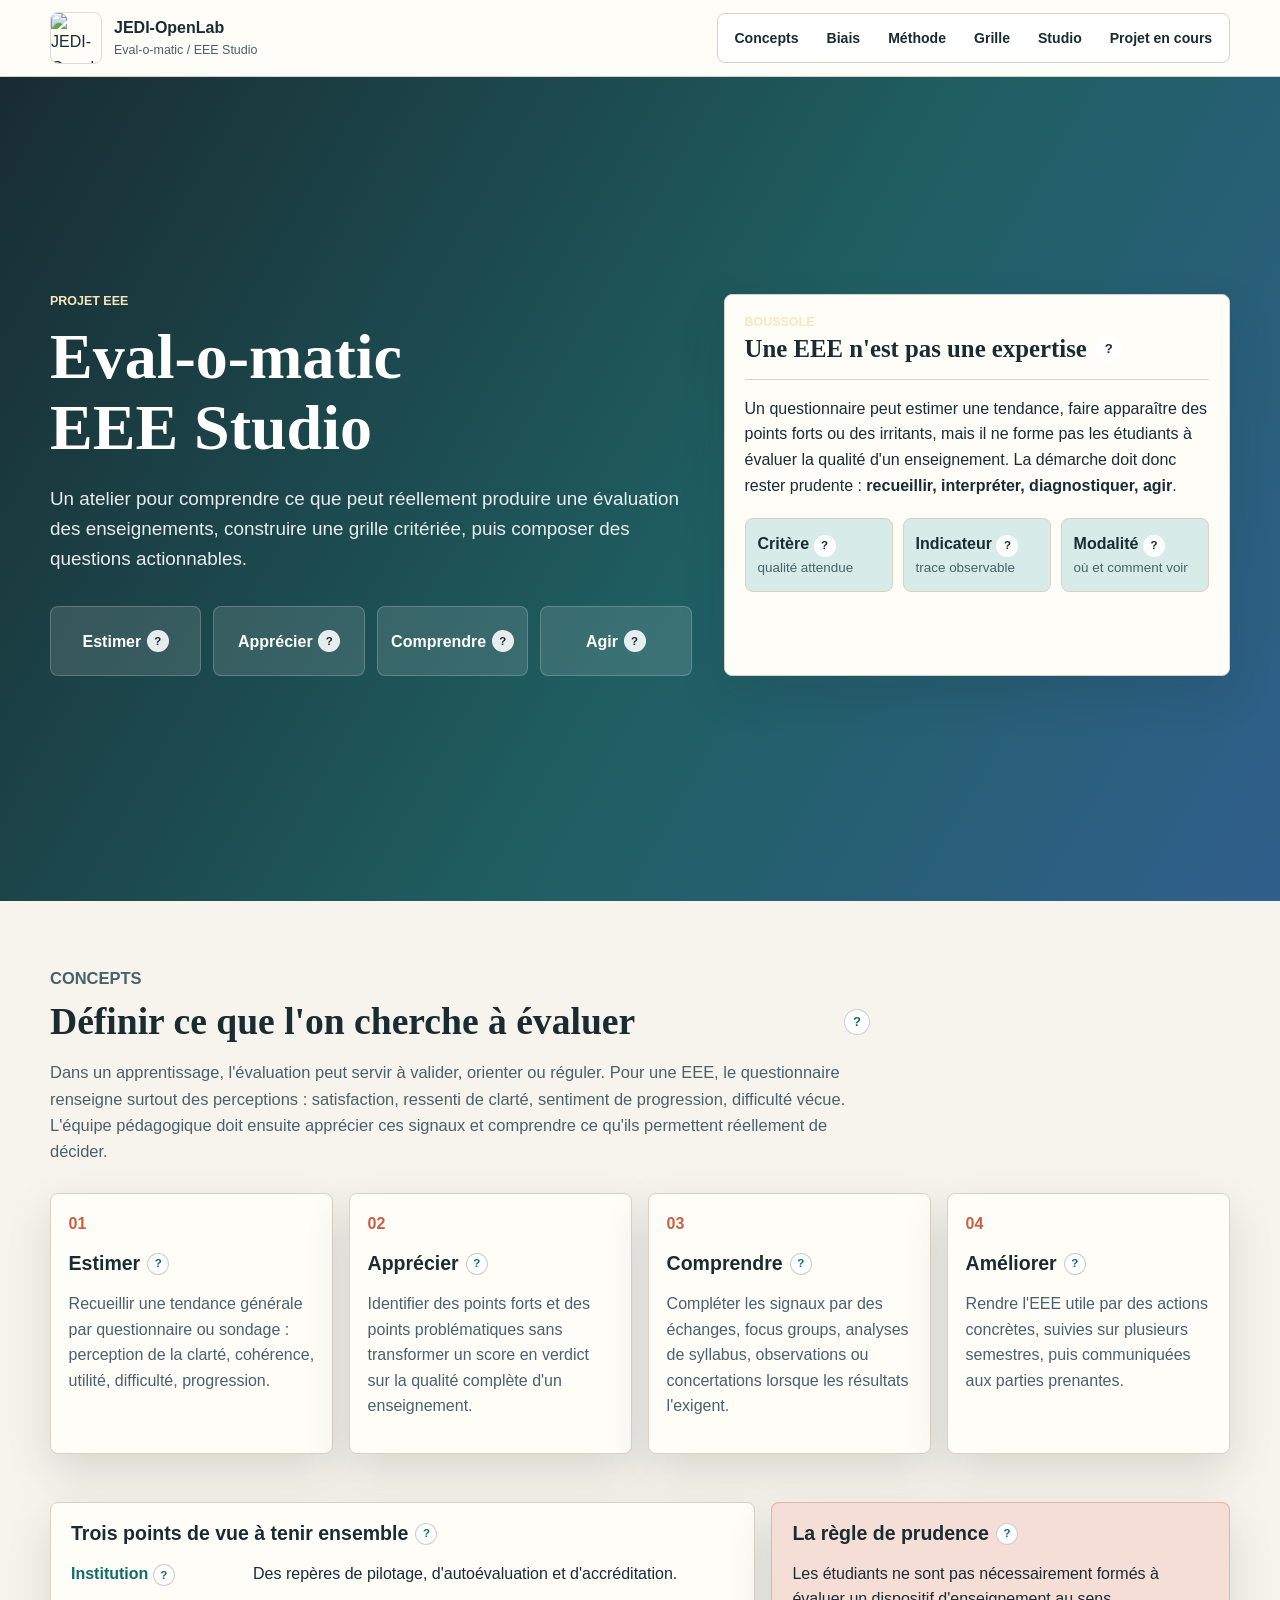
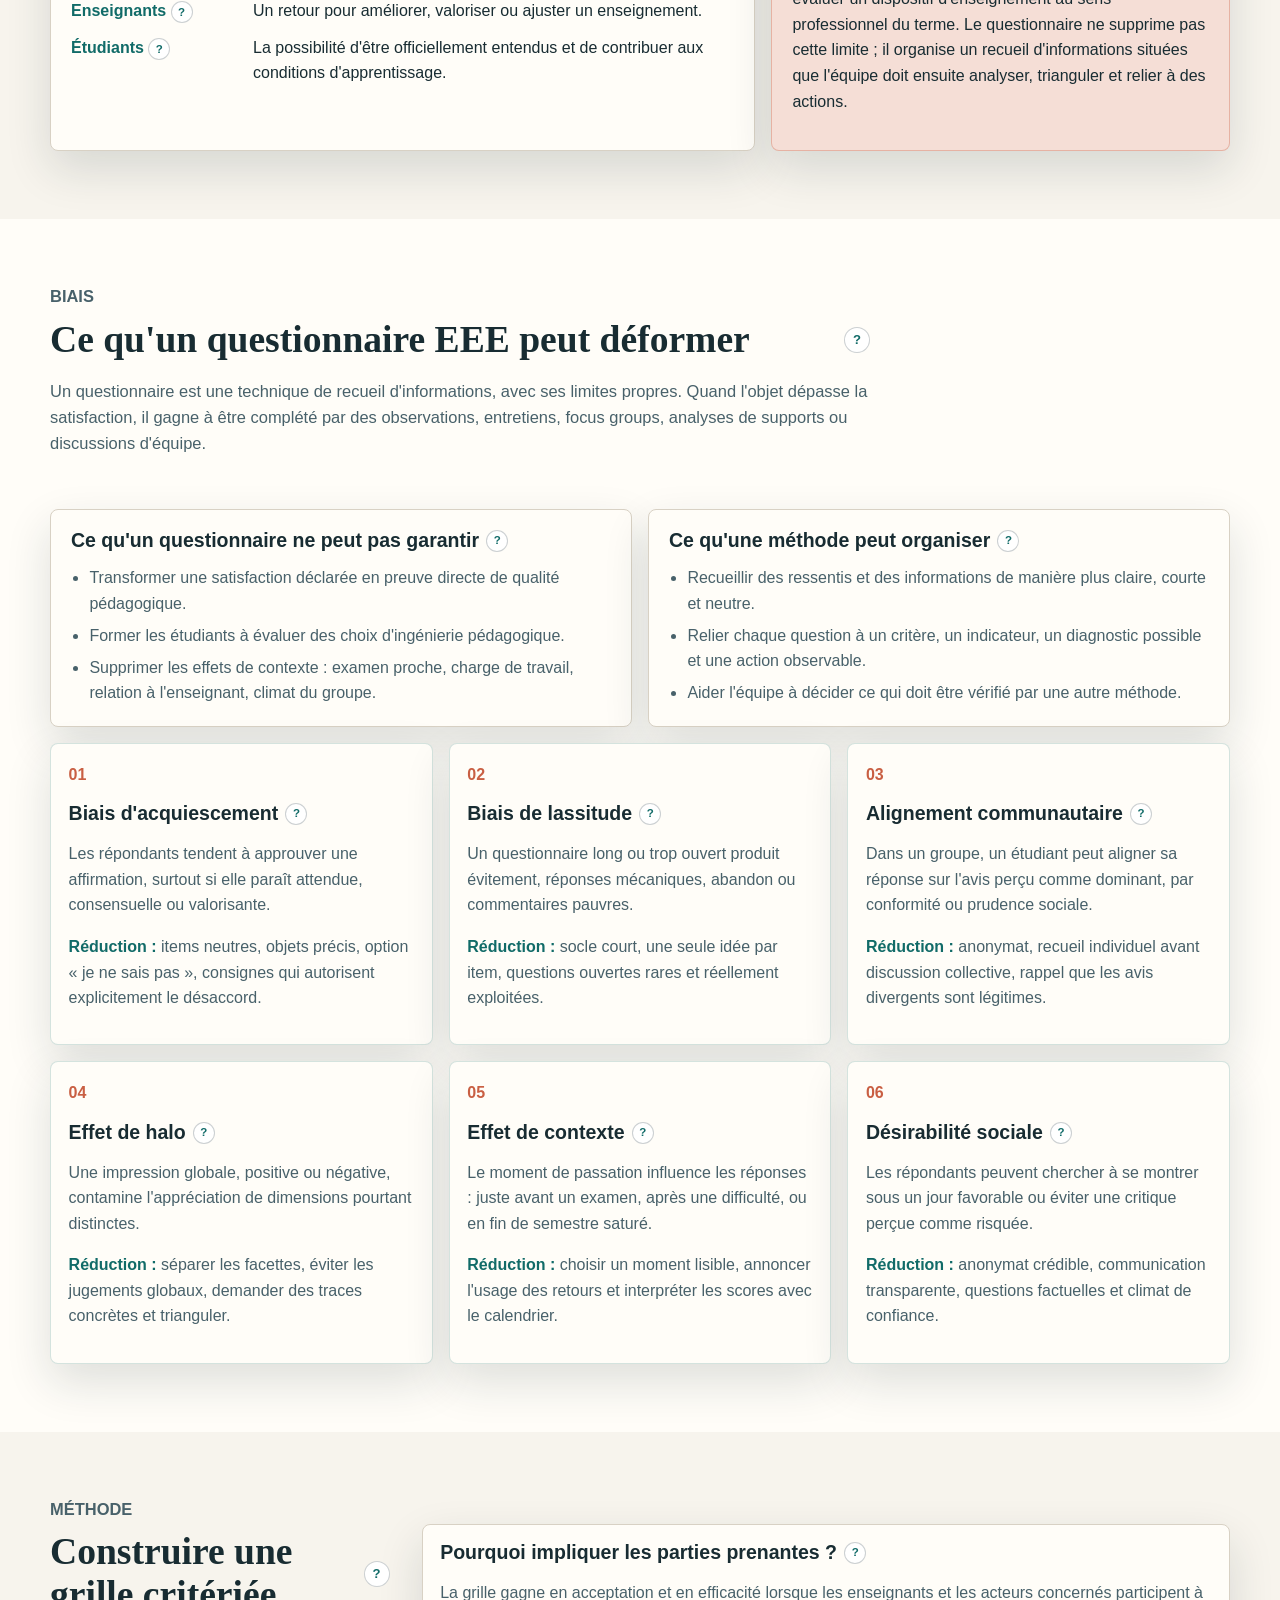
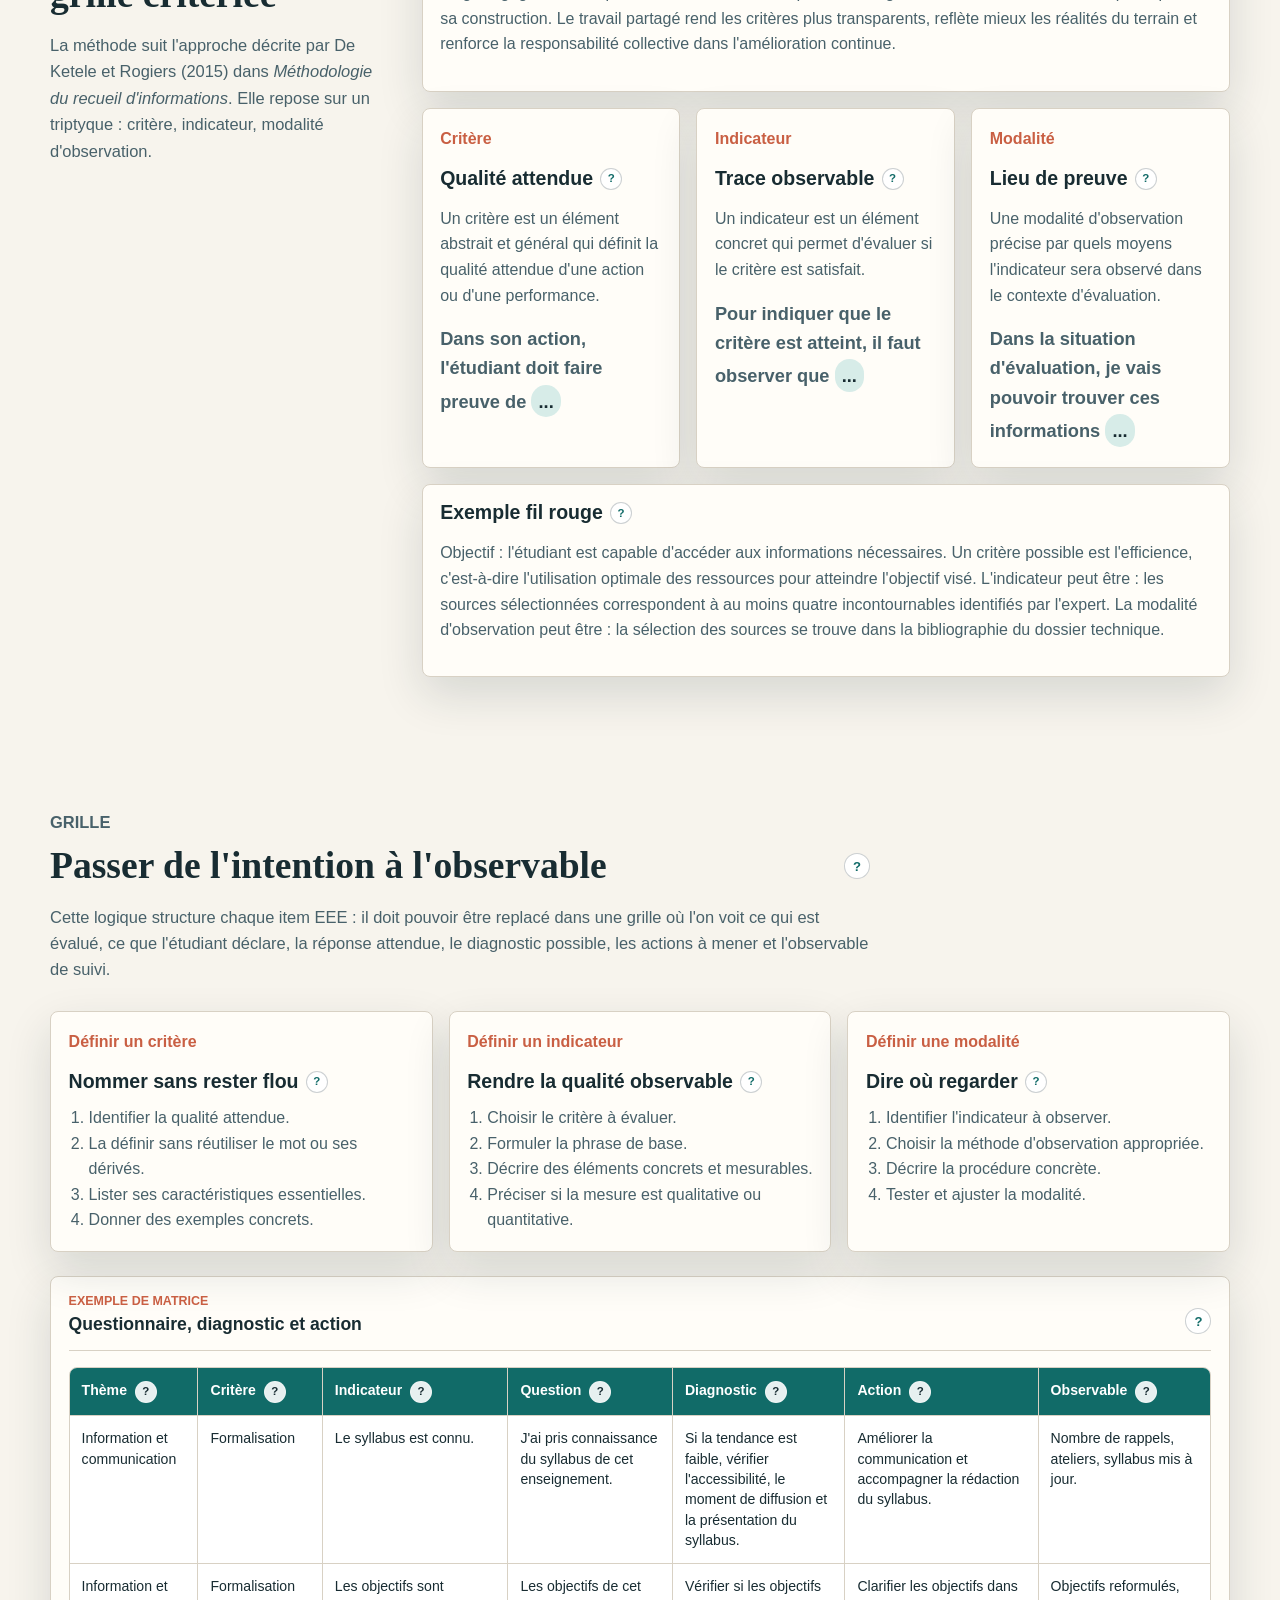
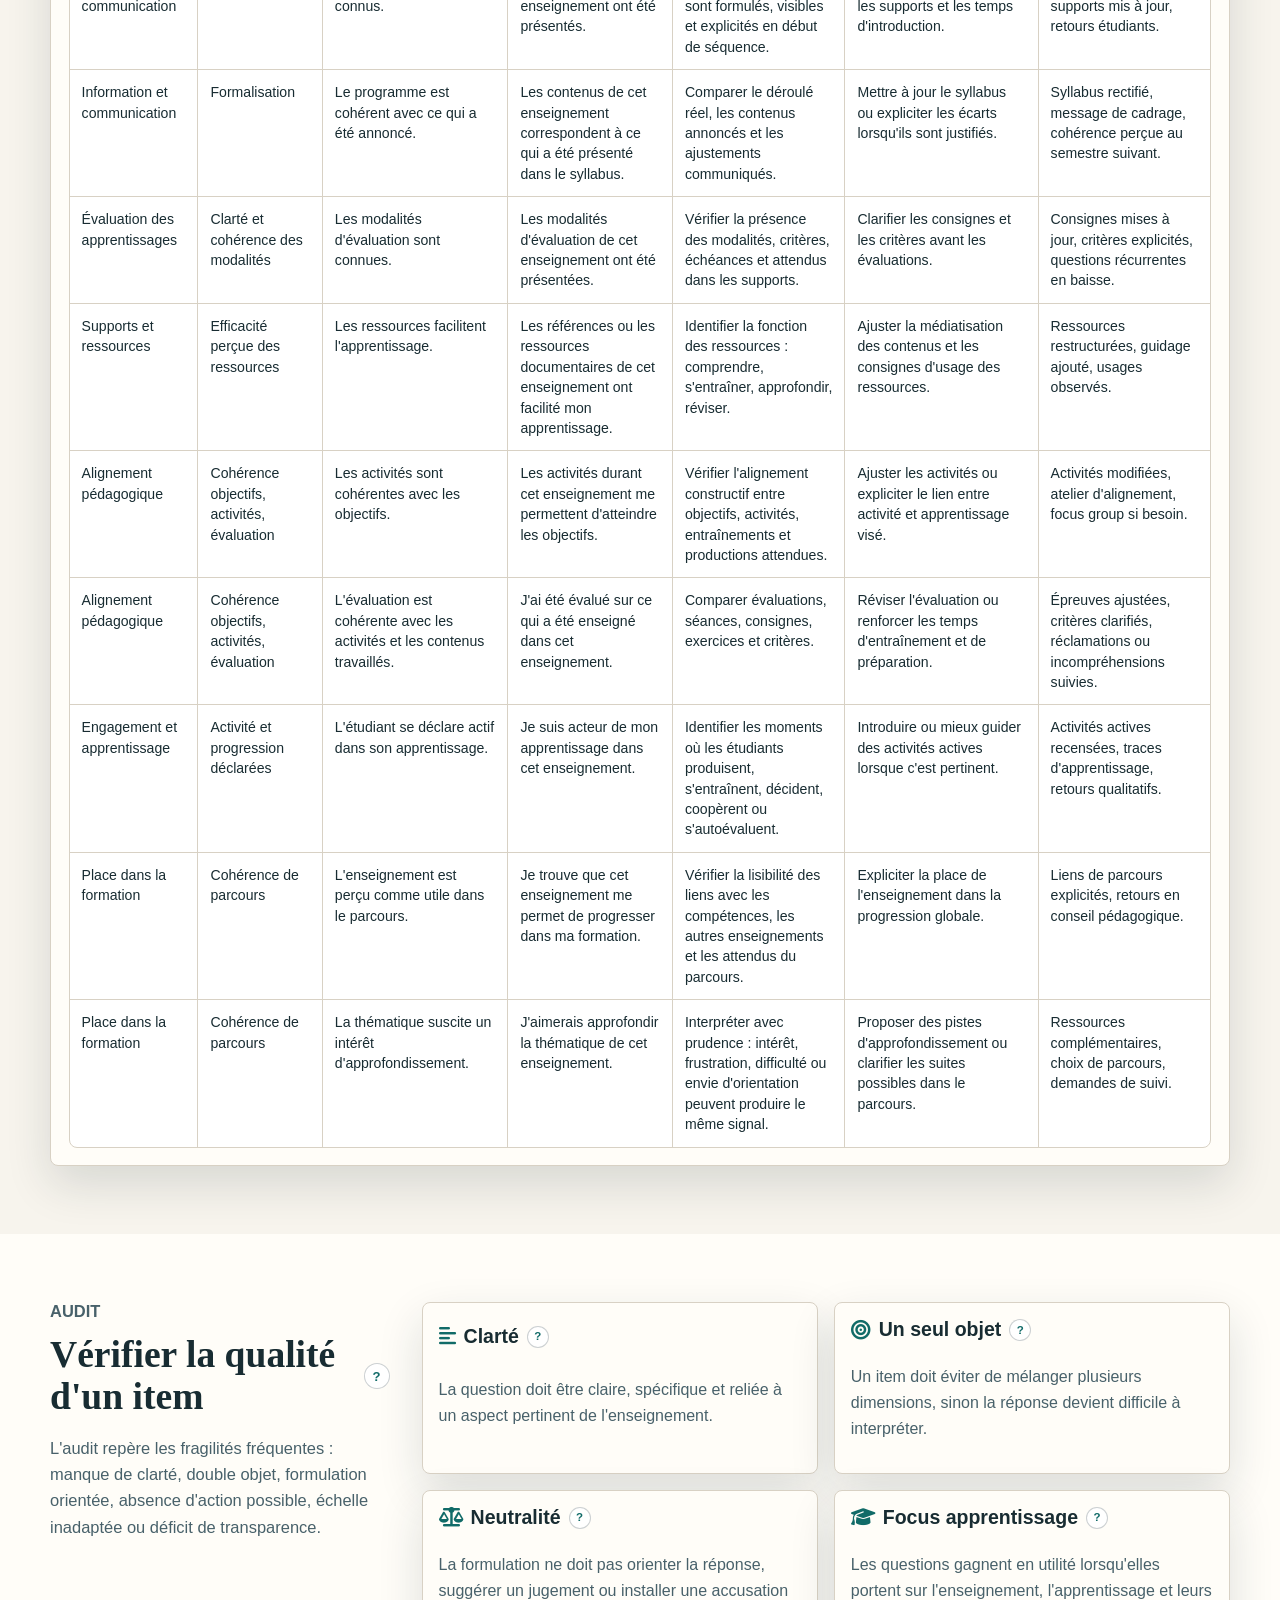
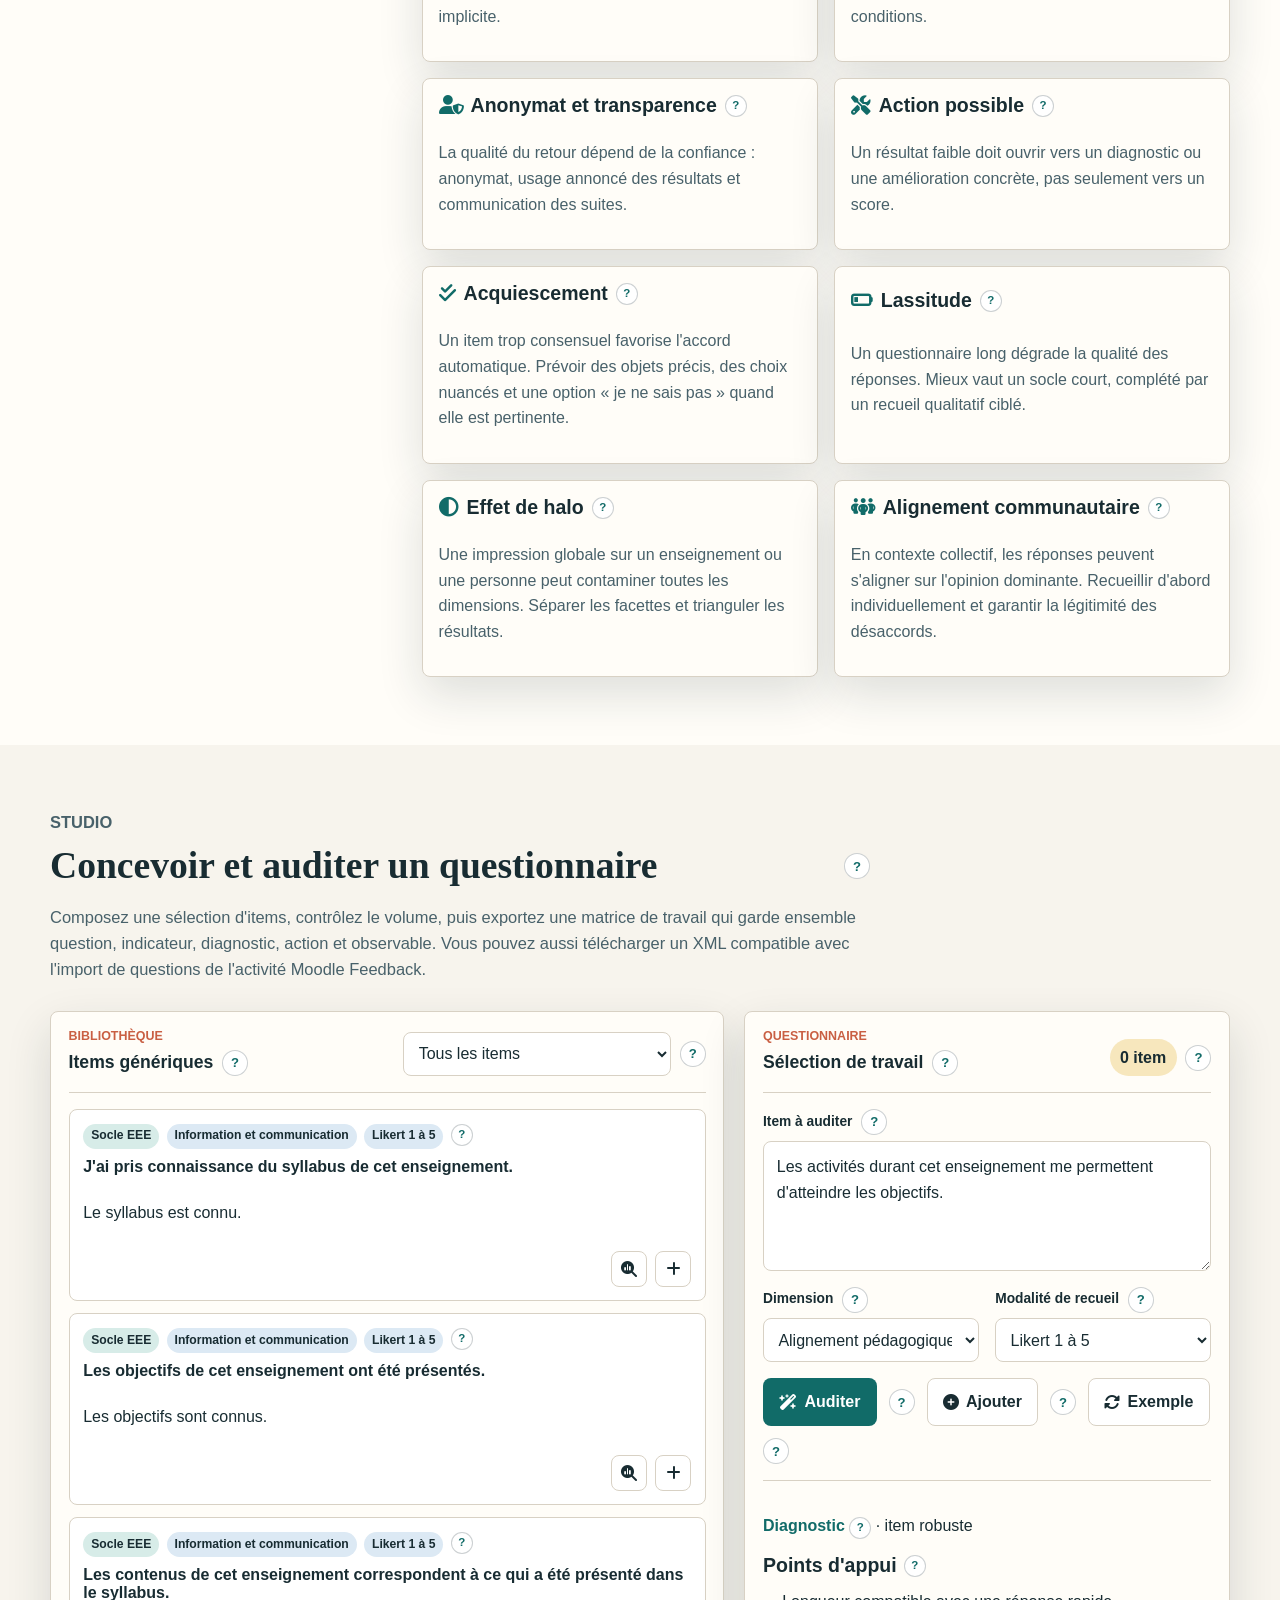
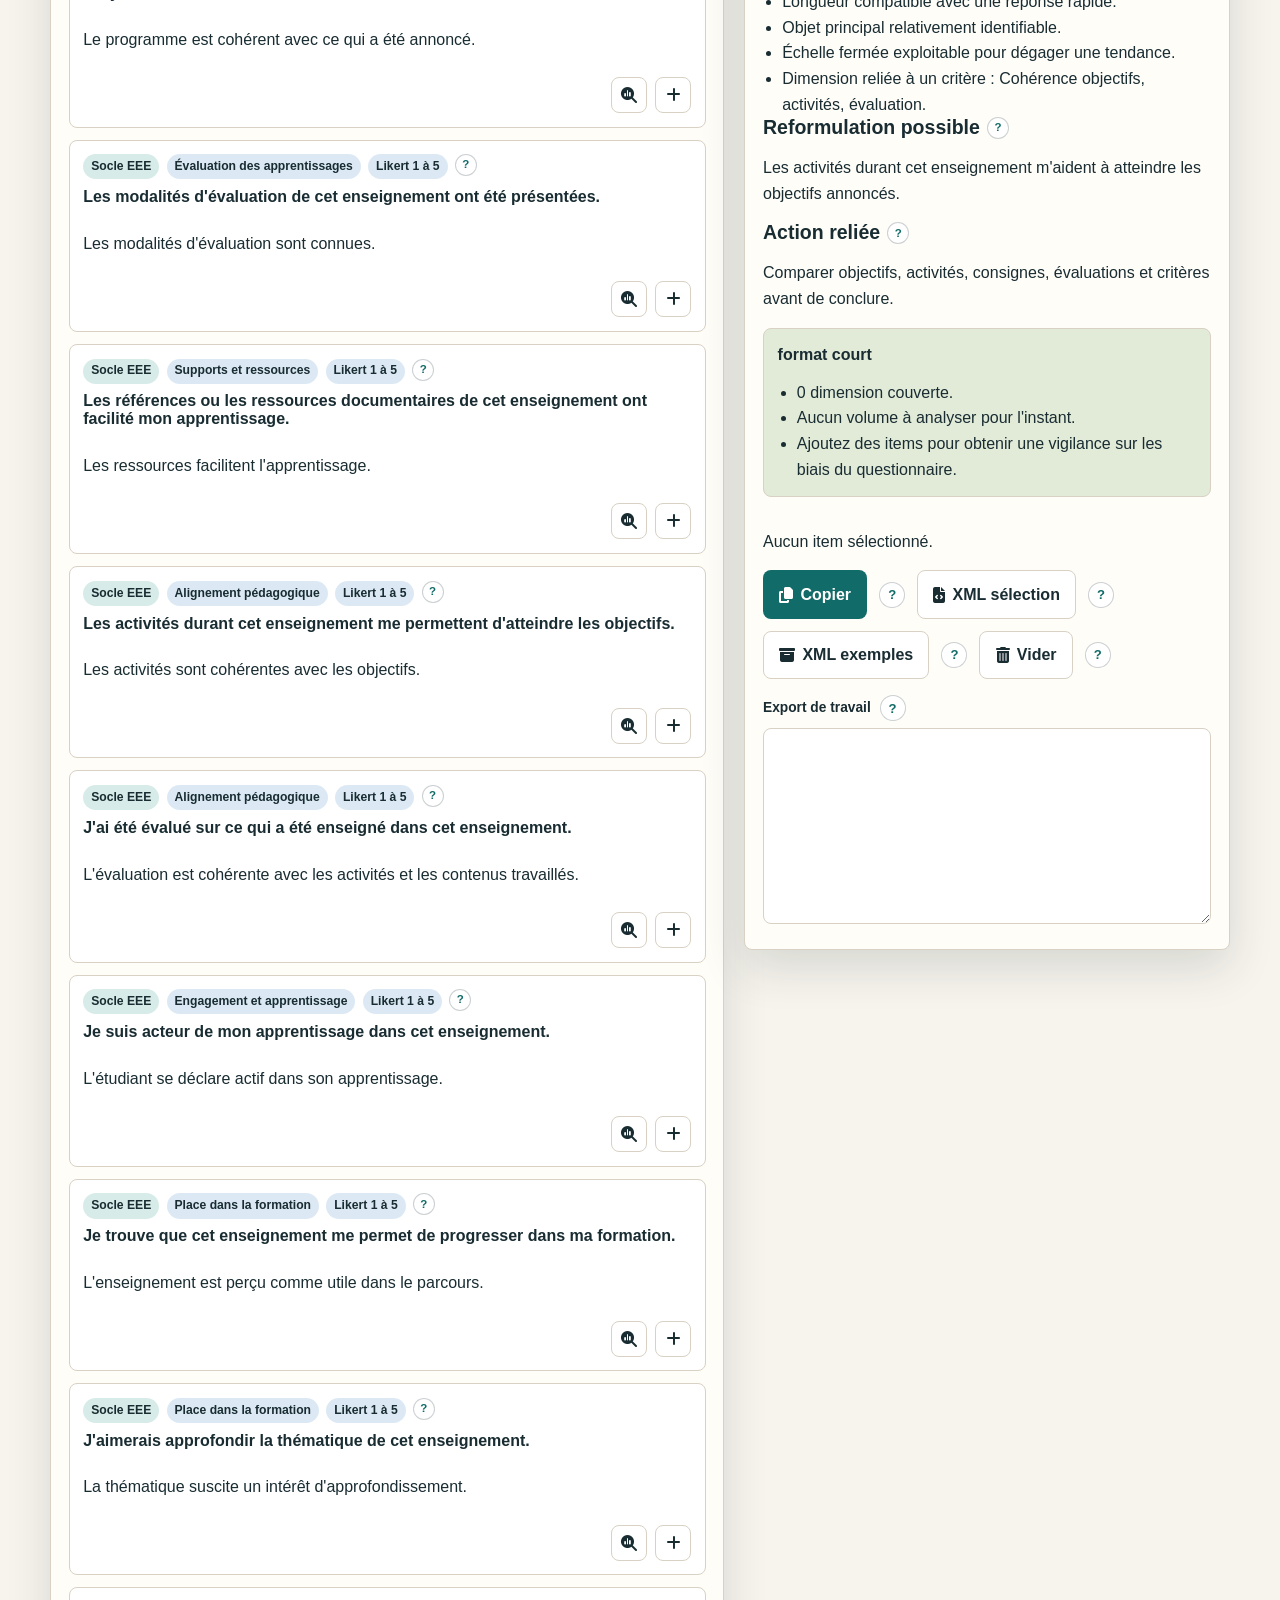
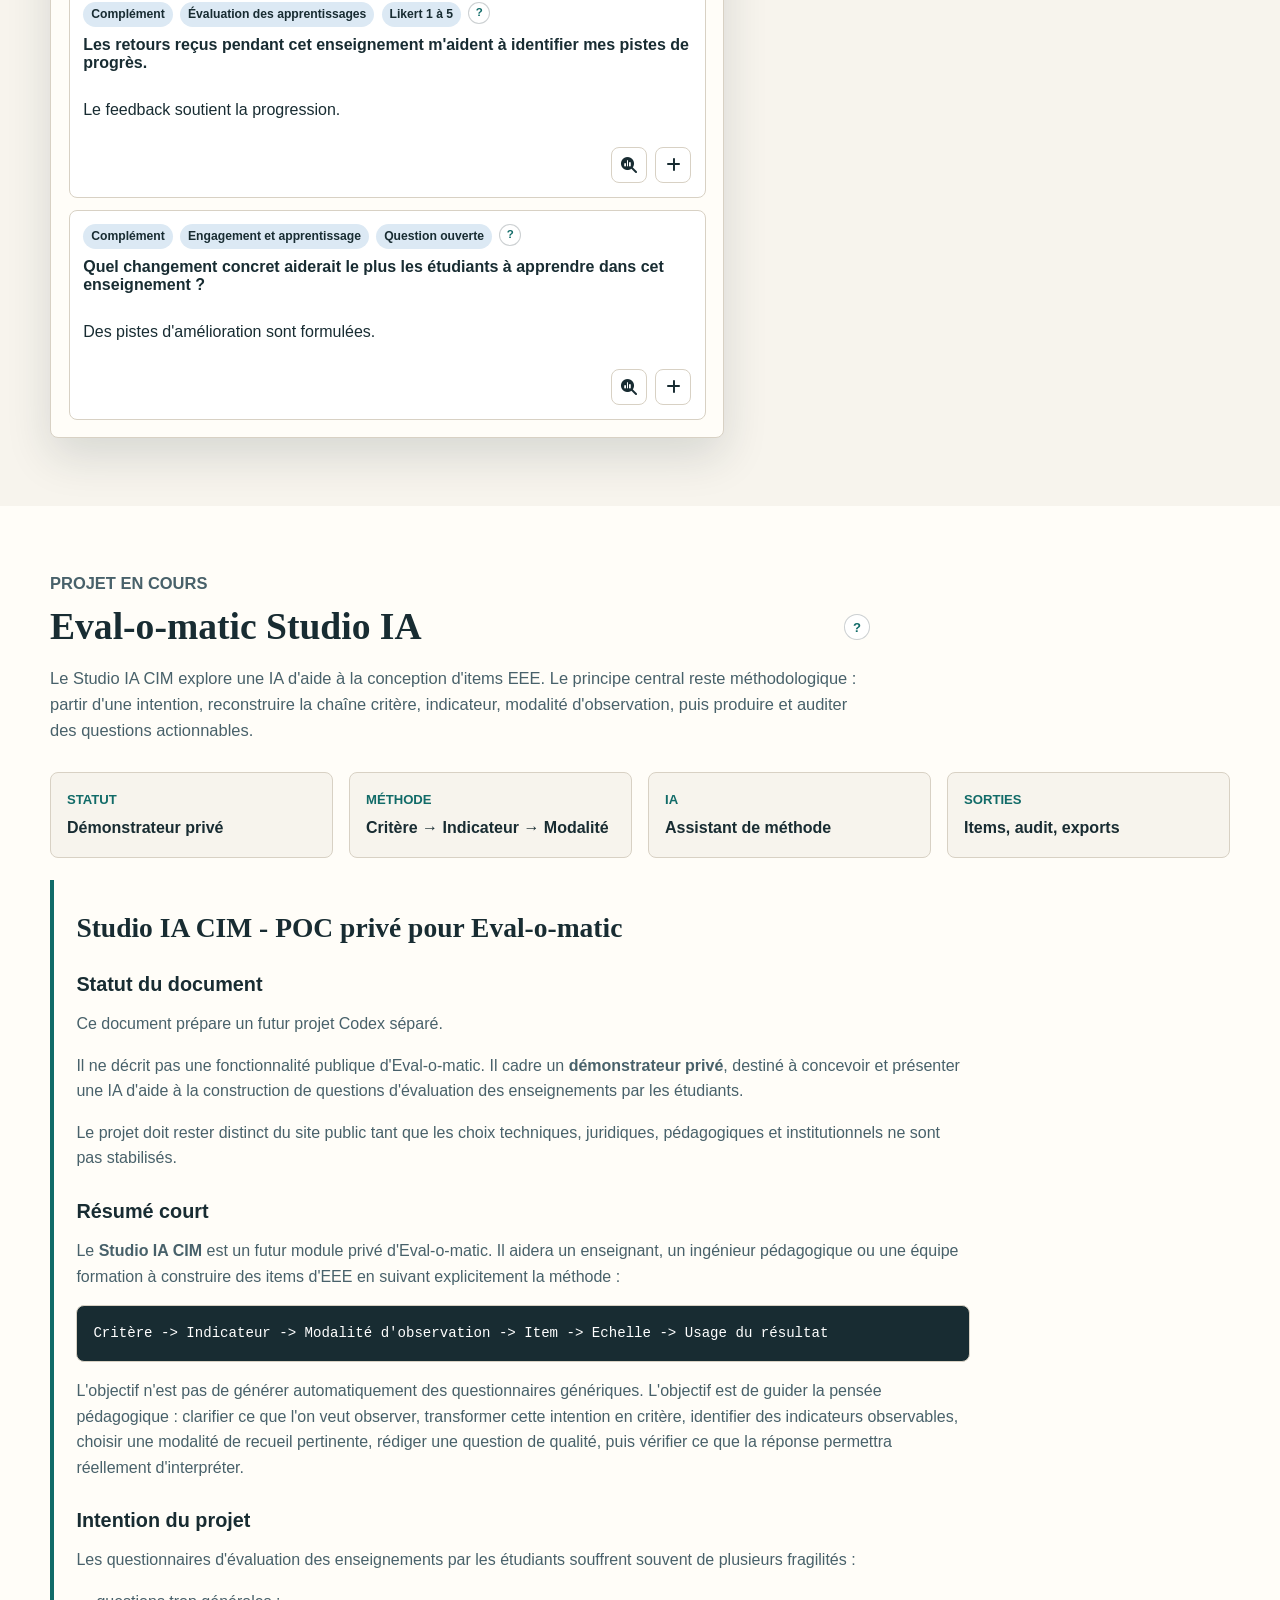
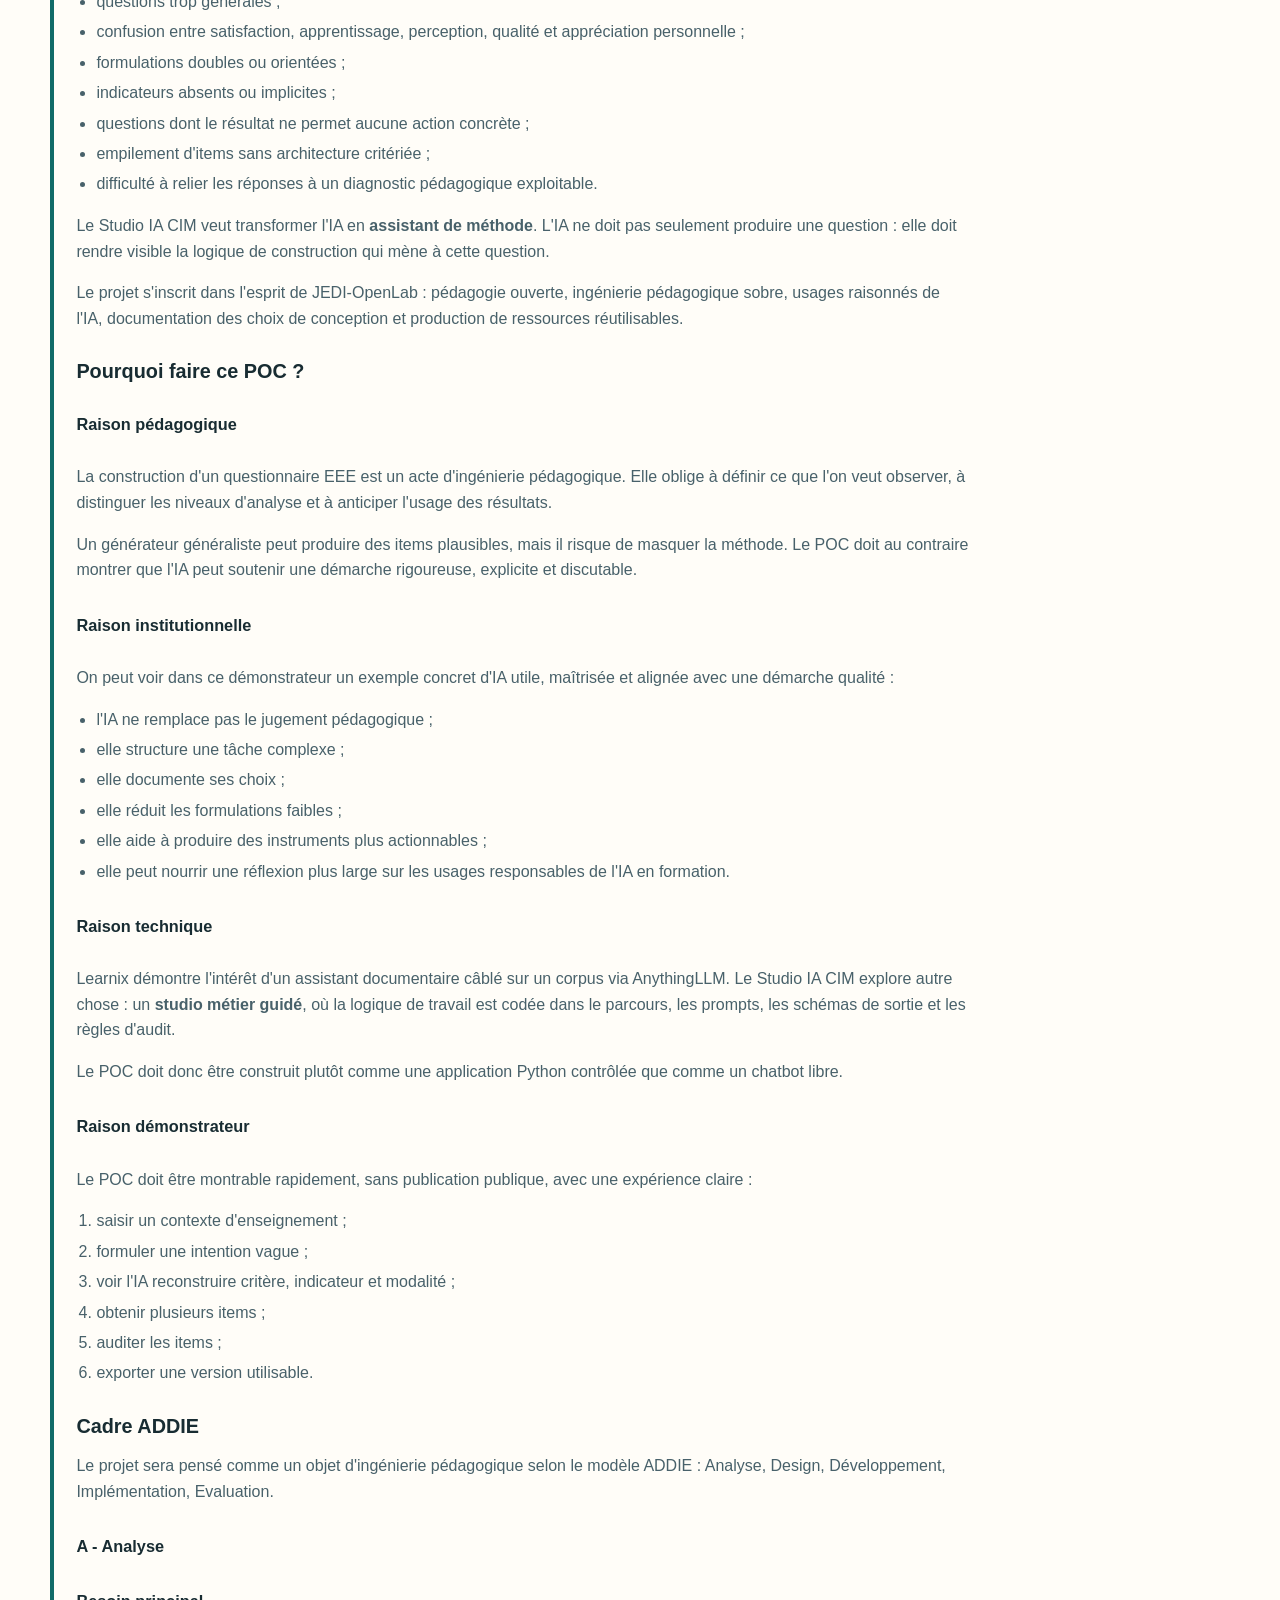
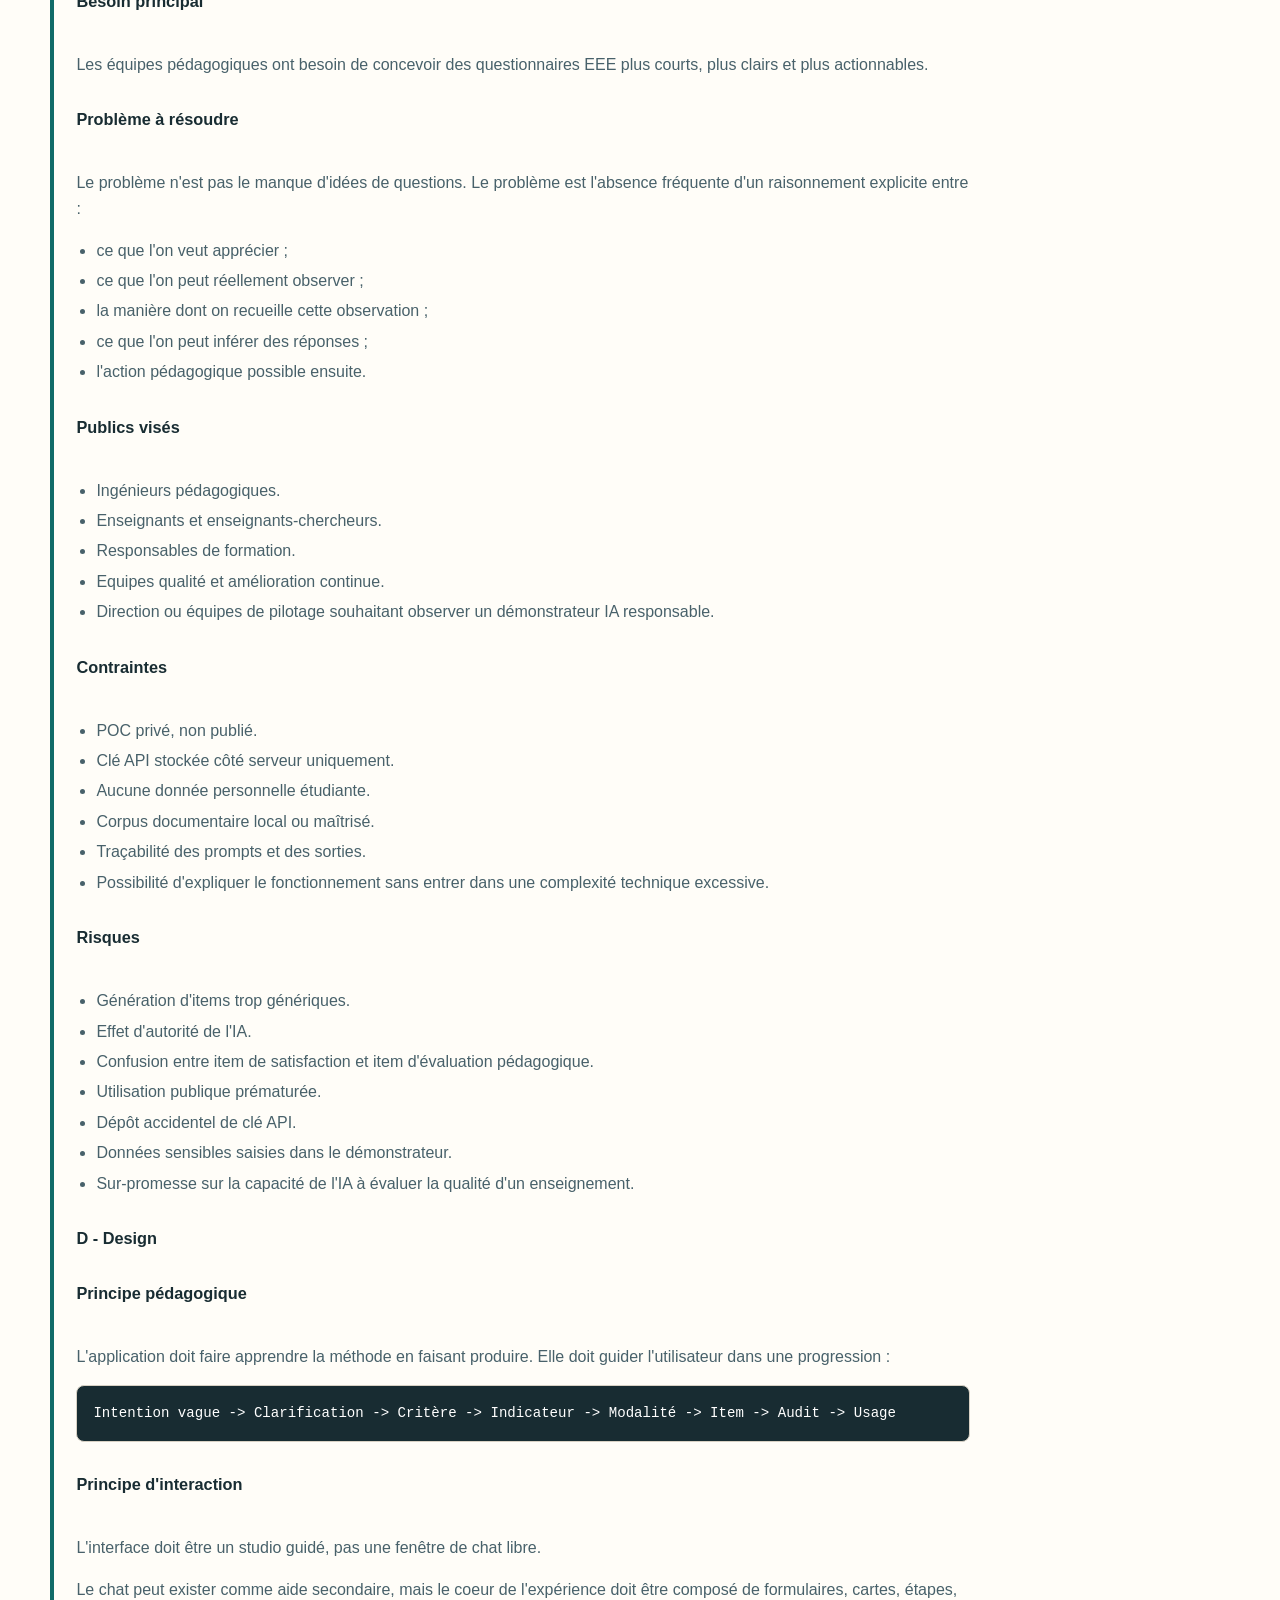
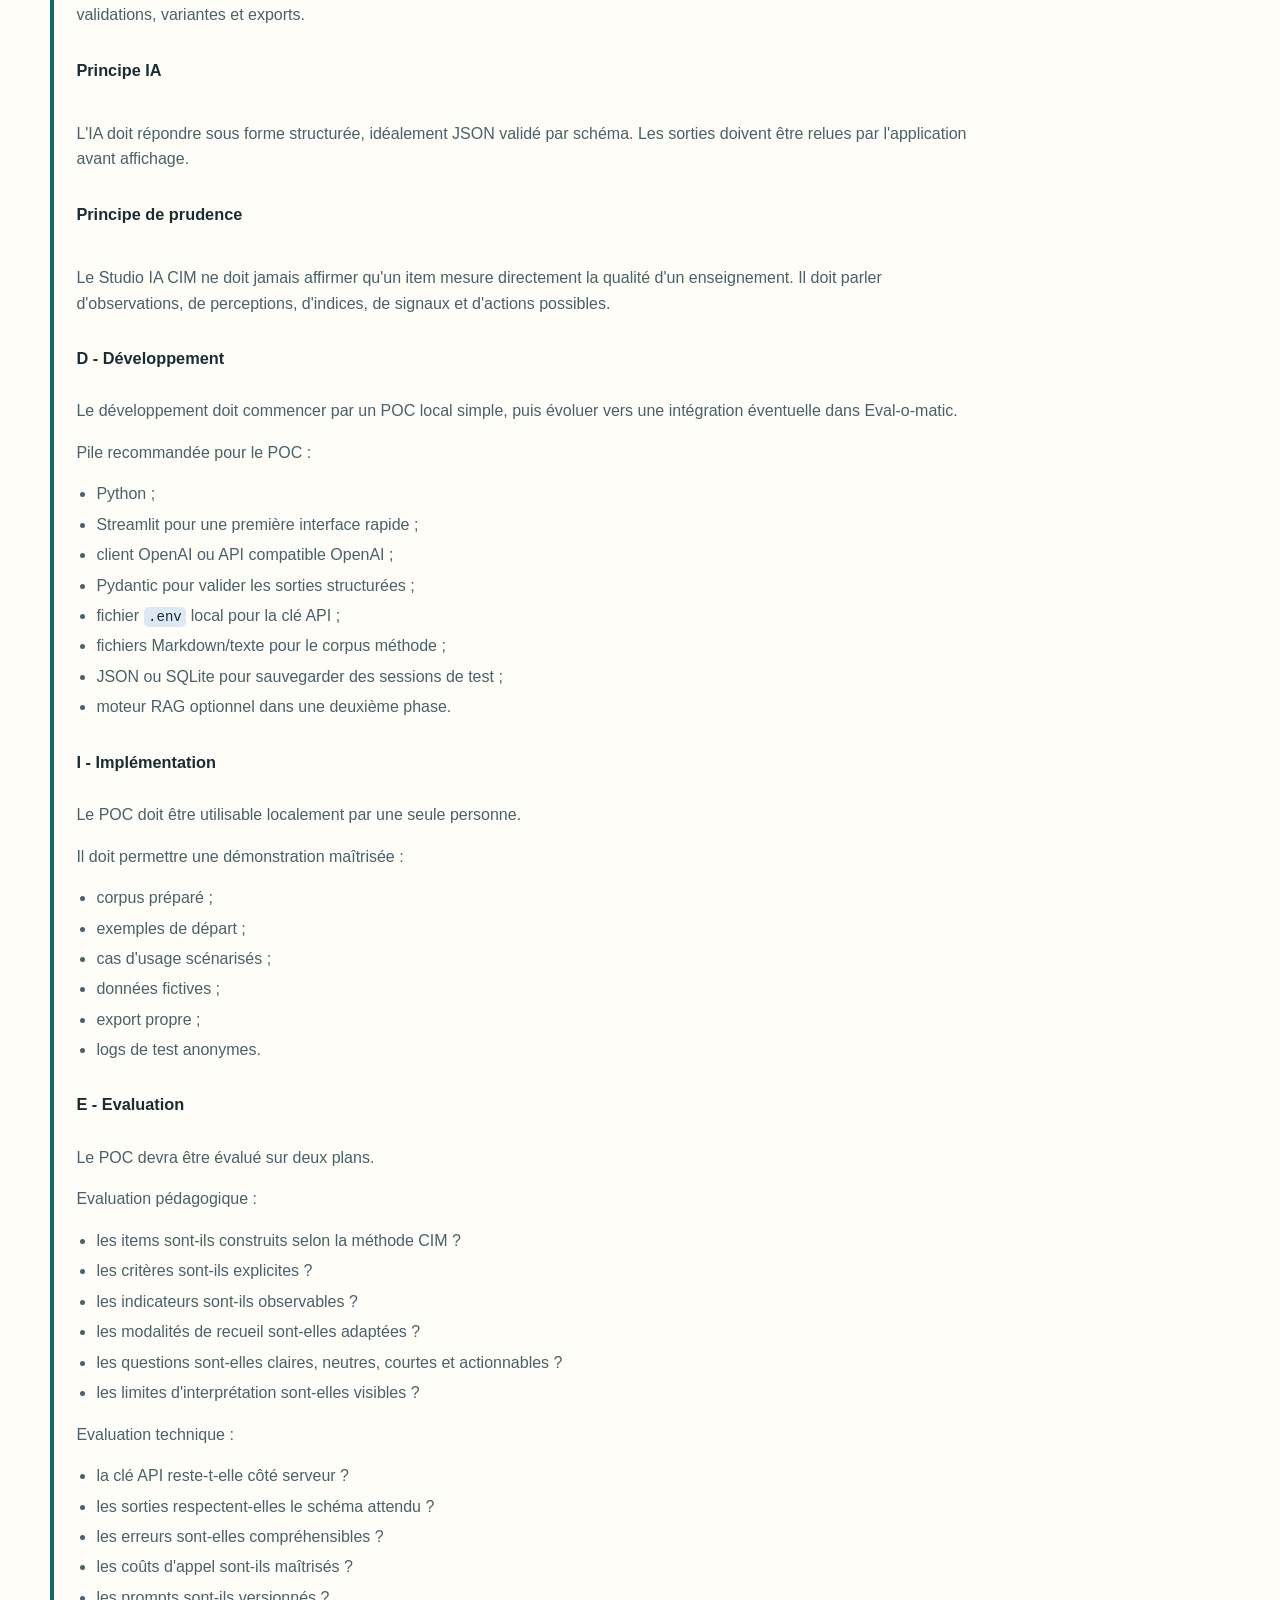
==== commit f9857c44: "Add files via upload" ====
--- a/index.html
+++ b/index.html
@@ -3,495 +3,14 @@
   <head>
     <meta charset="utf-8">
     <meta name="viewport" content="width=device-width, initial-scale=1">
-    <title>Eval-o-matic / EEE Studio | JEDI-OpenLab</title>
-    <meta name="description" content="Webapp JEDI-OpenLab pour concevoir, auditer et améliorer des questionnaires d'évaluation des enseignements par les étudiants.">
-    <meta property="og:title" content="Eval-o-matic / EEE Studio | JEDI-OpenLab">
-    <meta property="og:description" content="Concepts, biais, méthode critériée et studio de conception pour questionnaires EEE.">
-    <meta property="og:type" content="website">
-    <meta property="og:site_name" content="JEDI-OpenLab">
-    <link rel="icon" type="image/png" sizes="32x32" href="https://jedi-openlab.github.io/jedi/PIX/favicon-32.png">
-    <link rel="apple-touch-icon" href="https://jedi-openlab.github.io/jedi/PIX/favicon-180.png">
-    <link rel="stylesheet" href="https://cdn.jsdelivr.net/npm/@fortawesome/fontawesome-free@6.5.2/css/all.min.css">
-    <link rel="stylesheet" href="assets/styles.css?v=2026-05-23.8">
+    <meta http-equiv="refresh" content="0; url=site/index.html">
+    <link rel="canonical" href="site/index.html">
+    <title>Eval-o-matic | Redirection</title>
   </head>
   <body>
-    <a class="skip-link" href="#contenu">Aller au contenu</a>
-
-    <header class="app-header">
-      <div class="shell header-grid">
-        <a class="brand" href="https://jedi-openlab.github.io/jedi/" aria-label="Retour à JEDI-OpenLab">
-          <img src="https://jedi-openlab.github.io/jedi/PIX/jedi-openlab.png" alt="JEDI-OpenLab" width="52" height="52">
-          <span>
-            <strong>JEDI-OpenLab</strong>
-            <small>Eval-o-matic / EEE Studio</small>
-          </span>
-        </a>
-        <nav class="top-nav" aria-label="Navigation principale">
-          <a href="#concepts">Concepts</a>
-          <a href="#biais">Biais</a>
-          <a href="#methode">Méthode</a>
-          <a href="#grille">Grille</a>
-          <a href="#studio">Studio</a>
-        </nav>
-      </div>
-    </header>
-
-    <main id="contenu">
-      <section class="workbench" aria-labelledby="titre-app">
-        <div class="shell workbench-grid">
-          <div class="workbench-copy">
-            <p class="kicker">Projet EEE</p>
-            <h1 id="titre-app">Eval-o-matic<br><span>EEE Studio</span></h1>
-            <p class="lead">
-              Un atelier pour comprendre ce que peut réellement produire une évaluation des enseignements,
-              construire une grille critériée, puis composer des questions actionnables.
-            </p>
-            <div class="proof-strip" aria-label="Repères de conception">
-              <span>Estimer <button class="help-button mini" type="button" aria-label="Aide : estimer" data-help-title="Estimer" data-help-body="Estimer consiste à dégager une tendance déclarée. On ne conclut pas encore sur la cause ni sur la qualité complète de l'enseignement.">?</button></span>
-              <span>Apprécier <button class="help-button mini" type="button" aria-label="Aide : apprécier" data-help-title="Apprécier" data-help-body="Apprécier revient à repérer des points d'appui et des points de vigilance, sans réduire l'enseignement à un score.">?</button></span>
-              <span>Comprendre <button class="help-button mini" type="button" aria-label="Aide : comprendre" data-help-title="Comprendre" data-help-body="Comprendre suppose de compléter le questionnaire par des échanges, des traces ou des observations lorsque le signal est ambigu.">?</button></span>
-              <span>Agir <button class="help-button mini" type="button" aria-label="Aide : agir" data-help-title="Agir" data-help-body="Agir signifie relier le recueil à une décision concrète, observable et suivie dans le temps.">?</button></span>
-            </div>
-          </div>
-
-          <aside class="audit-panel hero-card" aria-labelledby="boussole-titre">
-            <div class="panel-heading">
-              <div>
-                <p class="kicker">Boussole</p>
-                <div class="heading-with-help">
-                  <h2 id="boussole-titre">Une EEE n'est pas une expertise</h2>
-                  <button class="help-button" type="button" aria-label="Aide : EEE" data-help-title="Évaluation des enseignements" data-help-body="L'EEE recueille d'abord des perceptions, des ressentis et de la satisfaction. Elle devient utile lorsque l'équipe transforme ces signaux en diagnostic pédagogique prudent.">?</button>
-                </div>
-              </div>
-            </div>
-            <p>
-              Un questionnaire peut estimer une tendance, faire apparaître des points forts ou des irritants,
-              mais il ne forme pas les étudiants à évaluer la qualité d'un enseignement. La démarche doit donc
-              rester prudente : <strong>recueillir, interpréter, diagnostiquer, agir</strong>.
-            </p>
-            <div class="mini-metric-grid">
-              <div><strong>Critère <button class="help-button mini" type="button" aria-label="Aide : critère" data-help-title="Critère" data-help-body="Le critère nomme une qualité attendue, par exemple la cohérence, la clarté ou l'efficience. Il reste abstrait tant qu'il n'est pas associé à des indicateurs.">?</button></strong><span>qualité attendue</span></div>
-              <div><strong>Indicateur <button class="help-button mini" type="button" aria-label="Aide : indicateur" data-help-title="Indicateur" data-help-body="L'indicateur rend le critère observable. Il précise ce que l'on doit pouvoir constater pour dire qu'un critère semble atteint.">?</button></strong><span>trace observable</span></div>
-              <div><strong>Modalité <button class="help-button mini" type="button" aria-label="Aide : modalité" data-help-title="Modalité d'observation" data-help-body="La modalité dit où et comment l'indicateur sera observé : questionnaire, trace écrite, focus group, analyse de support ou observation.">?</button></strong><span>où et comment voir</span></div>
-            </div>
-          </aside>
-        </div>
-      </section>
-
-      <section id="concepts" class="section-band">
-        <div class="shell">
-          <div class="section-heading">
-            <p class="kicker">Concepts</p>
-            <div class="heading-with-help">
-              <h2>Définir ce que l'on cherche à évaluer</h2>
-              <button class="help-button" type="button" aria-label="Aide : concepts EEE" data-help-title="Avant le questionnaire" data-help-body="Le premier risque est de rédiger des questions avant de savoir quelle décision elles devront éclairer. Les concepts servent ici à cadrer l'intention.">?</button>
-            </div>
-            <p>
-              Dans un apprentissage, l'évaluation peut servir à valider, orienter ou réguler. Pour une EEE,
-              le questionnaire renseigne surtout des perceptions : satisfaction, ressenti de clarté, sentiment
-              de progression, difficulté vécue. L'équipe pédagogique doit ensuite apprécier ces signaux et
-              comprendre ce qu'ils permettent réellement de décider.
-            </p>
-          </div>
-
-          <div class="principle-grid">
-            <article class="info-card">
-              <span class="card-index">01</span>
-              <h3 class="card-title-help">Estimer <button class="help-button mini" type="button" aria-label="Aide : estimer une perception" data-help-title="Estimer une perception" data-help-body="Une estimation par questionnaire donne une tendance statistique ou descriptive. Elle doit être lue avec le taux de réponse, le contexte et la formulation des items.">?</button></h3>
-              <p>Recueillir une tendance générale par questionnaire ou sondage : perception de la clarté, cohérence, utilité, difficulté, progression.</p>
-            </article>
-            <article class="info-card">
-              <span class="card-index">02</span>
-              <h3 class="card-title-help">Apprécier <button class="help-button mini" type="button" aria-label="Aide : apprécier un signal" data-help-title="Apprécier un signal" data-help-body="Apprécier signifie qualifier le signal : fort, faible, stable, surprenant, isolé ou récurrent. Cela prépare l'enquête pédagogique.">?</button></h3>
-              <p>Identifier des points forts et des points problématiques sans transformer un score en verdict sur la qualité complète d'un enseignement.</p>
-            </article>
-            <article class="info-card">
-              <span class="card-index">03</span>
-              <h3 class="card-title-help">Comprendre <button class="help-button mini" type="button" aria-label="Aide : comprendre un résultat" data-help-title="Comprendre un résultat" data-help-body="Un score ne donne pas la cause. Comprendre demande souvent de comparer avec le syllabus, les activités, les évaluations ou des retours qualitatifs.">?</button></h3>
-              <p>Compléter les signaux par des échanges, focus groups, analyses de syllabus, observations ou concertations lorsque les résultats l'exigent.</p>
-            </article>
-            <article class="info-card">
-              <span class="card-index">04</span>
-              <h3 class="card-title-help">Améliorer <button class="help-button mini" type="button" aria-label="Aide : améliorer" data-help-title="Améliorer" data-help-body="L'amélioration suppose une action réaliste, communiquée aux étudiants et suivie par un observable au semestre suivant.">?</button></h3>
-              <p>Rendre l'EEE utile par des actions concrètes, suivies sur plusieurs semestres, puis communiquées aux parties prenantes.</p>
-            </article>
-          </div>
-
-          <div class="concept-layout">
-            <article class="wide-note">
-              <h3 class="card-title-help">Trois points de vue à tenir ensemble <button class="help-button mini" type="button" aria-label="Aide : parties prenantes" data-help-title="Parties prenantes" data-help-body="Institution, enseignants et étudiants n'attendent pas exactement la même chose d'une EEE. Les expliciter évite de construire un questionnaire qui satisfait un acteur et déçoit les autres.">?</button></h3>
-              <div class="definition-list">
-                <p><strong>Institution <button class="help-button mini" type="button" aria-label="Aide : institution" data-help-title="Point de vue institutionnel" data-help-body="L'institution cherche souvent des signaux de pilotage, de qualité, de conformité ou d'accréditation. Ce besoin peut entrer en tension avec les besoins de diagnostic fin.">?</button></strong><span>Des repères de pilotage, d'autoévaluation et d'accréditation.</span></p>
-                <p><strong>Enseignants <button class="help-button mini" type="button" aria-label="Aide : enseignants" data-help-title="Point de vue enseignant" data-help-body="L'enseignant a besoin de retours interprétables et actionnables, pas d'un verdict global ou d'un classement implicite.">?</button></strong><span>Un retour pour améliorer, valoriser ou ajuster un enseignement.</span></p>
-                <p><strong>Étudiants <button class="help-button mini" type="button" aria-label="Aide : étudiants" data-help-title="Point de vue étudiant" data-help-body="Les étudiants peuvent témoigner de leur expérience d'apprentissage. Cela ne signifie pas qu'ils évaluent seuls la qualité pédagogique au sens expert.">?</button></strong><span>La possibilité d'être officiellement entendus et de contribuer aux conditions d'apprentissage.</span></p>
-              </div>
-            </article>
-            <article class="wide-note accent-note">
-              <h3 class="card-title-help">La règle de prudence <button class="help-button mini" type="button" aria-label="Aide : règle de prudence" data-help-title="Règle de prudence" data-help-body="La prudence ne consiste pas à minimiser les retours étudiants. Elle consiste à les prendre au sérieux sans leur faire dire plus que ce qu'ils peuvent établir.">?</button></h3>
-              <p>
-                Les étudiants ne sont pas nécessairement formés à évaluer un dispositif d'enseignement au sens
-                professionnel du terme. Le questionnaire ne supprime pas cette limite ; il organise un recueil
-                d'informations situées que l'équipe doit ensuite analyser, trianguler et relier à des actions.
-              </p>
-            </article>
-          </div>
-        </div>
-      </section>
-
-      <section id="biais" class="section-band pale">
-        <div class="shell">
-          <div class="section-heading">
-            <p class="kicker">Biais</p>
-            <div class="heading-with-help">
-              <h2>Ce qu'un questionnaire EEE peut déformer</h2>
-              <button class="help-button" type="button" aria-label="Aide : biais EEE" data-help-title="Biais de recueil" data-help-body="La méthode ne promet pas une objectivité parfaite. Elle rend les biais visibles, réduit certains risques de formulation et invite à compléter le questionnaire par d'autres techniques.">?</button>
-            </div>
-            <p>
-              Un questionnaire est une technique de recueil d'informations,
-              avec ses limites propres. Quand l'objet dépasse la satisfaction, il gagne à être complété par des
-              observations, entretiens, focus groups, analyses de supports ou discussions d'équipe.
-            </p>
-          </div>
-
-          <div class="limit-grid">
-            <article class="wide-note">
-              <h3 class="card-title-help">Ce qu'un questionnaire ne peut pas garantir <button class="help-button mini" type="button" aria-label="Aide : limites" data-help-title="Limites du questionnaire" data-help-body="Un questionnaire bien construit réduit certains biais de formulation, mais il ne transforme pas une déclaration de satisfaction en preuve causale.">?</button></h3>
-              <ul class="clean-list">
-                <li>Transformer une satisfaction déclarée en preuve directe de qualité pédagogique.</li>
-                <li>Former les étudiants à évaluer des choix d'ingénierie pédagogique.</li>
-                <li>Supprimer les effets de contexte : examen proche, charge de travail, relation à l'enseignant, climat du groupe.</li>
-              </ul>
-            </article>
-            <article class="wide-note">
-              <h3 class="card-title-help">Ce qu'une méthode peut organiser <button class="help-button mini" type="button" aria-label="Aide : apports de la méthode" data-help-title="Apports de la méthode" data-help-body="Une méthode de conception organise un recueil plus propre : questions courtes, critères explicites, diagnostics possibles et actions observables.">?</button></h3>
-              <ul class="clean-list">
-                <li>Recueillir des ressentis et des informations de manière plus claire, courte et neutre.</li>
-                <li>Relier chaque question à un critère, un indicateur, un diagnostic possible et une action observable.</li>
-                <li>Aider l'équipe à décider ce qui doit être vérifié par une autre méthode.</li>
-              </ul>
-            </article>
-          </div>
-
-          <div class="bias-grid" aria-label="Principaux biais à surveiller">
-            <article class="method-card bias-card">
-              <span class="card-index">01</span>
-              <h3 class="card-title-help">Biais d'acquiescement <button class="help-button mini" type="button" aria-label="Aide : biais d'acquiescement" data-help-title="Biais d'acquiescement" data-help-body="Ce biais apparaît lorsque les répondants approuvent par défaut. Il est accentué par les formulations consensuelles ou trop orientées.">?</button></h3>
-              <p>Les répondants tendent à approuver une affirmation, surtout si elle paraît attendue, consensuelle ou valorisante.</p>
-              <p><strong>Réduction :</strong> items neutres, objets précis, option « je ne sais pas », consignes qui autorisent explicitement le désaccord.</p>
-            </article>
-            <article class="method-card bias-card">
-              <span class="card-index">02</span>
-              <h3 class="card-title-help">Biais de lassitude <button class="help-button mini" type="button" aria-label="Aide : biais de lassitude" data-help-title="Biais de lassitude" data-help-body="Plus le questionnaire est long ou répétitif, plus les réponses deviennent automatiques, brèves ou absentes.">?</button></h3>
-              <p>Un questionnaire long ou trop ouvert produit évitement, réponses mécaniques, abandon ou commentaires pauvres.</p>
-              <p><strong>Réduction :</strong> socle court, une seule idée par item, questions ouvertes rares et réellement exploitées.</p>
-            </article>
-            <article class="method-card bias-card">
-              <span class="card-index">03</span>
-              <h3 class="card-title-help">Alignement communautaire <button class="help-button mini" type="button" aria-label="Aide : alignement communautaire" data-help-title="Alignement communautaire" data-help-body="Le groupe peut influencer la réponse individuelle. L'anonymat et le recueil individuel avant discussion réduisent ce risque.">?</button></h3>
-              <p>Dans un groupe, un étudiant peut aligner sa réponse sur l'avis perçu comme dominant, par conformité ou prudence sociale.</p>
-              <p><strong>Réduction :</strong> anonymat, recueil individuel avant discussion collective, rappel que les avis divergents sont légitimes.</p>
-            </article>
-            <article class="method-card bias-card">
-              <span class="card-index">04</span>
-              <h3 class="card-title-help">Effet de halo <button class="help-button mini" type="button" aria-label="Aide : effet de halo" data-help-title="Effet de halo" data-help-body="Une impression générale positive ou négative peut contaminer toutes les réponses. D'où l'intérêt de séparer les dimensions observées.">?</button></h3>
-              <p>Une impression globale, positive ou négative, contamine l'appréciation de dimensions pourtant distinctes.</p>
-              <p><strong>Réduction :</strong> séparer les facettes, éviter les jugements globaux, demander des traces concrètes et trianguler.</p>
-            </article>
-            <article class="method-card bias-card">
-              <span class="card-index">05</span>
-              <h3 class="card-title-help">Effet de contexte <button class="help-button mini" type="button" aria-label="Aide : effet de contexte" data-help-title="Effet de contexte" data-help-body="La proximité d'un examen, d'un conflit, d'une surcharge ou d'un événement récent peut déplacer fortement les réponses.">?</button></h3>
-              <p>Le moment de passation influence les réponses : juste avant un examen, après une difficulté, ou en fin de semestre saturé.</p>
-              <p><strong>Réduction :</strong> choisir un moment lisible, annoncer l'usage des retours et interpréter les scores avec le calendrier.</p>
-            </article>
-            <article class="method-card bias-card">
-              <span class="card-index">06</span>
-              <h3 class="card-title-help">Désirabilité sociale <button class="help-button mini" type="button" aria-label="Aide : désirabilité sociale" data-help-title="Désirabilité sociale" data-help-body="Un répondant peut vouloir donner une image favorable de lui-même ou éviter une critique perçue comme risquée.">?</button></h3>
-              <p>Les répondants peuvent chercher à se montrer sous un jour favorable ou éviter une critique perçue comme risquée.</p>
-              <p><strong>Réduction :</strong> anonymat crédible, communication transparente, questions factuelles et climat de confiance.</p>
-            </article>
-          </div>
-        </div>
-      </section>
-
-      <section id="methode" class="section-band">
-        <div class="shell split-layout">
-          <div class="section-heading sticky-heading">
-            <p class="kicker">Méthode</p>
-            <div class="heading-with-help">
-              <h2>Construire une grille critériée</h2>
-              <button class="help-button" type="button" aria-label="Aide : grille critériée" data-help-title="Grille critériée" data-help-body="La grille critériée oblige à expliciter ce qui est évalué, comment on l'observe, et quelle décision pourra être prise à partir du recueil.">?</button>
-            </div>
-            <p>
-              La méthode suit l'approche décrite par De Ketele et Rogiers (2015) dans
-              <em>Méthodologie du recueil d'informations</em>. Elle repose sur un triptyque :
-              critère, indicateur, modalité d'observation.
-            </p>
-          </div>
-
-          <div class="method-stack">
-            <article class="method-card">
-              <h3 class="card-title-help">Pourquoi impliquer les parties prenantes ? <button class="help-button mini" type="button" aria-label="Aide : co-construction" data-help-title="Co-construction" data-help-body="Co-construire la grille permet de rendre les critères plus acceptables, plus réalistes et plus proches des situations d'enseignement.">?</button></h3>
-              <p>
-                La grille gagne en acceptation et en efficacité lorsque les enseignants et les acteurs concernés
-                participent à sa construction. Le travail partagé rend les critères plus transparents, reflète
-                mieux les réalités du terrain et renforce la responsabilité collective dans l'amélioration continue.
-              </p>
-            </article>
-
-            <div class="triptych-grid">
-              <article class="method-card">
-                <span class="card-index">Critère</span>
-                <h3 class="card-title-help">Qualité attendue <button class="help-button mini" type="button" aria-label="Aide : qualité attendue" data-help-title="Qualité attendue" data-help-body="La qualité attendue doit être formulée sans rester au niveau d'un mot vague. On la définit pour pouvoir ensuite l'observer.">?</button></h3>
-                <p>Un critère est un élément abstrait et général qui définit la qualité attendue d'une action ou d'une performance.</p>
-                <p class="formula">Dans son action, l'étudiant doit faire preuve de <span>...</span></p>
-              </article>
-              <article class="method-card">
-                <span class="card-index">Indicateur</span>
-                <h3 class="card-title-help">Trace observable <button class="help-button mini" type="button" aria-label="Aide : trace observable" data-help-title="Trace observable" data-help-body="Une trace observable peut être une déclaration étudiante, une production, une consigne, un support, une présence dans le syllabus ou un résultat qualitatif.">?</button></h3>
-                <p>Un indicateur est un élément concret qui permet d'évaluer si le critère est satisfait.</p>
-                <p class="formula">Pour indiquer que le critère est atteint, il faut observer que <span>...</span></p>
-              </article>
-              <article class="method-card">
-                <span class="card-index">Modalité</span>
-                <h3 class="card-title-help">Lieu de preuve <button class="help-button mini" type="button" aria-label="Aide : lieu de preuve" data-help-title="Lieu de preuve" data-help-body="Le lieu de preuve évite les indicateurs impossibles à observer. Il précise concrètement où l'information sera trouvée.">?</button></h3>
-                <p>Une modalité d'observation précise par quels moyens l'indicateur sera observé dans le contexte d'évaluation.</p>
-                <p class="formula">Dans la situation d'évaluation, je vais pouvoir trouver ces informations <span>...</span></p>
-              </article>
-            </div>
-
-            <article class="method-card">
-              <h3 class="card-title-help">Exemple fil rouge <button class="help-button mini" type="button" aria-label="Aide : exemple RECIF" data-help-title="Exemple fil rouge" data-help-body="L'exemple montre le passage d'un objectif général vers un critère, puis vers un indicateur et une modalité d'observation.">?</button></h3>
-              <p>
-                Objectif : l'étudiant est capable d'accéder aux informations nécessaires. Un critère possible est
-                l'efficience, c'est-à-dire l'utilisation optimale des ressources pour atteindre l'objectif visé.
-                L'indicateur peut être : les sources sélectionnées correspondent à au moins quatre incontournables
-                identifiés par l'expert. La modalité d'observation peut être : la sélection des sources se trouve
-                dans la bibliographie du dossier technique.
-              </p>
-            </article>
-          </div>
-        </div>
-      </section>
-
-      <section id="grille" class="section-band">
-        <div class="shell">
-          <div class="section-heading">
-            <p class="kicker">Grille</p>
-            <div class="heading-with-help">
-              <h2>Passer de l'intention à l'observable</h2>
-              <button class="help-button" type="button" aria-label="Aide : intention observable" data-help-title="Intention vers observable" data-help-body="Cette étape évite les questions décoratives : chaque item doit servir une décision ou une compréhension possible.">?</button>
-            </div>
-            <p>
-              Cette logique structure chaque item EEE : il doit pouvoir être replacé dans une grille où
-              l'on voit ce qui est évalué, ce que l'étudiant déclare, la réponse attendue, le diagnostic possible,
-              les actions à mener et l'observable de suivi.
-            </p>
-          </div>
-
-          <div class="step-grid">
-            <article class="method-card">
-              <span class="card-index">Définir un critère</span>
-              <h3 class="card-title-help">Nommer sans rester flou <button class="help-button mini" type="button" aria-label="Aide : définir un critère" data-help-title="Définir un critère" data-help-body="Un critère doit être défini sans se contenter d'un mot-clé. Par exemple, définir la clarté sans seulement répéter clair ou clarté.">?</button></h3>
-              <ol>
-                <li>Identifier la qualité attendue.</li>
-                <li>La définir sans réutiliser le mot ou ses dérivés.</li>
-                <li>Lister ses caractéristiques essentielles.</li>
-                <li>Donner des exemples concrets.</li>
-              </ol>
-            </article>
-            <article class="method-card">
-              <span class="card-index">Définir un indicateur</span>
-              <h3 class="card-title-help">Rendre la qualité observable <button class="help-button mini" type="button" aria-label="Aide : définir un indicateur" data-help-title="Définir un indicateur" data-help-body="L'indicateur décrit ce que l'on doit pouvoir constater. Il peut être qualitatif, quantitatif absolu ou quantitatif relatif.">?</button></h3>
-              <ol>
-                <li>Choisir le critère à évaluer.</li>
-                <li>Formuler la phrase de base.</li>
-                <li>Décrire des éléments concrets et mesurables.</li>
-                <li>Préciser si la mesure est qualitative ou quantitative.</li>
-              </ol>
-            </article>
-            <article class="method-card">
-              <span class="card-index">Définir une modalité</span>
-              <h3 class="card-title-help">Dire où regarder <button class="help-button mini" type="button" aria-label="Aide : modalité d'observation" data-help-title="Définir une modalité" data-help-body="La modalité rend l'indicateur praticable : dans quel document, quelle situation, quelle réponse ou quel échange pourra-t-on trouver l'information ?">?</button></h3>
-              <ol>
-                <li>Identifier l'indicateur à observer.</li>
-                <li>Choisir la méthode d'observation appropriée.</li>
-                <li>Décrire la procédure concrète.</li>
-                <li>Tester et ajuster la modalité.</li>
-              </ol>
-            </article>
-          </div>
-
-          <div class="matrix-panel">
-            <div class="panel-heading">
-              <div>
-                <p class="kicker">Exemple de matrice</p>
-                <h3>Questionnaire, diagnostic et action</h3>
-              </div>
-              <button class="help-button" type="button" aria-label="Aide : matrice" data-help-title="Matrice de conception" data-help-body="Cette matrice évite les questions orphelines : chaque item doit être relié à une méthode de diagnostic et à une action observable.">?</button>
-            </div>
-            <div class="matrix-table-wrap">
-              <table class="matrix-table">
-                <thead>
-                  <tr>
-                    <th>Thème <button class="help-button mini" type="button" aria-label="Aide : thème" data-help-title="Thème" data-help-body="Le thème regroupe les items par dimension pédagogique : information, alignement, supports, organisation, évaluation, parcours ou engagement.">?</button></th>
-                    <th>Critère <button class="help-button mini" type="button" aria-label="Aide : colonne critère" data-help-title="Colonne critère" data-help-body="Le critère indique la qualité attendue derrière l'item. Il évite de traiter une question comme une simple opinion isolée.">?</button></th>
-                    <th>Indicateur <button class="help-button mini" type="button" aria-label="Aide : colonne indicateur" data-help-title="Colonne indicateur" data-help-body="L'indicateur reformule ce que la réponse étudiante est supposée révéler ou signaler.">?</button></th>
-                    <th>Question <button class="help-button mini" type="button" aria-label="Aide : colonne question" data-help-title="Colonne question" data-help-body="La question est la formulation proposée aux étudiants. Elle doit rester courte, neutre et centrée sur un seul objet.">?</button></th>
-                    <th>Diagnostic <button class="help-button mini" type="button" aria-label="Aide : colonne diagnostic" data-help-title="Colonne diagnostic" data-help-body="Le diagnostic indique ce qu'il faudra vérifier avant de conclure : syllabus, supports, alignement, focus group, entretien ou analyse de traces.">?</button></th>
-                    <th>Action <button class="help-button mini" type="button" aria-label="Aide : colonne action" data-help-title="Colonne action" data-help-body="L'action est une piste réaliste à mener si le signal est confirmé. Sans action possible, l'item perd une grande partie de son intérêt.">?</button></th>
-                    <th>Observable <button class="help-button mini" type="button" aria-label="Aide : colonne observable" data-help-title="Colonne observable" data-help-body="L'observable sert à suivre l'effet de l'action : support modifié, rappel envoyé, focus group mené, critère clarifié ou évolution au semestre suivant.">?</button></th>
-                  </tr>
-                </thead>
-                <tbody id="methodMatrix"></tbody>
-              </table>
-            </div>
-          </div>
-        </div>
-      </section>
-
-      <section id="audit" class="section-band pale">
-        <div class="shell split-layout">
-          <div class="section-heading sticky-heading">
-            <p class="kicker">Audit</p>
-            <div class="heading-with-help">
-              <h2>Vérifier la qualité d'un item</h2>
-              <button class="help-button" type="button" aria-label="Aide : audit d'item" data-help-title="Audit d'item" data-help-body="L'audit aide à repérer les formulations fragiles avant diffusion. Il ne valide pas scientifiquement l'item, mais rend les risques plus visibles.">?</button>
-            </div>
-            <p>
-              L'audit repère les fragilités fréquentes : manque de clarté, double objet, formulation orientée,
-              absence d'action possible, échelle inadaptée ou déficit de transparence.
-            </p>
-          </div>
-          <div class="audit-check-grid" id="auditChecklist"></div>
-        </div>
-      </section>
-
-      <section id="studio" class="section-band">
-        <div class="shell">
-          <div class="section-heading">
-            <p class="kicker">Studio</p>
-            <div class="heading-with-help">
-              <h2>Concevoir et auditer un questionnaire</h2>
-              <button class="help-button" type="button" aria-label="Aide : studio" data-help-title="Studio EEE" data-help-body="Cet espace aide à composer une sélection courte, à auditer les items et à exporter une matrice de travail.">?</button>
-            </div>
-            <p>
-              Composez une sélection d'items, contrôlez le volume, puis exportez une matrice de travail qui
-              garde ensemble question, indicateur, diagnostic, action et observable. Vous pouvez aussi télécharger
-              un XML compatible avec l'import de questions de l'activité Moodle Feedback.
-            </p>
-          </div>
-
-          <div class="studio-layout">
-            <section class="library-panel" aria-labelledby="bibliotheque-titre">
-              <div class="panel-heading">
-                <div>
-                  <p class="kicker">Bibliothèque</p>
-                  <div class="heading-with-help">
-                    <h3 id="bibliotheque-titre">Items génériques</h3>
-                    <button class="help-button" type="button" aria-label="Aide : bibliothèque d'items" data-help-title="Bibliothèque d'items" data-help-body="La bibliothèque propose des items de départ. Ils doivent être adaptés au contexte, jamais repris mécaniquement.">?</button>
-                  </div>
-                </div>
-                <div class="field-label-row">
-                  <select id="libraryFilter" aria-label="Filtrer les items"></select>
-                  <button class="help-button" type="button" aria-label="Aide : filtre" data-help-title="Filtrer les items" data-help-body="Le filtre permet de travailler par dimension pédagogique pour équilibrer le questionnaire et éviter un empilement d'items similaires.">?</button>
-                </div>
-              </div>
-              <div class="item-library" id="itemLibrary"></div>
-            </section>
-
-            <section class="selection-panel" aria-labelledby="selection-titre">
-              <div class="panel-heading">
-                <div>
-                  <p class="kicker">Questionnaire</p>
-                  <div class="heading-with-help">
-                    <h3 id="selection-titre">Sélection de travail</h3>
-                    <button class="help-button" type="button" aria-label="Aide : sélection de travail" data-help-title="Sélection de travail" data-help-body="La sélection doit rester courte, lisible et cohérente avec l'usage prévu. Un questionnaire trop long augmente la lassitude.">?</button>
-                  </div>
-                </div>
-                <div class="field-label-row">
-                  <output class="count-pill" id="itemCount">0 item</output>
-                  <button class="help-button" type="button" aria-label="Aide : compteur" data-help-title="Compteur d'items" data-help-body="Le compteur aide à surveiller la longueur. Au-delà d'un socle court, il vaut souvent mieux déplacer certains points vers un recueil qualitatif.">?</button>
-                </div>
-              </div>
-
-              <form class="audit-form compact-audit" id="auditForm">
-                <div class="field full">
-                  <div class="field-label-row">
-                    <label for="itemInput">Item à auditer</label>
-                    <button class="help-button" type="button" aria-label="Aide : item à auditer" data-help-title="Item à auditer" data-help-body="Privilégiez une formulation courte, affirmative, du point de vue étudiant, qui ne traite qu'un objet à la fois.">?</button>
-                  </div>
-                  <textarea id="itemInput" rows="4">Les activités durant cet enseignement me permettent d'atteindre les objectifs.</textarea>
-                </div>
-                <div class="field">
-                  <div class="field-label-row">
-                    <label for="dimensionSelect">Dimension</label>
-                    <button class="help-button" type="button" aria-label="Aide : dimension" data-help-title="Dimension" data-help-body="La dimension rattache l'item à un angle d'analyse : information, alignement, supports, organisation, évaluation, formation ou engagement.">?</button>
-                  </div>
-                  <select id="dimensionSelect"></select>
-                </div>
-                <div class="field">
-                  <div class="field-label-row">
-                    <label for="scaleSelect">Modalité de recueil</label>
-                    <button class="help-button" type="button" aria-label="Aide : modalité de recueil" data-help-title="Modalité de recueil" data-help-body="La modalité doit correspondre au type d'information souhaité. Une échelle donne une tendance, une question ouverte ou un focus group aide à comprendre.">?</button>
-                  </div>
-                  <select id="scaleSelect">
-                    <option value="likert5">Likert 1 à 5</option>
-                    <option value="likert4">Likert 4 niveaux sans point neutre</option>
-                    <option value="yesno">Oui / plutôt oui / plutôt non / non</option>
-                    <option value="open">Question ouverte</option>
-                    <option value="focus">Focus group</option>
-                  </select>
-                </div>
-                <div class="button-row">
-                  <button class="button primary" type="submit"><i class="fa-solid fa-wand-magic-sparkles" aria-hidden="true"></i> Auditer</button>
-                  <button class="help-button" type="button" aria-label="Aide : bouton auditer" data-help-title="Auditer" data-help-body="L'audit analyse la formulation courante : longueur, double objet, jargon, satisfaction trop globale, halo et acquiescement.">?</button>
-                  <button class="button ghost" type="button" id="addCustomItem"><i class="fa-solid fa-circle-plus" aria-hidden="true"></i> Ajouter</button>
-                  <button class="help-button" type="button" aria-label="Aide : ajouter au questionnaire" data-help-title="Ajouter au questionnaire" data-help-body="Ajoute l'item audité dans la sélection de travail. Les items créés restent disponibles sur cet appareil jusqu'à ce qu'ils soient retirés ou que la sélection soit vidée.">?</button>
-                  <button class="button ghost" type="button" id="useCoreItem"><i class="fa-solid fa-rotate" aria-hidden="true"></i> Exemple</button>
-                  <button class="help-button" type="button" aria-label="Aide : exemple" data-help-title="Exemple" data-help-body="Charge un item de la bibliothèque pour partir d'une formulation déjà reliée à une dimension, un indicateur et une action possible.">?</button>
-                </div>
-              </form>
-
-              <div class="audit-result" id="auditResult" aria-live="polite"></div>
-              <div class="selection-summary" id="selectionSummary"></div>
-              <div class="selected-list" id="selectedList"></div>
-              <div class="button-row">
-                <button class="button primary" type="button" id="copyExport"><i class="fa-solid fa-copy" aria-hidden="true"></i> Copier</button>
-                <button class="help-button" type="button" aria-label="Aide : copier l'export" data-help-title="Copier l'export" data-help-body="Copier reprend la matrice de travail : question, thème, critère, indicateur, diagnostic, action et observable.">?</button>
-                <button class="button ghost" type="button" id="downloadSelectionXml"><i class="fa-solid fa-file-code" aria-hidden="true"></i> XML sélection</button>
-                <button class="help-button" type="button" aria-label="Aide : XML de la sélection" data-help-title="XML sélection" data-help-body="Télécharge les items sélectionnés au format XML attendu par l'import de questions de l'activité Moodle Feedback. Les échelles Likert deviennent des choix notés, les questions ouvertes deviennent des zones de texte.">?</button>
-                <button class="button ghost" type="button" id="downloadLibraryXml"><i class="fa-solid fa-box-archive" aria-hidden="true"></i> XML exemples</button>
-                <button class="help-button" type="button" aria-label="Aide : XML exemples" data-help-title="XML exemples" data-help-body="Télécharge toute la banque d'exemples génériques au format Moodle Feedback XML, pour créer rapidement une activité Feedback de départ.">?</button>
-                <button class="button ghost" type="button" id="clearSelection"><i class="fa-solid fa-trash-can" aria-hidden="true"></i> Vider</button>
-                <button class="help-button" type="button" aria-label="Aide : vider la sélection" data-help-title="Vider la sélection" data-help-body="Vider supprime seulement la sélection locale du navigateur. Les items de bibliothèque restent disponibles.">?</button>
-              </div>
-              <div class="field-label-row export-label">
-                <span>Export de travail</span>
-                <button class="help-button" type="button" aria-label="Aide : export de travail" data-help-title="Export de travail" data-help-body="L'export rassemble les items sélectionnés, leurs critères, leurs indicateurs et les actions associées pour préparer la passation.">?</button>
-              </div>
-              <textarea id="exportBox" class="export-box" rows="8" readonly></textarea>
-            </section>
-          </div>
-        </div>
-      </section>
-
-    </main>
-
-    <footer class="footer-shell">
-      <div class="shell footer-grid">
-        <span class="footer-text"><i class="fa-solid fa-flask footer-icon" aria-hidden="true"></i><strong>JEDI-OpenLab</strong> · Pédagogie ouverte, conçue avec soin.</span>
-      </div>
-    </footer>
-
-    <div class="context-help" id="contextHelp" hidden>
-      <section class="context-help-box" role="dialog" aria-labelledby="contextHelpTitle" aria-describedby="contextHelpBody">
-        <button class="context-help-close" type="button" aria-label="Fermer l'aide">×</button>
-        <p class="kicker">Aide contextuelle</p>
-        <h2 id="contextHelpTitle">Aide</h2>
-        <p id="contextHelpBody"></p>
-      </section>
-    </div>
-
-    <script src="assets/app.js?v=2026-05-23.8"></script>
+    <p>Redirection vers <a href="site/index.html">Eval-o-matic</a>.</p>
+    <script>
+      window.location.replace("site/index.html");
+    </script>
   </body>
 </html>
